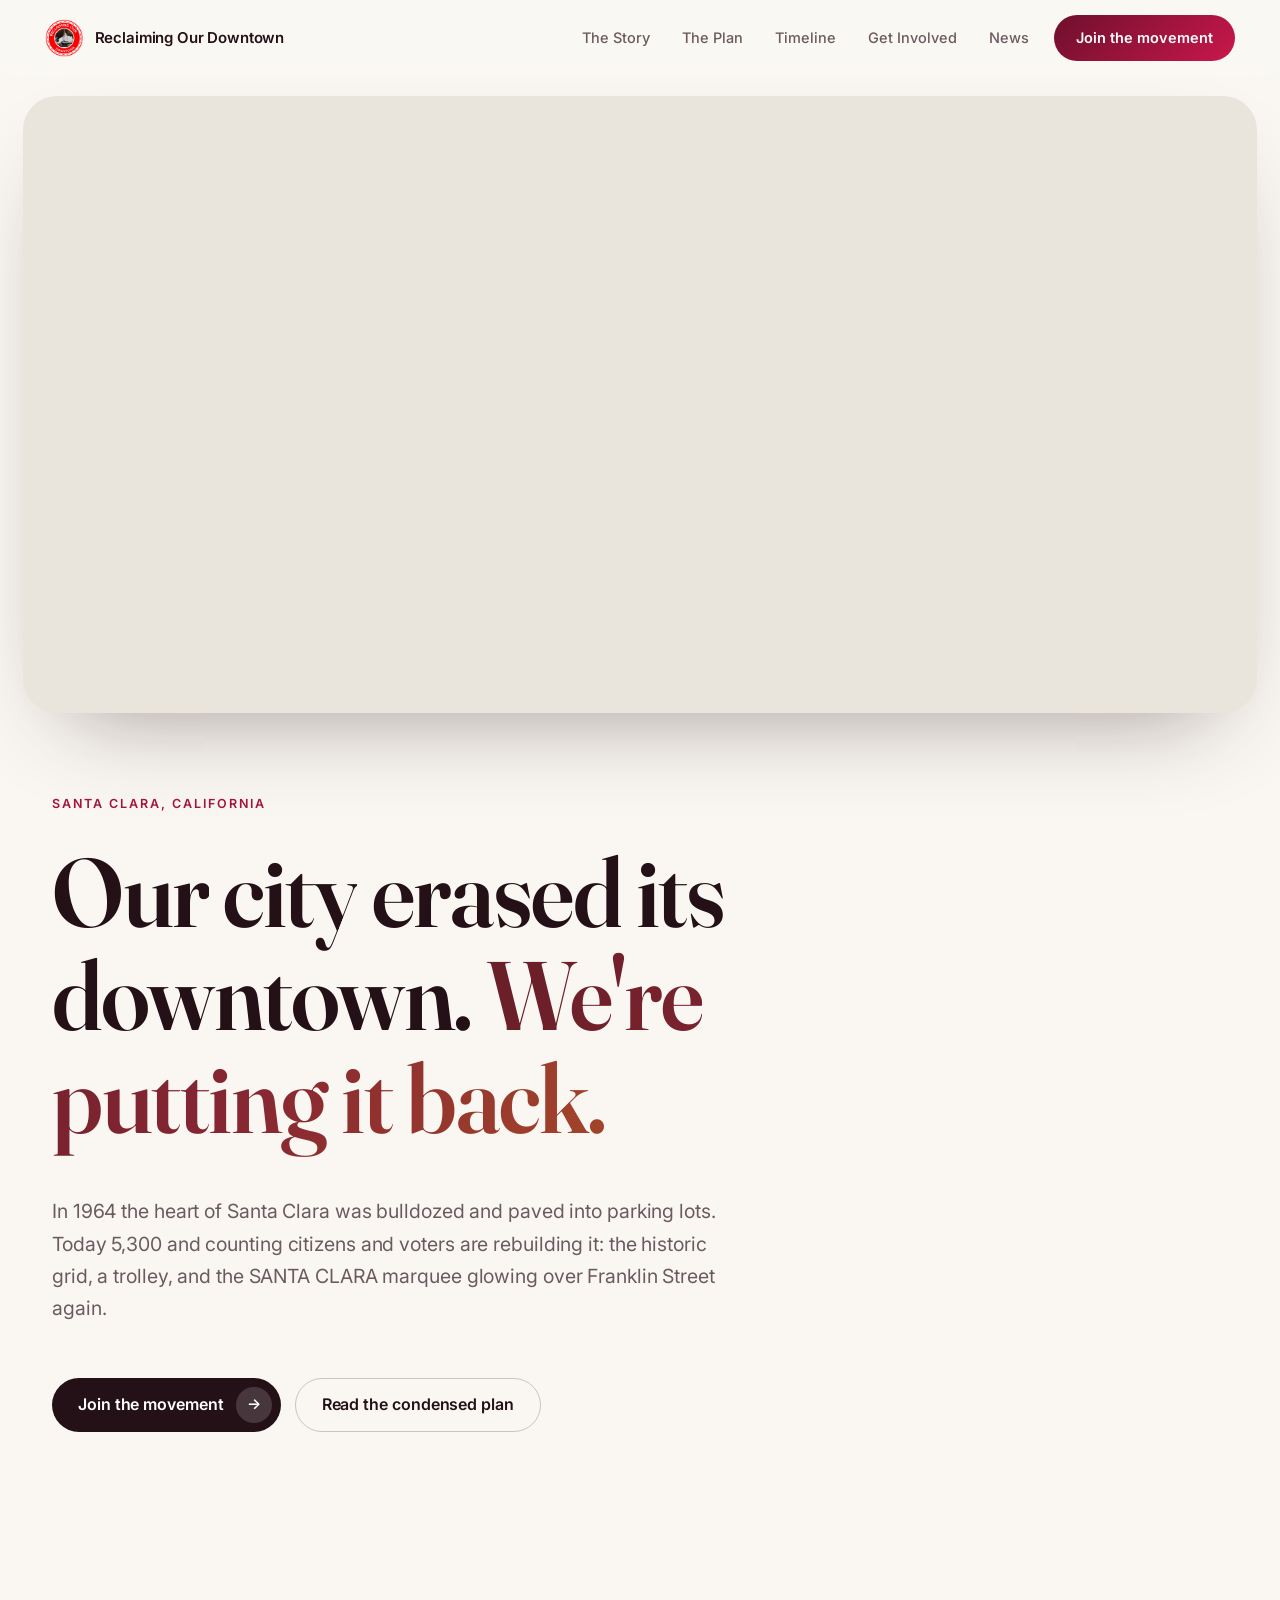
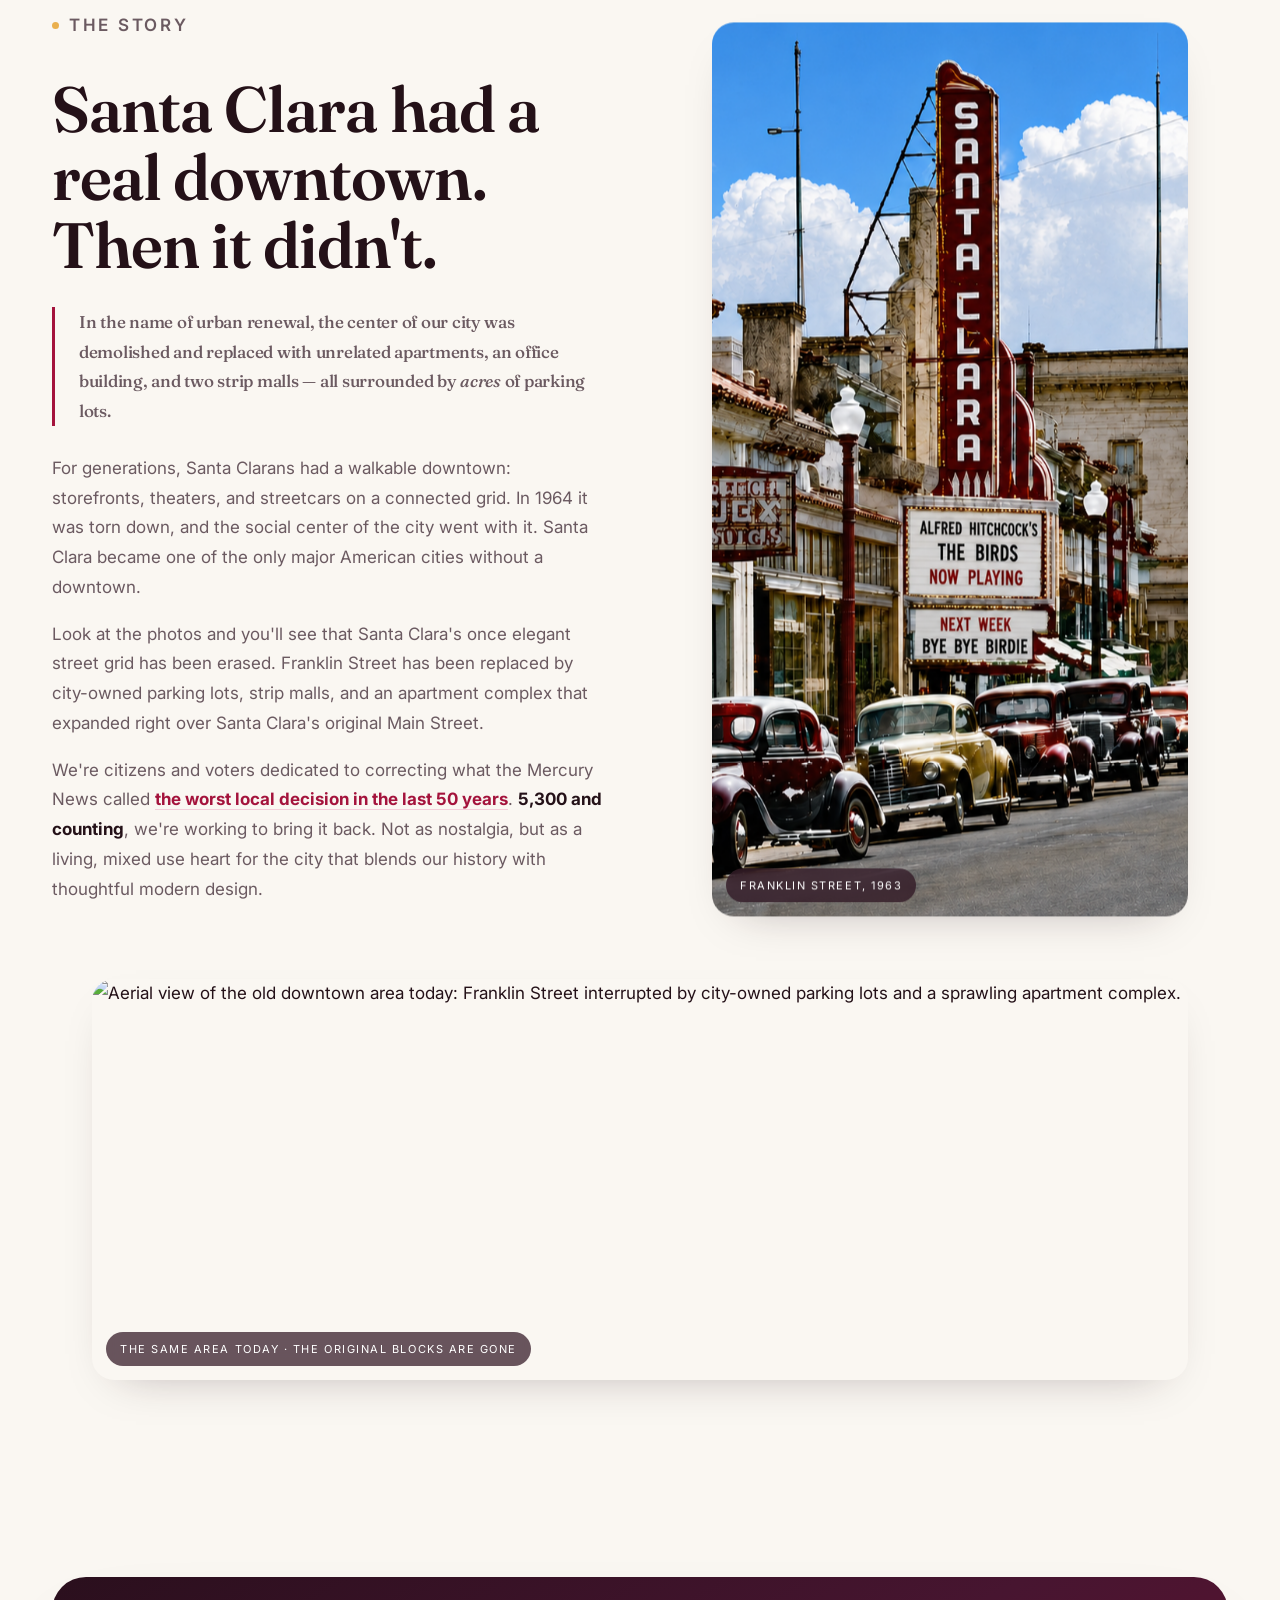
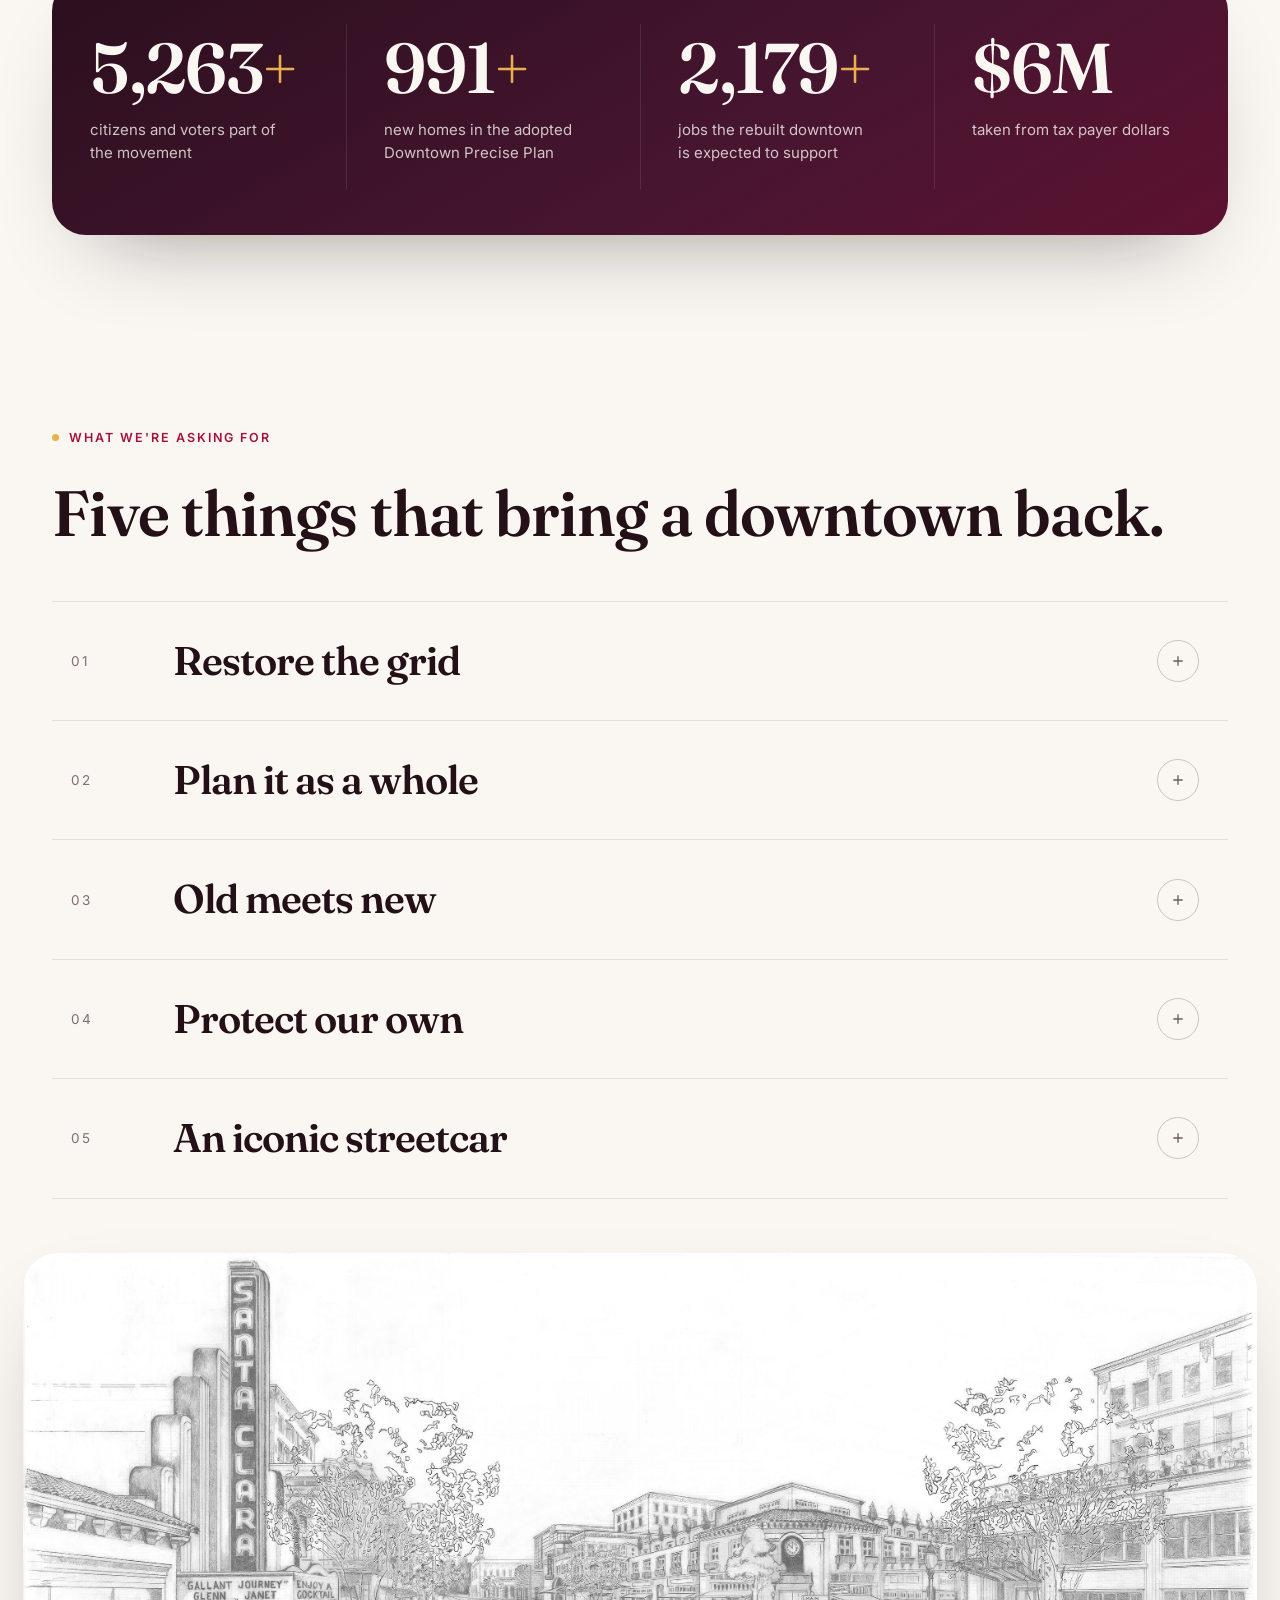
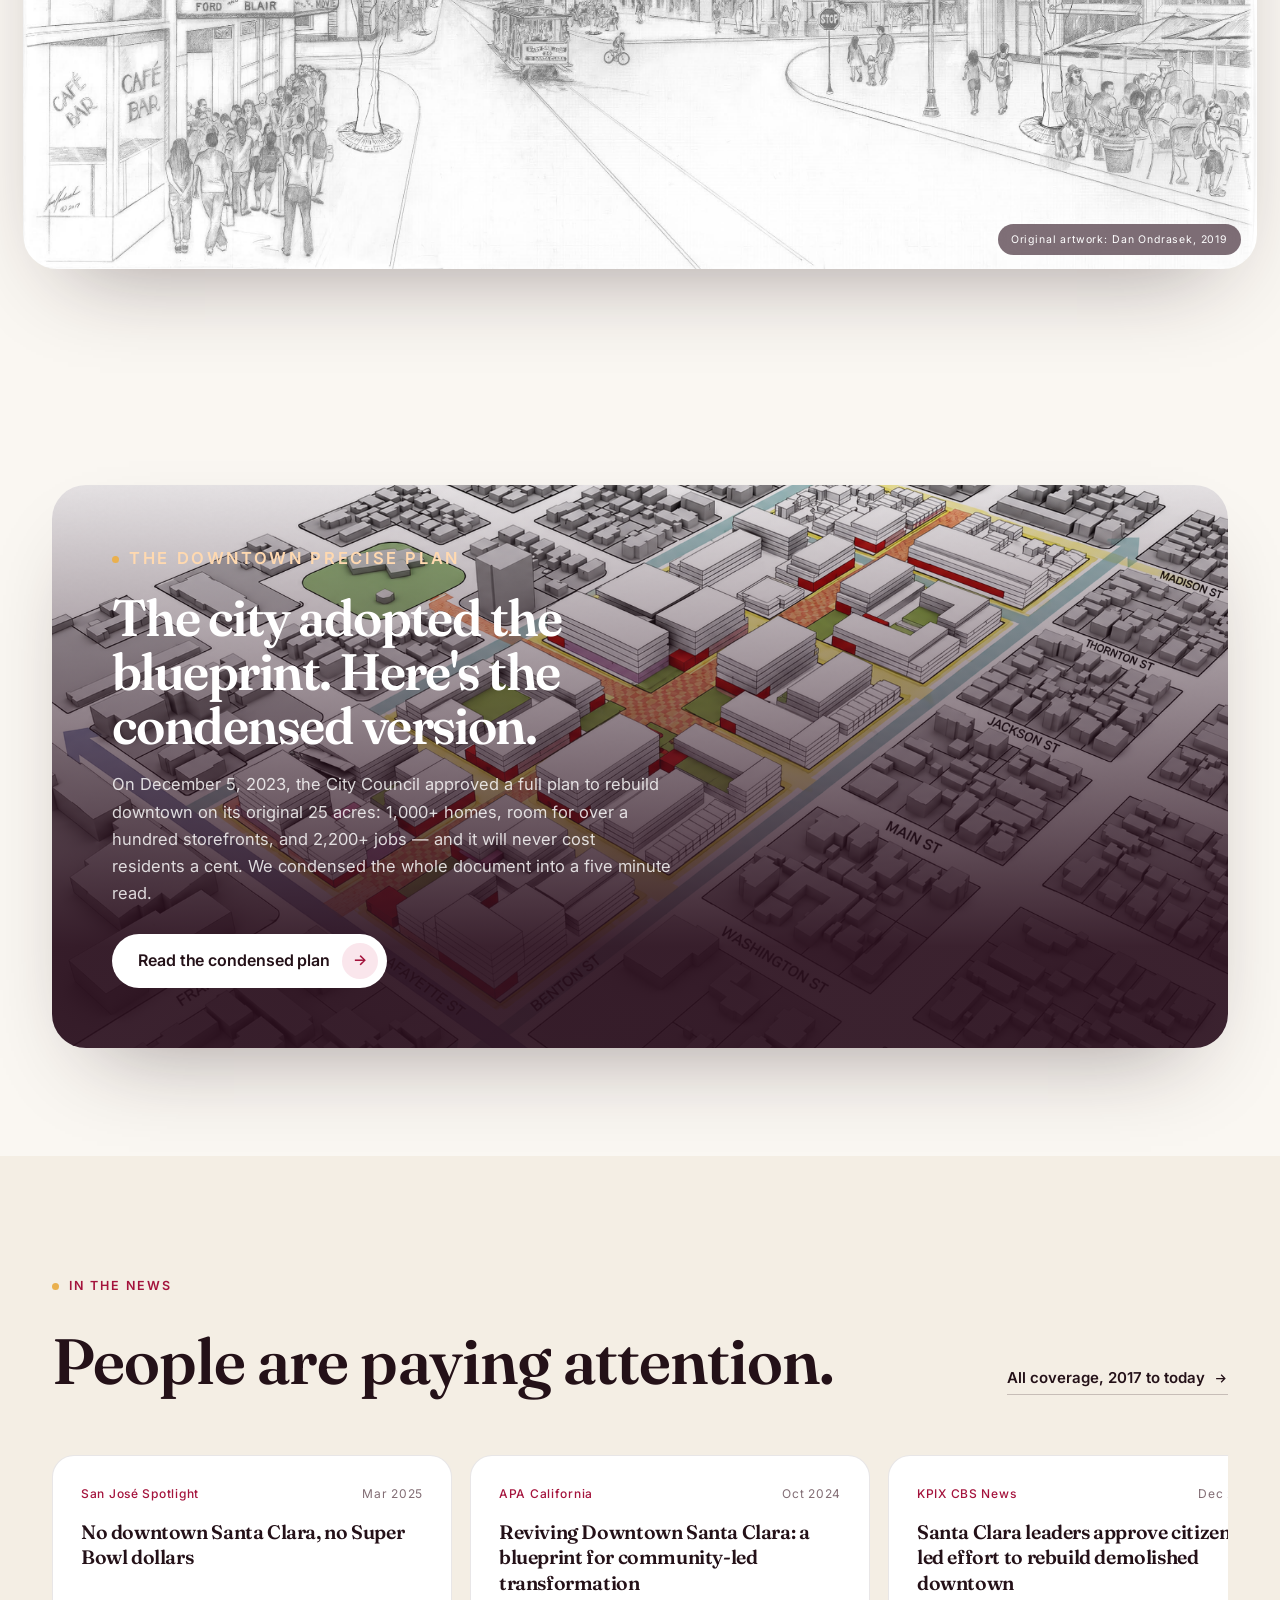
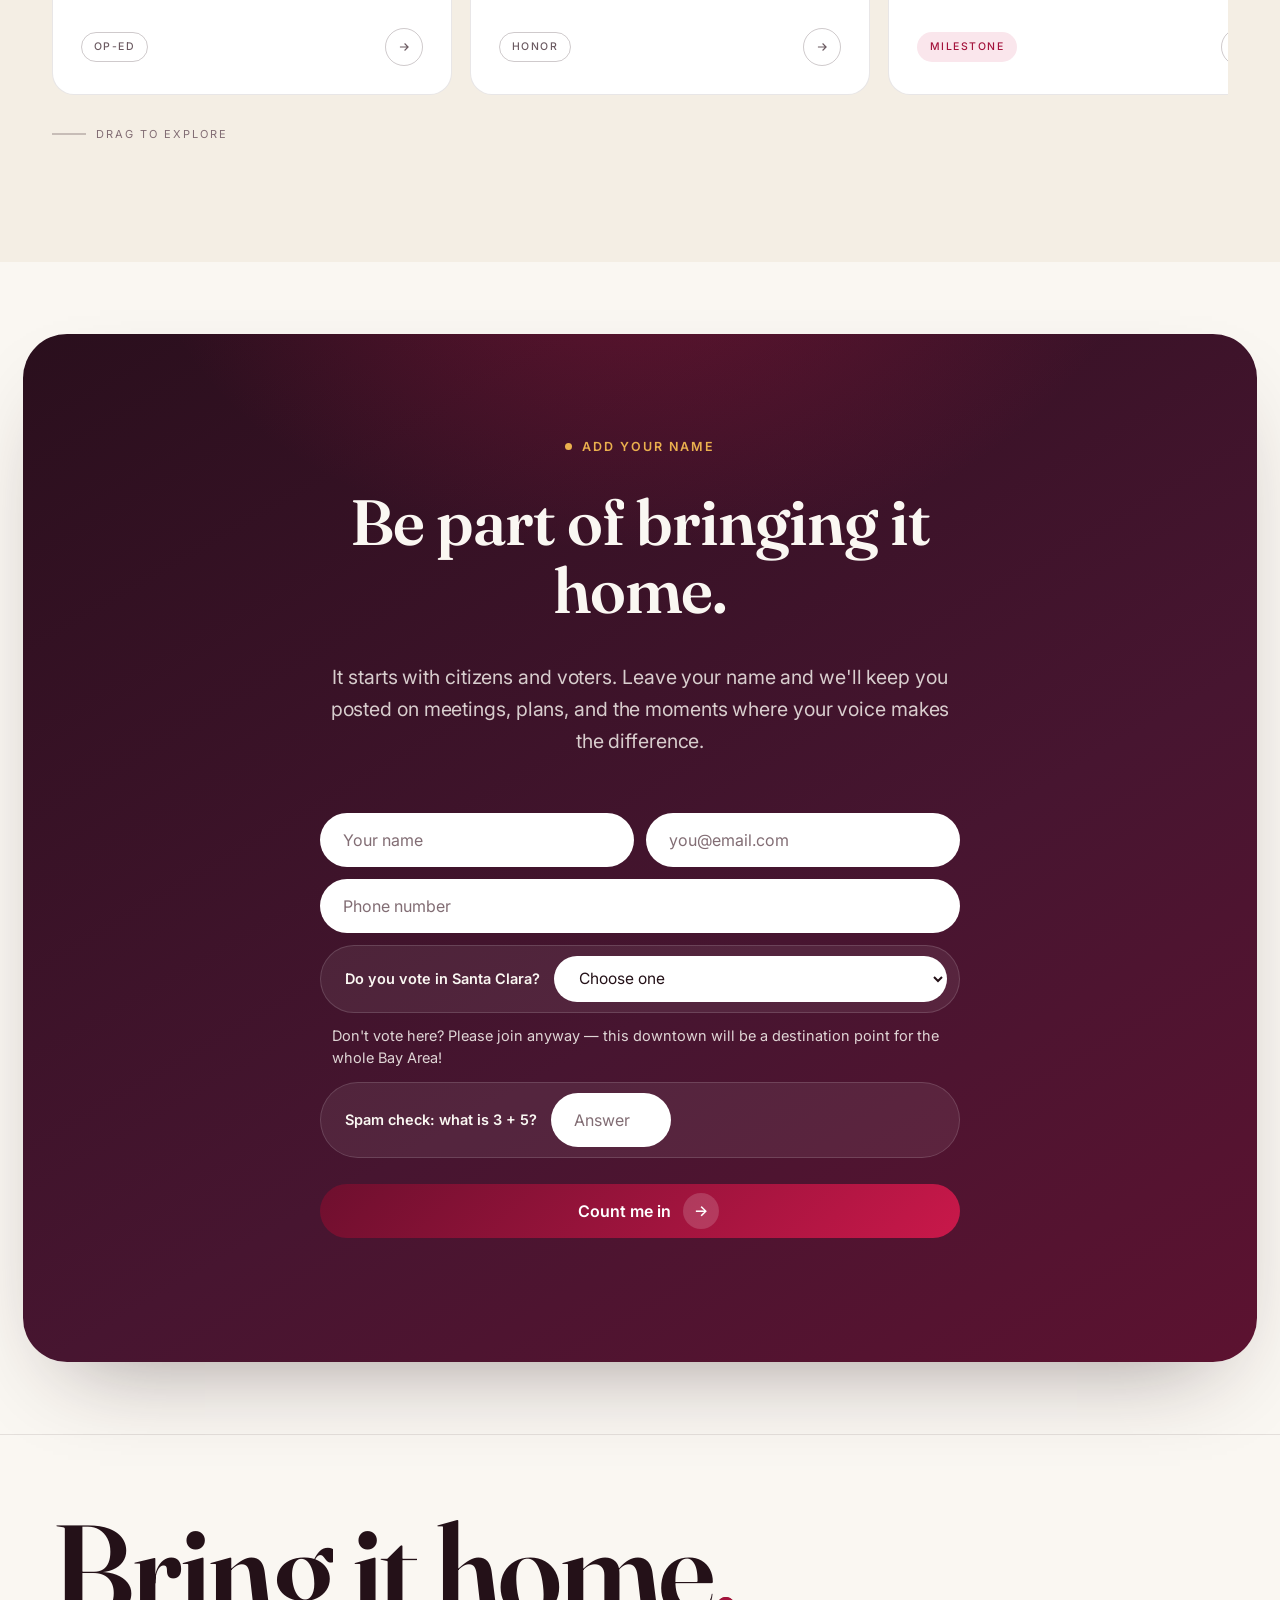
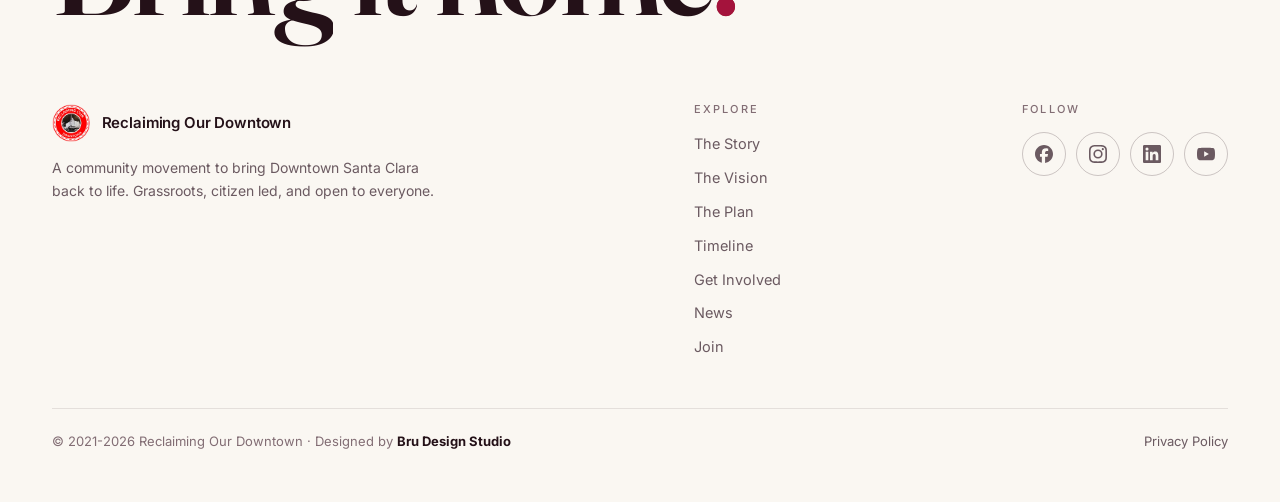
==== index.html @ db8e1ccc "Add files via upload" ====
<!DOCTYPE html>
<html lang="en">
<head>
<meta charset="UTF-8" />
<meta name="viewport" content="width=device-width, initial-scale=1.0" />
<meta name="referrer" content="strict-origin-when-cross-origin" />
<title>Reclaiming Our Downtown · Santa Clara</title>
<meta name="description" content="A community movement to rebuild Downtown Santa Clara: the historic street grid, the trolley, walkable blocks, and the SANTA CLARA marquee lit up again." />
<meta name="theme-color" content="#faf7f2" />
<link rel="icon" type="image/png" href="assets/favicon.png" />
<link rel="apple-touch-icon" href="assets/apple-touch-icon.png" />
<link rel="manifest" href="manifest.webmanifest" />
<link rel="preconnect" href="https://fonts.googleapis.com" />
<link rel="preconnect" href="https://fonts.gstatic.com" crossorigin />
<link href="https://fonts.googleapis.com/css2?family=Fraunces:opsz,wght@9..144,500;9..144,600;9..144,700&family=Inter:wght@400;500;600;700&display=swap" rel="stylesheet" />
<link rel="stylesheet" href="styles.css" />
</head>
<body>
<a class="skip" href="#main">Skip to content</a>

<!-- ============ NAV ============ -->
<nav id="nav" aria-label="Primary">
  <a class="brand" href="index.html">
    <img class="logo" src="assets/logo-clean.png" onerror="this.src='assets/Logo.png'" alt="Reclaiming Our Downtown" />
    <span class="brand-text">Reclaiming Our Downtown</span>
  </a>
  <div class="nav-cluster">
    <div class="nav-links" id="navLinks">
      <a href="#top">The Story</a>
      <a href="plan.html">The Plan</a>
      <a href="timeline.html">Timeline</a>
      <a href="get-involved.html">Get Involved</a>
      <a href="news.html">News</a>
      <a href="#join" class="nav-cta">Join the movement</a>
    </div>
    <button class="hamburger" id="navToggle" aria-label="Open menu" aria-expanded="false" aria-controls="navLinks">
      <span></span><span></span><span></span>
    </button>
  </div>
</nav>

<main id="main">

<!-- ============ HERO ============ -->
<header class="hero" id="top">
  <div class="video-frame">
    <video class="hero-video" src="assets/santa-clara-video.mp4" autoplay muted loop playsinline aria-label="Video of the vision for a rebuilt Downtown Santa Clara"></video>
  </div>
  <div class="wrap hero-copy">
    <span class="kicker rise"><span>Santa Clara, California</span></span>
    <h1 data-split>Our city erased its downtown. <span class="accent">We're putting it back.</span></h1>
    <p class="sub">In 1964 the heart of Santa Clara was bulldozed and paved into parking lots. Today 5,300 and counting citizens and voters are rebuilding it: the historic grid, a trolley, and the SANTA CLARA marquee glowing over Franklin Street again.</p>
    <div class="hero-actions">
      <a href="#join" class="btn">Join the movement <span class="arr">&rarr;</span></a>
      <a href="plan.html" class="btn ghost">Read the condensed plan</a>
    </div>
  </div>
</header>

<!-- ============ STORY ============ -->
<section class="section" id="story" aria-labelledby="story-h">
  <div class="wrap">
    <div class="story-grid">
      <div class="story-copy reveal">
        <p class="kicker">The story</p>
        <h2 class="h-lg" id="story-h" data-split style="margin-top:18px;">Santa Clara had a real downtown. Then it didn't.</h2>
        <p class="pull">In the name of urban renewal, the center of our city was demolished and replaced with unrelated apartments, an office building, and two strip malls — all surrounded by <em>acres</em> of parking lots.</p>
        <p>For generations, Santa Clarans had a walkable downtown: storefronts, theaters, and streetcars on a connected grid. In 1964 it was torn down, and the social center of the city went with it. Santa Clara became one of the only major American cities without a downtown.</p>
        <p>Look at the photos and you'll see that Santa Clara's once elegant street grid has been erased. Franklin Street has been replaced by city-owned parking lots, strip malls, and an apartment complex that expanded right over Santa Clara's original Main Street.</p>
        <p>We're citizens and voters dedicated to correcting what the Mercury News called <a href="https://www.mercurynews.com/2017/04/24/the-worst-local-decisions-of-the-last-50-years/" target="_blank" rel="noopener noreferrer"><strong>the worst local decision in the last 50 years</strong></a>. <strong>5,300 and counting</strong>, we're working to bring it back. Not as nostalgia, but as a living, mixed use heart for the city that blends our history with thoughtful modern design.</p>
      </div>
      <figure class="figure story-figure-main" data-plx="-0.05">
        <img src="assets/downtown-1960.png" alt="Downtown Santa Clara in 1963, with storefronts and the SANTA CLARA blade sign on a busy main street." loading="lazy" />
        <figcaption>Franklin Street, 1963</figcaption>
      </figure>
    </div>
    <figure class="figure story-figure-wide">
      <img src="assets/santa-clara-today.png" alt="Aerial view of the old downtown area today: Franklin Street interrupted by city-owned parking lots and a sprawling apartment complex." loading="lazy" />
      <figcaption>The same area today · the original blocks are gone</figcaption>
    </figure>
  </div>
</section>

<!-- ============ STATS ============ -->
<section class="section tight" aria-label="By the numbers">
  <div class="wrap">
    <div class="stats reveal">
      <div class="stat">
        <div class="big"><span data-count="5300">0</span><span class="accent">+</span></div>
        <p class="lbl">citizens and voters part of the movement</p>
      </div>
      <div class="stat">
        <div class="big"><span data-count="1000">0</span><span class="accent">+</span></div>
        <p class="lbl">new homes in the adopted Downtown Precise Plan</p>
      </div>
      <div class="stat">
        <div class="big"><span data-count="2200">0</span><span class="accent">+</span></div>
        <p class="lbl">jobs the rebuilt downtown is expected to support</p>
      </div>
      <div class="stat">
        <div class="big"><span data-count-down="600" data-prefix="$" data-suffix="M">$600M</span></div>
        <p class="lbl">taken from tax payer dollars</p>
      </div>
    </div>
  </div>
</section>

<!-- ============ VISION ============ -->
<section class="section" id="vision" aria-labelledby="vision-h">
  <div class="wrap">
    <div class="sec-head split">
      <div class="reveal">
        <p class="kicker">What we're asking for</p>
        <h2 class="h-lg" id="vision-h" data-split style="margin-top:18px;">Five things that bring a downtown back.</h2>
      </div>
    </div>
    <div class="vlist reveal">
      <div class="vrow">
        <button class="vrow-btn" type="button">
          <span class="num">01</span>
          <h3>Restore the grid</h3>
          <span class="vplus" aria-hidden="true"><svg viewBox="0 0 24 24" fill="none" stroke="currentColor" stroke-width="2"><path d="M12 5v14M5 12h14"/></svg></span>
        </button>
        <div class="vrow-body"><div class="vrow-inner"><p>Reconnect the original street layout that was erased. Ten city blocks, four street types, and the bones of a real, walkable downtown put back where they always belonged.</p></div></div>
      </div>
      <div class="vrow">
        <button class="vrow-btn" type="button">
          <span class="num">02</span>
          <h3>Plan it as a whole</h3>
          <span class="vplus" aria-hidden="true"><svg viewBox="0 0 24 24" fill="none" stroke="currentColor" stroke-width="2"><path d="M12 5v14M5 12h14"/></svg></span>
        </button>
        <div class="vrow-body"><div class="vrow-inner"><p>One cohesive vision for the whole district, not a scatter of disconnected one off projects. That's exactly what the Downtown Precise Plan now delivers.</p></div></div>
      </div>
      <div class="vrow">
        <button class="vrow-btn" type="button">
          <span class="num">03</span>
          <h3>Old meets new</h3>
          <span class="vplus" aria-hidden="true"><svg viewBox="0 0 24 24" fill="none" stroke="currentColor" stroke-width="2"><path d="M12 5v14M5 12h14"/></svg></span>
        </button>
        <div class="vrow-body"><div class="vrow-inner"><p>Blend our historic architecture with modern, mixed use design that fits the place. Homes above shops, offices next to cafes, and buildings that respect the street.</p></div></div>
      </div>
      <div class="vrow">
        <button class="vrow-btn" type="button">
          <span class="num">04</span>
          <h3>Protect our own</h3>
          <span class="vplus" aria-hidden="true"><svg viewBox="0 0 24 24" fill="none" stroke="currentColor" stroke-width="2"><path d="M12 5v14M5 12h14"/></svg></span>
        </button>
        <div class="vrow-body"><div class="vrow-inner"><p>Safeguard the existing businesses and residents who already call the downtown area home, so revival lifts the community instead of displacing it.</p></div></div>
      </div>
      <div class="vrow">
        <button class="vrow-btn" type="button">
          <span class="num">05</span>
          <h3>An iconic streetcar</h3>
          <span class="vplus" aria-hidden="true"><svg viewBox="0 0 24 24" fill="none" stroke="currentColor" stroke-width="2"><path d="M12 5v14M5 12h14"/></svg></span>
        </button>
        <div class="vrow-body"><div class="vrow-inner"><p>Introduce a streetcar service that becomes the icon of our downtown: classic character, modern technology, running right down the main street.</p></div></div>
      </div>
    </div>
  </div>
  <div class="art-frame" style="margin-top:clamp(38px,6vh,68px);">
    <div class="art-stage" aria-label="Dan Ondrasek's rendering of a rebuilt Downtown Santa Clara">
      <div class="art-views" id="viewToggle" role="tablist" aria-label="Artwork view">
        <button class="art-view-btn" data-view="sketch" role="tab" aria-selected="true" aria-label="Show pencil sketch" title="Sketch" type="button">
          <svg viewBox="0 0 24 24" fill="none" stroke="currentColor" stroke-width="1.8" stroke-linecap="round" stroke-linejoin="round" aria-hidden="true"><path d="M12 20h9"/><path d="M16.5 3.5a2.12 2.12 0 0 1 3 3L7 19l-4 1 1-4Z"/></svg>
        </button>
        <button class="art-view-btn" data-view="day" role="tab" aria-selected="false" aria-label="Show daytime rendering" title="Day" type="button">
          <svg viewBox="0 0 24 24" fill="none" stroke="currentColor" stroke-width="1.8" stroke-linecap="round" stroke-linejoin="round" aria-hidden="true"><circle cx="12" cy="12" r="4.2"/><path d="M12 2v2.5M12 19.5V22M4.22 4.22l1.77 1.77M18.01 18.01l1.77 1.77M2 12h2.5M19.5 12H22M4.22 19.78l1.77-1.77M18.01 5.99l1.77-1.77"/></svg>
        </button>
        <button class="art-view-btn" data-view="night" role="tab" aria-selected="false" aria-label="Show nighttime rendering" title="Night" type="button">
          <svg viewBox="0 0 24 24" fill="none" stroke="currentColor" stroke-width="1.8" stroke-linecap="round" stroke-linejoin="round" aria-hidden="true"><path d="M21 12.79A9 9 0 1 1 11.21 3 7 7 0 0 0 21 12.79z"/></svg>
        </button>
      </div>
      <img class="art show" data-view="sketch" src="assets/downtown.jpg" alt="Pencil sketch of a rebuilt Downtown Santa Clara with the theater marquee and a trolley." />
      <img class="art" data-view="day" src="assets/downtown-color-2x1.png" alt="Daytime rendering of a rebuilt Downtown Santa Clara: a lively street with the SANTA CLARA theater marquee, a trolley, cafes and people." />
      <img class="art" data-view="night" src="assets/downtown-night-2x1.png" alt="Nighttime rendering of a rebuilt Downtown Santa Clara with the marquee and storefronts glowing." />
      <p class="art-credit">Original artwork: Dan Ondrasek, 2019</p>
    </div>
  </div>
</section>

<!-- ============ PLAN PANEL ============ -->
<section class="section" aria-labelledby="plan-h">
  <div class="wrap">
    <a class="plan-panel reveal" href="plan.html" aria-labelledby="plan-h">
      <div class="pp-media" aria-hidden="true"><img src="assets/precise-plan-image.png" alt="" loading="lazy" /></div>
      <div class="pp-veil" aria-hidden="true"></div>
      <div class="pp-body">
        <p class="kicker">The Downtown Precise Plan</p>
        <h3 id="plan-h">The city adopted the blueprint. Here's the condensed version.</h3>
        <p>On December 5, 2023, the City Council approved a full plan to rebuild downtown on its original 25 acres: 1,000+ homes, room for over a hundred storefronts, and 2,200+ jobs — and it will never cost residents a cent. We condensed the whole document into a five minute read.</p>
        <span class="btn" style="margin-top:8px;">Read the condensed plan <span class="arr">&rarr;</span></span>
      </div>
    </a>
  </div>
</section>

<!-- ============ NEWS TEASER ============ -->
<section class="band section" id="news" aria-labelledby="news-h">
  <div class="wrap">
    <div class="sec-head split">
      <div class="reveal">
        <p class="kicker">In the news</p>
        <h2 class="h-lg" id="news-h" data-split style="margin-top:18px;">People are paying attention.</h2>
      </div>
      <a class="tlink reveal" data-delay="1" href="news.html">All coverage, 2017 to today <svg viewBox="0 0 24 24" fill="none" stroke="currentColor" stroke-width="2"><path d="M5 12h14M13 6l6 6-6 6"/></svg></a>
    </div>
  </div>
  <div class="wrap rail-shell reveal">
    <div class="rail" aria-label="Recent press coverage">
      <a class="ncard" href="https://sanjosespotlight.com/op-ed-no-downtown-santa-clara-no-super-bowl-dollars/" target="_blank" rel="noopener noreferrer">
        <div class="ntop"><span class="src"><img class="src-logo" src="https://www.google.com/s2/favicons?domain=sanjosespotlight.com&amp;sz=64" alt="" onerror="this.style.display='none'" />San José Spotlight</span><span class="date">Mar 2025</span></div>
        <h3>No downtown Santa Clara, no Super Bowl dollars</h3>
        <div class="nfoot"><span class="tagL">Op-ed</span><span class="go" aria-hidden="true"><svg viewBox="0 0 24 24" fill="none" stroke="currentColor" stroke-width="2"><path d="M5 12h14M13 6l6 6-6 6"/></svg></span></div>
      </a>
      <a class="ncard" href="https://web.cvent.com/event/3444d461-925e-4b15-addb-3ffa4d147d91/websitePage:bdb5db6e-2d95-4c44-8203-da8debfbd3e5" target="_blank" rel="noopener noreferrer">
        <div class="ntop"><span class="src"><img class="src-logo" src="https://www.google.com/s2/favicons?domain=apacalifornia.org&amp;sz=64" alt="" onerror="this.style.display='none'" />APA California</span><span class="date">Oct 2024</span></div>
        <h3>Reviving Downtown Santa Clara: a blueprint for community-led transformation</h3>
        <div class="nfoot"><span class="tagL">Honor</span><span class="go" aria-hidden="true"><svg viewBox="0 0 24 24" fill="none" stroke="currentColor" stroke-width="2"><path d="M5 12h14M13 6l6 6-6 6"/></svg></span></div>
      </a>
      <a class="ncard" href="https://www.cbsnews.com/sanfrancisco/news/santa-clara-downtown-leaders-approve-citizen-led-rebuilding-effort/" target="_blank" rel="noopener noreferrer">
        <div class="ntop"><span class="src"><img class="src-logo" src="https://www.google.com/s2/favicons?domain=cbsnews.com&amp;sz=64" alt="" onerror="this.style.display='none'" />KPIX CBS News</span><span class="date">Dec 2023</span></div>
        <h3>Santa Clara leaders approve citizen-led effort to rebuild demolished downtown</h3>
        <div class="nfoot"><span class="tagL win">Milestone</span><span class="go" aria-hidden="true"><svg viewBox="0 0 24 24" fill="none" stroke="currentColor" stroke-width="2"><path d="M5 12h14M13 6l6 6-6 6"/></svg></span></div>
      </a>
      <a class="ncard" href="https://sanjosespotlight.com/op-ed-a-victory-toward-reclaiming-santa-claras-downtown/" target="_blank" rel="noopener noreferrer">
        <div class="ntop"><span class="src"><img class="src-logo" src="https://www.google.com/s2/favicons?domain=sanjosespotlight.com&amp;sz=64" alt="" onerror="this.style.display='none'" />San José Spotlight</span><span class="date">Jan 2024</span></div>
        <h3>A victory toward reclaiming Santa Clara's downtown</h3>
        <div class="nfoot"><span class="tagL win">Milestone</span><span class="go" aria-hidden="true"><svg viewBox="0 0 24 24" fill="none" stroke="currentColor" stroke-width="2"><path d="M5 12h14M13 6l6 6-6 6"/></svg></span></div>
      </a>
      <a class="ncard all-card" href="news.html">
        <h3>A decade of headlines. One goal.</h3>
        <p>Browse the full press archive, 2017 to today.</p>
        <span class="go" aria-hidden="true"><svg viewBox="0 0 24 24" fill="none" stroke="currentColor" stroke-width="2"><path d="M5 12h14M13 6l6 6-6 6"/></svg></span>
      </a>
    </div>
    <p class="rail-hint">Drag to explore</p>
  </div>
</section>

<!-- ============ JOIN ============ -->
<section class="section tight join-shell" id="join" aria-labelledby="join-h">
  <div class="join-panel">
    <video class="join-bg" src="assets/main-overlay.mp4" autoplay loop muted playsinline preload="auto" aria-hidden="true"></video>
    <div class="glow" aria-hidden="true"></div>
    <div class="join-inner">
      <p class="kicker reveal">Add your name</p>
      <h2 class="h-lg" id="join-h" data-split>Be part of bringing it home.</h2>
      <p class="sub reveal" data-delay="1">It starts with citizens and voters. Leave your name and we'll keep you posted on meetings, plans, and the moments where your voice makes the difference.</p>
      <!-- FORM HOOKUP: point this at Formspree / Netlify Forms / your list to collect real signups. -->
      <form class="form reveal" data-delay="2" id="joinForm" novalidate>
        <div class="row">
          <label class="sr-only" for="f-name">Your name</label>
          <input id="f-name" type="text" name="name" placeholder="Your name" autocomplete="name" required />
          <label class="sr-only" for="f-email">Your email address</label>
          <input id="f-email" type="email" name="email" placeholder="you@email.com" autocomplete="email" required />
        </div>
        <div class="row">
          <label class="sr-only" for="f-phone">Your phone number</label>
          <input id="f-phone" type="tel" name="phone" placeholder="Phone number" autocomplete="tel" />
        </div>
        <div class="captcha">
          <label for="f-vote">Do you vote in Santa Clara?</label>
          <select id="f-vote" name="vote" required>
            <option value="" disabled selected>Choose one</option>
            <option value="yes">Yes, I vote in Santa Clara</option>
            <option value="no">No, I'm joining from nearby</option>
          </select>
        </div>
        <p class="vote-note">Don't vote here? Please join anyway — this downtown will be a destination point for the whole Bay Area!</p>
        <div class="captcha">
          <label for="f-captcha">Spam check: what is <span id="captchaQ"></span>?</label>
          <input id="f-captcha" type="text" inputmode="numeric" autocomplete="off" placeholder="Answer" aria-describedby="captchaErr" required />
        </div>
        <p class="form-err" id="captchaErr" role="alert"></p>
        <button class="btn" type="submit">Count me in <span class="arr">&rarr;</span></button>
        <p class="form-ok" id="formOk" role="status" aria-live="polite"></p>
      </form>
    </div>
  </div>
</section>
</main>

<!-- ============ FOOTER ============ -->
<footer>
  <p class="foot-big" aria-hidden="true" data-split>Bring it home<span class="accent">.</span></p>
  <div class="wrap">
    <div>
      <a class="brand" href="index.html">
        <img class="logo" src="assets/logo-clean.png" onerror="this.src='assets/Logo.png'" alt="Reclaiming Our Downtown" />
        <span class="brand-text">Reclaiming Our Downtown</span>
      </a>
      <p class="credit">A community movement to bring Downtown Santa Clara back to life. Grassroots, citizen led, and open to everyone.</p>
    </div>
    <div class="foot-col">
      <h4>Explore</h4>
      <nav class="foot-links" aria-label="Footer">
        <a href="index.html#story">The Story</a>
        <a href="index.html#vision">The Vision</a>
        <a href="plan.html">The Plan</a>
        <a href="timeline.html">Timeline</a>
        <a href="get-involved.html">Get Involved</a>
        <a href="news.html">News</a>
        <a href="index.html#join">Join</a>
      </nav>
    </div>
    <div class="foot-col">
      <h4>Follow</h4>
      <div class="socials">
        <a href="https://www.facebook.com/groups/ReclaimingOurDowntown/" target="_blank" rel="noopener noreferrer" aria-label="Reclaiming Our Downtown on Facebook">
          <svg viewBox="0 0 24 24" fill="currentColor" aria-hidden="true"><path d="M9.101 23.691v-7.98H6.627v-3.667h2.474v-1.58c0-4.085 1.848-5.978 5.858-5.978.401 0 .955.042 1.468.103a8.68 8.68 0 0 1 1.141.195v3.325a8.623 8.623 0 0 0-.653-.036 26.805 26.805 0 0 0-.733-.009c-.707 0-1.259.096-1.675.309a1.686 1.686 0 0 0-.679.622c-.258.42-.374.995-.374 1.752v1.297h3.919l-.386 2.103-.287 1.564h-3.246v8.245C19.396 23.238 24 18.179 24 12.044c0-6.627-5.373-12-12-12s-12 5.373-12 12c0 5.628 3.874 10.35 9.101 11.647Z"/></svg>
        </a>
        <a href="https://www.instagram.com/reclaimingourdowntown/" target="_blank" rel="noopener noreferrer" aria-label="Reclaiming Our Downtown on Instagram">
          <svg viewBox="0 0 24 24" fill="currentColor" aria-hidden="true"><path d="M12 0C8.74 0 8.333.015 7.053.072 5.775.132 4.905.333 4.14.63c-.789.306-1.459.717-2.126 1.384S.935 3.35.63 4.14C.333 4.905.131 5.775.072 7.053.012 8.333 0 8.74 0 12s.015 3.667.072 4.947c.06 1.277.261 2.148.558 2.913.306.788.717 1.459 1.384 2.126.667.666 1.336 1.079 2.126 1.384.766.296 1.636.499 2.913.558C8.333 23.988 8.74 24 12 24s3.667-.015 4.947-.072c1.277-.06 2.148-.262 2.913-.558.788-.306 1.459-.718 2.126-1.384.666-.667 1.079-1.335 1.384-2.126.296-.765.499-1.636.558-2.913.06-1.28.072-1.687.072-4.947s-.015-3.667-.072-4.947c-.06-1.277-.262-2.149-.558-2.913-.306-.789-.718-1.459-1.384-2.126C21.319 1.347 20.651.935 19.86.63c-.765-.297-1.636-.499-2.913-.558C15.667.012 15.26 0 12 0Zm0 2.16c3.203 0 3.585.016 4.85.071 1.17.055 1.805.249 2.227.415.562.217.96.477 1.382.896.419.42.679.819.896 1.381.164.422.36 1.057.413 2.227.057 1.266.07 1.646.07 4.85s-.015 3.585-.074 4.85c-.061 1.17-.256 1.805-.421 2.227a3.81 3.81 0 0 1-.899 1.382 3.744 3.744 0 0 1-1.38.896c-.42.164-1.065.36-2.235.413-1.274.057-1.649.07-4.859.07-3.211 0-3.586-.015-4.859-.074-1.171-.061-1.816-.256-2.236-.421a3.716 3.716 0 0 1-1.379-.899 3.644 3.644 0 0 1-.9-1.38c-.165-.42-.359-1.065-.42-2.235-.045-1.26-.061-1.649-.061-4.844 0-3.196.016-3.586.061-4.861.061-1.17.255-1.814.42-2.234.196-.569.475-.96.9-1.385.419-.42.81-.7 1.379-.96.42-.165 1.051-.359 2.221-.42 1.275-.045 1.65-.06 4.859-.06l.045.03Zm0 3.678a6.162 6.162 0 1 0 0 12.324 6.162 6.162 0 0 0 0-12.324ZM12 16a4 4 0 1 1 0-8 4 4 0 0 1 0 8Zm7.846-10.405a1.441 1.441 0 0 1-2.88 0 1.44 1.44 0 0 1 2.88 0Z"/></svg>
        </a>
        <a href="https://www.linkedin.com/company/reclaiming-our-downtown/" target="_blank" rel="noopener noreferrer" aria-label="Reclaiming Our Downtown on LinkedIn">
          <svg viewBox="0 0 24 24" fill="currentColor" aria-hidden="true"><path d="M20.447 20.452h-3.554v-5.569c0-1.328-.027-3.037-1.852-3.037-1.853 0-2.136 1.445-2.136 2.939v5.667H9.351V9h3.414v1.561h.046c.477-.9 1.637-1.85 3.37-1.85 3.601 0 4.267 2.37 4.267 5.455v6.286zM5.337 7.433a2.062 2.062 0 0 1-2.063-2.065 2.064 2.064 0 1 1 2.063 2.065zm1.782 13.019H3.555V9h3.564v11.452zM22.225 0H1.771C.792 0 0 .774 0 1.729v20.542C0 23.227.792 24 1.771 24h20.451C23.2 24 24 23.227 24 22.271V1.729C24 .774 23.2 0 22.222 0h.003z"/></svg>
        </a>
        <a href="https://www.youtube.com/@ReclaimingOurDowntown-ok2df" target="_blank" rel="noopener noreferrer" aria-label="Reclaiming Our Downtown on YouTube">
          <svg viewBox="0 0 24 24" fill="currentColor" aria-hidden="true"><path d="M23.498 6.186a3.016 3.016 0 0 0-2.122-2.136C19.505 3.545 12 3.545 12 3.545s-7.505 0-9.377.505A3.017 3.017 0 0 0 .502 6.186C0 8.07 0 12 0 12s0 3.93.502 5.814a3.016 3.016 0 0 0 2.122 2.136c1.871.505 9.376.505 9.376.505s7.505 0 9.377-.505a3.015 3.015 0 0 0 2.122-2.136C24 15.93 24 12 24 12s0-3.93-.502-5.814zM9.545 15.568V8.432L15.818 12l-6.273 3.568z"/></svg>
        </a>
      </div>
    </div>
    <p class="copyright">
      <span>© 2021-<span data-year>2026</span> Reclaiming Our Downtown · Designed by <a href="https://www.brudesignstudio.com" target="_blank" rel="noopener noreferrer"><strong style="color:var(--ink);">Bru Design Studio</strong></a></span>
      <a href="privacy.html">Privacy Policy</a>
    </p>
  </div>
</footer>

<script src="site.js"></script>
</body>
</html>
---- styles.css ----
/* ============================================================
   RECLAIMING OUR DOWNTOWN · design system v4 "Marquee at dusk"
   Warm paper, rich wine-to-crimson-to-amber palette, elegant
   serif display, soft giant radii, expo-out motion
   ============================================================ */

:root{
  /* base */
  --paper:#faf7f2;
  --band:#f4eee4;
  --surface:#ffffff;
  --surface-2:#f7f1e8;
  --ink:#241118;
  --ink-soft:#3a222b;
  --muted:#6b5a61;
  --faint:#826d74;
  --line:rgba(36,17,24,.1);
  --line-2:rgba(36,17,24,.22);

  /* the crimson family (rich, jewel-toned marquee red) */
  --red:#a4133c;
  --red-deep:#6e0f2e;
  --red-bright:#d81b4f;
  --red-tint:#fae6ec;
  --red-tint-2:#f3cdd9;

  /* dark wine panel */
  --coal:#2a0f1d;
  --coal-2:#3c1529;

  --gold:#b07615;
  --gold-bright:#eab04e;
  --focus:#1f6feb;

  /* gradients — used sparingly, on the moments that matter */
  --grad:linear-gradient(135deg,#6e0f2e,#c9184a);
  --grad-warm:linear-gradient(120deg,#6e0f2e 0%,#c9184a 55%,#e35d2b 100%);
  --grad-deep:linear-gradient(150deg,#2a0f1d 0%,#471530 60%,#5c1230 100%);
  --grad-text:linear-gradient(110deg,#6b1f29 6%,#862633 52%,#a3452a 100%);

  /* elevation */
  --shadow-s:0 2px 10px -4px rgba(36,17,24,.12);
  --shadow-m:0 18px 45px -28px rgba(36,17,24,.35);
  --shadow-l:0 40px 90px -45px rgba(36,17,24,.45);

  /* geometry */
  --r-s:12px;
  --r-m:22px;
  --r-l:34px;
  --r-xl:44px;
  --maxw:1280px;

  /* motion */
  --ease:cubic-bezier(.22,.61,.36,1);
  --ease-out:cubic-bezier(.16,1,.3,1);

  --font-display:"Fraunces",Georgia,serif;
  --font-body:"Inter",system-ui,sans-serif;
  --font-label:"Inter",system-ui,sans-serif;
}

*{box-sizing:border-box;}
html{scroll-behavior:smooth;}
body{
  margin:0;background:var(--paper);color:var(--ink);
  font-family:var(--font-body);font-size:17px;line-height:1.65;
  -webkit-font-smoothing:antialiased;overflow-x:hidden;
}
img{max-width:100%;display:block;}
a{color:inherit;text-decoration:none;}
button{font-family:inherit;}
::selection{background:var(--red);color:#fff;}

h1,h2,h3,h4{
  margin:0;font-family:var(--font-display);font-weight:600;
  line-height:1.06;letter-spacing:-.015em;
}

/* accessibility */
.sr-only{position:absolute;width:1px;height:1px;padding:0;margin:-1px;overflow:hidden;clip:rect(0,0,0,0);white-space:nowrap;border:0;}
.skip{position:fixed;top:-64px;left:16px;z-index:300;background:var(--red);color:#fff;padding:12px 18px;border-radius:999px;font-weight:700;transition:top .25s;}
.skip:focus{top:14px;}
:focus-visible{outline:2px solid var(--focus);outline-offset:3px;border-radius:4px;}

/* layout shells */
.wrap{max-width:var(--maxw);margin:0 auto;padding-inline:clamp(20px,5vw,52px);}
.section{padding-block:clamp(76px,12vh,160px);}
.section.tight{padding-block:clamp(48px,8vh,100px);}
.band{background:var(--band);}

/* type scale */
.h-xl{font-size:clamp(44px,7vw,102px);}
.h-lg{font-size:clamp(34px,5vw,68px);}
.h-md{font-size:clamp(24px,3vw,40px);}
.accent{color:var(--red);}
/* gradient ink on big display accents only — never body text */
h1 .accent,.h-lg .accent,.onesent p .accent,.foot-big .accent{
  background:var(--grad-text);-webkit-background-clip:text;background-clip:text;color:transparent;
}
.sub{font-size:clamp(16px,1.6vw,19.5px);line-height:1.65;color:var(--muted);max-width:58ch;letter-spacing:-.005em;}
.sub strong{color:var(--ink);font-weight:600;}

/* small-caps kicker label */
.kicker{
  display:inline-flex;align-items:center;gap:10px;
  font-family:var(--font-label);font-size:12.5px;font-weight:600;
  letter-spacing:.16em;text-transform:uppercase;color:var(--red);
}
.kicker::before{content:"";width:7px;height:7px;border-radius:50%;background:var(--gold-bright);flex:0 0 auto;}

/* section header pattern */
.sec-head{display:flex;flex-direction:column;gap:20px;margin-bottom:clamp(38px,6vh,68px);}
.sec-head.center{align-items:center;text-align:center;}
.sec-head.split{flex-direction:row;justify-content:space-between;align-items:flex-end;gap:28px;flex-wrap:wrap;}

/* ============ BUTTONS ============ */
.btn{
  display:inline-flex;align-items:center;gap:12px;cursor:pointer;
  border:none;font-weight:600;font-size:16px;font-family:var(--font-body);
  letter-spacing:-.005em;padding:9px 9px 9px 26px;border-radius:999px;
  color:#fff;background:var(--ink);min-height:54px;
  transition:transform .3s var(--ease-out),background .3s,box-shadow .3s;
}
.btn:hover{transform:translateY(-2px);background:var(--grad);box-shadow:0 18px 35px -20px var(--red);}
.btn .arr{
  display:grid;place-items:center;width:36px;height:36px;border-radius:50%;
  background:rgba(255,255,255,.16);font-size:15px;
  transition:background .3s,transform .5s var(--ease-out);
}
.btn:hover .arr{background:rgba(255,255,255,.28);transform:rotate(-45deg);}
.btn.red{background:var(--grad);}
.btn.red:hover{background:var(--red-deep);box-shadow:0 18px 35px -20px var(--red);}
.btn.ghost{background:transparent;color:var(--ink);border:1.5px solid var(--line-2);padding:9px 26px;box-shadow:none;}
.btn.ghost:hover{border-color:var(--red);color:var(--red);background:var(--red-tint);transform:translateY(-2px);box-shadow:none;}
/* ghost buttons on the dark CTA panels stay white for legibility */
.join-inner .btn.ghost{color:#fff;border-color:rgba(255,255,255,.5);}
.join-inner .btn.ghost:hover{color:#fff;border-color:#fff;background:rgba(255,255,255,.14);}

/* text link with arrow */
.tlink{
  display:inline-flex;align-items:center;gap:8px;font-weight:600;font-size:15px;
  font-family:var(--font-body);color:var(--ink);
  border-bottom:1.5px solid var(--line-2);padding-bottom:3px;transition:color .2s,border-color .2s;
}
.tlink:hover{color:var(--red);border-color:var(--red);}
.tlink svg{width:15px;height:15px;transition:transform .3s var(--ease-out);}
.tlink:hover svg{transform:translateX(4px);}

/* ============ NAV (floats into a pill on scroll) ============ */
#nav{
  position:fixed;top:0;left:0;right:0;z-index:100;
  display:flex;align-items:center;justify-content:space-between;
  padding:14px clamp(16px,4vw,44px);
  background:rgba(250,248,244,.7);
  backdrop-filter:blur(16px) saturate(1.5);
  -webkit-backdrop-filter:blur(16px) saturate(1.5);
  border:1px solid transparent;border-radius:0;
  transition:transform .5s var(--ease-out),top .45s var(--ease-out),
    left .45s var(--ease-out),right .45s var(--ease-out),
    border-radius .45s var(--ease-out),background .35s,border-color .35s,box-shadow .35s,padding .45s var(--ease-out);
}
#nav.scrolled{
  top:10px;left:clamp(8px,1.6vw,20px);right:clamp(8px,1.6vw,20px);
  padding:10px 14px 10px 18px;
  background:rgba(255,255,255,.85);
  border-color:var(--line);border-radius:999px;
  box-shadow:var(--shadow-m);
}
#nav.hidden{transform:translateY(calc(-100% - 14px));}
.brand{display:flex;align-items:center;gap:12px;min-width:0;}
.brand .logo{height:38px;width:auto;flex:0 0 auto;transition:height .4s var(--ease-out);}
#nav.scrolled .brand .logo{height:34px;}
.brand .brand-text{
  font-family:var(--font-body);font-weight:600;font-size:15px;
  letter-spacing:-.01em;white-space:nowrap;
}
.nav-cluster{display:flex;align-items:center;gap:12px;}
.nav-links{display:flex;align-items:center;gap:2px;}
.nav-links a{
  font-family:var(--font-body);font-weight:500;font-size:14.5px;
  padding:9px 15px;border-radius:999px;color:var(--muted);
  transition:color .2s,background .2s;
}
.nav-links a:hover{color:var(--ink);background:rgba(25,21,18,.06);}
.nav-links a[aria-current="page"]{color:var(--ink);background:rgba(25,21,18,.05);}
.nav-links a.nav-cta{
  background:var(--grad);color:#fff;padding:11px 22px;margin-left:8px;font-weight:600;
}
.nav-links a.nav-cta:hover{background:var(--red-deep);}

.hamburger{
  display:none;width:44px;height:44px;border:1px solid var(--line-2);border-radius:50%;
  background:transparent;cursor:pointer;flex-direction:column;
  align-items:center;justify-content:center;gap:5px;
}
.hamburger span{display:block;width:17px;height:2px;background:var(--ink);border-radius:2px;transition:transform .3s,opacity .3s;}
.hamburger[aria-expanded="true"] span:nth-child(1){transform:translateY(7px) rotate(45deg);}
.hamburger[aria-expanded="true"] span:nth-child(2){opacity:0;}
.hamburger[aria-expanded="true"] span:nth-child(3){transform:translateY(-7px) rotate(-45deg);}

@media(max-width:920px){
  .hamburger{display:flex;}
  .nav-links{
    position:absolute;top:calc(100% + 10px);right:clamp(12px,4vw,44px);left:clamp(12px,4vw,44px);
    flex-direction:column;align-items:stretch;gap:4px;padding:16px;border-radius:var(--r-m);display:none;
    background:rgba(255,255,255,.98);backdrop-filter:blur(18px);-webkit-backdrop-filter:blur(18px);
    border:1px solid var(--line);box-shadow:var(--shadow-l);
  }
  .nav-links.open{display:flex;}
  .nav-links a{padding:14px 18px;font-size:16px;color:var(--ink);border-radius:14px;}
  .nav-links a.nav-cta{margin-left:0;text-align:center;justify-content:center;display:flex;}
}
@media(max-width:560px){.brand .brand-text{display:none;}}

/* ============ REVEAL ANIMATIONS ============ */
.reveal{opacity:0;transform:translateY(36px);transition:opacity 1s var(--ease-out),transform 1s var(--ease-out);}
.reveal.in{opacity:1;transform:none;}
.reveal[data-delay="1"]{transition-delay:.1s;}
.reveal[data-delay="2"]{transition-delay:.2s;}
.reveal[data-delay="3"]{transition-delay:.3s;}
.reveal[data-delay="4"]{transition-delay:.4s;}

/* line rise (kickers, subs) */
.rise{display:block;overflow:hidden;}
.rise > span{display:block;transform:translateY(115%);animation:rise 1.1s var(--ease-out) forwards;}
.rise:nth-child(2) > span{animation-delay:.12s;}
.rise:nth-child(3) > span{animation-delay:.24s;}
@keyframes rise{to{transform:none;}}

/* word-by-word masked reveal: JS wraps words in .w > span */
[data-split] .w{display:inline-block;overflow:hidden;vertical-align:top;padding-bottom:.14em;margin-bottom:-.14em;}
[data-split] .w > span{
  display:inline-block;transform:translateY(115%);
  transition:transform .9s var(--ease-out);
  transition-delay:calc(var(--i,0) * 55ms);
}
[data-split].in .w > span{transform:none;}

/* ============ HERO ============ */
.hero{padding-top:96px;}

/* looping hero video — full width on every screen, showing the
   ENTIRE frame with no crop. Height follows the video's natural
   1.538 aspect ratio, so the SANTA CLARA sign at the top and the
   people and trolley at the bottom are always fully in view. */
.video-frame{padding-inline:clamp(10px,1.8vw,24px);}
.hero-video{
  display:block;width:100%;height:auto;
  border-radius:var(--r-l);
  background:#e9e5dc;box-shadow:var(--shadow-l);
}

/* sketch / day / night controls: small icons in the top-left of the artwork.
   the active view's own icon hides itself, so only the alternatives show. */
.art-views{
  position:absolute;top:14px;left:14px;z-index:3;
  display:flex;gap:8px;
}
.art-view-btn{
  display:grid;place-items:center;width:40px;height:40px;
  border:none;border-radius:50%;cursor:pointer;color:#fff;
  background:rgba(42,15,29,.55);backdrop-filter:blur(8px);
  box-shadow:0 4px 14px -6px rgba(0,0,0,.55);
  transition:background .3s var(--ease-out),transform .3s var(--ease-out);
}
.art-view-btn svg{width:20px;height:20px;}
.art-view-btn:hover{background:var(--red);transform:translateY(-2px);}
.art-view-btn[aria-selected="true"]{display:none;}

/* the artwork panel: giant rounded, inset from the edges.
   The full height of the drawing is always visible (no crop);
   JS sizes the stage so the 2:1 artwork overflows sideways,
   and the pan animation sweeps across that overflow. */
.art-frame{padding-inline:clamp(10px,1.8vw,24px);}
.art-stage{
  position:relative;width:100%;aspect-ratio:2/1;overflow:hidden;
  border-radius:var(--r-l);background:#e9e5dc;
  box-shadow:var(--shadow-l);
}
/* day/night art is 3:2 — give it a slightly wider box so only a little
   of the bottom is trimmed while it fills the full width */
.art-stage[data-view="day"],
.art-stage[data-view="night"]{aspect-ratio:8/5;}
.art{
  position:absolute;top:0;left:0;width:100%;height:100%;
  object-fit:cover;object-position:center top;
  opacity:0;transition:opacity 1.1s ease;
}
/* keep the pencil sketch fully visible; only day/night trim off the bottom */
.art[data-view="sketch"]{object-fit:contain;}
.art.show{opacity:1;}
.art-credit{
  position:absolute;z-index:2;right:16px;bottom:14px;margin:0;
  font-family:var(--font-label);font-size:10.5px;letter-spacing:.08em;
  color:#fff;background:rgba(42,15,29,.6);backdrop-filter:blur(8px);
  padding:7px 13px;border-radius:999px;pointer-events:none;
}

.hero-copy{
  display:flex;flex-direction:column;gap:26px;align-items:flex-start;
  padding-block:clamp(52px,9vh,110px) clamp(44px,6vh,80px);
}
.hero-copy h1{font-size:clamp(46px,7.6vw,116px);max-width:14ch;text-wrap:balance;}
.hero-actions{display:flex;gap:14px;flex-wrap:wrap;margin-top:8px;}

/* ============ STORY ============ */
.story-grid{display:grid;grid-template-columns:1fr 1fr;gap:clamp(28px,5vw,84px);align-items:center;}
@media(max-width:880px){.story-grid{grid-template-columns:1fr;}}
.story-copy p{color:var(--muted);font-size:17px;line-height:1.75;}
.story-copy p strong{color:var(--ink);}
.story-copy a{color:var(--red);border-bottom:1.5px solid var(--red-tint-2);transition:border-color .2s;}
.story-copy a:hover{border-color:var(--red);}
.story-copy a strong{color:var(--red);}
.pull{
  font-family:var(--font-display);font-size:clamp(20px,2.4vw,28px);font-weight:500;
  line-height:1.35;color:var(--ink);border-left:3px solid var(--red);
  padding-left:24px;margin:28px 0;letter-spacing:-.015em;
}
.figure{position:relative;border-radius:var(--r-m);overflow:hidden;box-shadow:var(--shadow-m);will-change:transform;}
.figure img{width:100%;height:100%;object-fit:cover;}
.figure figcaption{
  position:absolute;left:14px;bottom:14px;z-index:2;
  font-family:var(--font-label);font-size:11px;letter-spacing:.14em;text-transform:uppercase;
  color:#fff;background:rgba(42,15,29,.7);backdrop-filter:blur(8px);
  padding:8px 14px;border-radius:999px;
}
.figure-stack{display:grid;gap:18px;}
.figure-stack .figure:nth-child(2){margin-left:clamp(20px,4vw,64px);}

/* large 1960 photo beside the text */
.story-figure-main{align-self:stretch;}
.story-figure-main img{min-height:clamp(360px,56vh,600px);}

/* full-width "today" panorama below the text */
.story-figure-wide{margin-top:clamp(30px,4.5vw,60px);}
.story-figure-wide img{aspect-ratio:2644/968;}
@media(max-width:880px){
  .story-figure-main img{min-height:clamp(300px,46vh,460px);}
  .story-figure-wide{margin-top:clamp(20px,4vw,32px);}
}

/* ============ STATS (dark warm panel) ============ */
.stats-shell{padding-inline:clamp(10px,1.8vw,24px);}
.stats{
  display:grid;grid-template-columns:repeat(4,1fr);
  background:var(--grad-deep);border-radius:var(--r-l);overflow:hidden;
  box-shadow:var(--shadow-l);
}
@media(max-width:960px){.stats{grid-template-columns:repeat(2,1fr);}}
@media(max-width:520px){.stats{grid-template-columns:1fr;}}
.stat{
  padding:clamp(34px,4.5vw,56px) clamp(24px,3vw,44px);
  position:relative;transition:background .4s;
}
.stat:hover{background:rgba(255,255,255,.05);}
.stat + .stat::before{
  content:"";position:absolute;left:0;top:18%;bottom:18%;width:1px;
  background:rgba(250,248,244,.1);
}
@media(max-width:960px){.stat + .stat::before{display:none;}}
.stat .big{
  font-family:var(--font-display);font-weight:600;letter-spacing:-.02em;
  font-size:clamp(46px,5.5vw,84px);line-height:1;color:#faf7f2;
}
.stat .big .accent{color:var(--gold-bright);}
.stat .lbl{color:rgba(250,247,242,.78);font-size:15px;line-height:1.55;margin-top:14px;max-width:22ch;}

/* ============ VISION LIST (hover to open) ============ */
.vlist{border-top:1px solid var(--line);}
.vrow{border-bottom:1px solid var(--line);transition:background .4s;}
.vrow:hover{background:var(--surface);}
.vrow-btn{
  width:100%;display:grid;grid-template-columns:84px 1fr 52px;align-items:center;gap:18px;
  background:none;border:none;cursor:pointer;text-align:left;color:var(--ink);
  padding:clamp(24px,3.6vw,38px) clamp(8px,1.5vw,20px);transition:padding-left .4s var(--ease-out);
}
.vrow:hover .vrow-btn{padding-left:clamp(20px,3vw,40px);}
.vrow .num{font-family:var(--font-label);font-size:13.5px;color:var(--faint);letter-spacing:.1em;transition:color .3s;}
.vrow:hover .num,.vrow.open .num{color:var(--red);}
.vrow h3{font-size:clamp(23px,3.4vw,40px);font-weight:600;letter-spacing:-.025em;transition:color .3s;}
.vrow:hover h3{color:var(--red);}
.vrow .vplus{
  width:42px;height:42px;border-radius:50%;border:1.5px solid var(--line-2);
  display:grid;place-items:center;color:var(--muted);flex:0 0 auto;
  transition:transform .5s var(--ease-out),border-color .3s,color .3s,background .3s;
}
.vrow .vplus svg{width:16px;height:16px;}
.vrow:hover .vplus,.vrow.open .vplus{transform:rotate(45deg);background:var(--red);border-color:var(--red);color:#fff;}
.vrow-body{display:grid;grid-template-rows:0fr;transition:grid-template-rows .6s var(--ease-out);}
.vrow:hover .vrow-body,.vrow.open .vrow-body{grid-template-rows:1fr;}
.vrow-inner{
  overflow:hidden;min-height:0;
  display:grid;grid-template-columns:84px 1fr;gap:0 18px;padding:0 clamp(8px,1.5vw,20px);
}
.vrow-inner p{margin:0 0 clamp(26px,3.6vw,40px);color:var(--muted);font-size:16.5px;line-height:1.7;max-width:60ch;grid-column:2;}
@media(max-width:640px){
  .vrow-btn{grid-template-columns:44px 1fr 42px;}
  .vrow-inner{grid-template-columns:1fr;}
  .vrow-inner p{grid-column:1;}
}

/* ============ PLAN CTA PANEL ============ */
.plan-panel{
  position:relative;border-radius:var(--r-l);overflow:hidden;
  min-height:480px;display:flex;align-items:flex-end;box-shadow:var(--shadow-l);
}
.plan-panel .pp-media{position:absolute;inset:0;}
.plan-panel .pp-media img{width:100%;height:100%;object-fit:cover;}
.plan-panel .pp-veil{position:absolute;inset:0;background:linear-gradient(180deg,rgba(42,15,29,.12),rgba(42,15,29,.92) 82%);}
.plan-panel .pp-body{
  position:relative;z-index:2;padding:clamp(30px,5vw,60px);
  display:flex;flex-direction:column;gap:18px;align-items:flex-start;max-width:680px;color:#fff;
}
.plan-panel h3{font-size:clamp(28px,4vw,52px);letter-spacing:-.03em;}
.plan-panel p{color:rgba(255,255,255,.82);margin:0;font-size:16.5px;line-height:1.65;}
.plan-panel .kicker{color:#ffd9b0;}
.plan-panel .kicker::before{background:var(--gold-bright);}
.plan-panel .btn{background:#fff;color:var(--ink);}
.plan-panel .btn .arr{background:var(--red-tint);color:var(--red);}
.plan-panel .btn:hover{background:var(--red);color:#fff;}
.plan-panel .btn:hover .arr{background:rgba(255,255,255,.25);color:#fff;}

/* ============ NEWS ============ */
/* draggable rail (homepage) */
.rail-shell{overflow:hidden;}
.rail{
  display:flex;gap:18px;overflow-x:auto;padding:6px 6px 26px;
  scroll-snap-type:x mandatory;cursor:grab;
  scrollbar-width:none;
}
.rail::-webkit-scrollbar{display:none;}
.rail.dragging{cursor:grabbing;scroll-snap-type:none;}
.rail > *{flex:0 0 min(400px,84vw);scroll-snap-align:start;}
.rail-hint{
  display:flex;align-items:center;gap:10px;margin-top:4px;
  font-family:var(--font-label);font-size:11px;letter-spacing:.18em;
  text-transform:uppercase;color:var(--faint);
}
.rail-hint::before{content:"";width:34px;height:1.5px;background:var(--line-2);}

.news-grid{display:grid;grid-template-columns:repeat(auto-fill,minmax(320px,1fr));gap:18px;}
.ncard{
  display:flex;flex-direction:column;gap:16px;background:var(--surface);
  border:1px solid var(--line);border-radius:var(--r-m);padding:28px;
  transition:transform .4s var(--ease-out),box-shadow .4s,border-color .3s;
}
.ncard:hover{transform:translateY(-6px);border-color:transparent;box-shadow:var(--shadow-l);}
.ncard .ntop{display:flex;justify-content:space-between;gap:12px;align-items:center;font-family:var(--font-label);font-size:12px;letter-spacing:.06em;}
.ncard .src{color:var(--red);font-weight:500;display:inline-flex;align-items:center;gap:9px;min-width:0;}
.src-logo{
  width:22px;height:22px;border-radius:6px;flex:0 0 auto;
  background:#fff;border:1px solid var(--line);object-fit:contain;
}
.logo-row{display:inline-flex;align-items:center;gap:6px;margin-right:10px;vertical-align:middle;}
.ncard .date{color:var(--faint);white-space:nowrap;}
.ncard h3{font-size:19.5px;font-weight:600;line-height:1.3;letter-spacing:-.02em;flex:1;}
.ncard .nfoot{display:flex;justify-content:space-between;align-items:center;gap:10px;}
.ncard .tagL{
  font-family:var(--font-label);font-size:10.5px;font-weight:500;letter-spacing:.14em;
  text-transform:uppercase;padding:5px 12px;border-radius:999px;
  border:1px solid var(--line-2);color:var(--muted);
}
.ncard .tagL.win{border-color:transparent;color:var(--red);background:var(--red-tint);}
.ncard .go{
  width:38px;height:38px;border-radius:50%;border:1.5px solid var(--line-2);
  display:grid;place-items:center;color:var(--muted);margin-left:auto;
  transition:all .4s var(--ease-out);
}
.ncard .go svg{width:14px;height:14px;}
.ncard:hover .go{background:var(--red);border-color:var(--red);color:#fff;transform:rotate(-45deg);}
.ncard.all-card{
  background:var(--red);color:#fff;justify-content:center;align-items:flex-start;gap:18px;
}
.ncard.all-card h3{font-size:clamp(24px,2.6vw,32px);letter-spacing:-.03em;}
.ncard.all-card .go{border-color:rgba(255,255,255,.4);color:#fff;margin-left:0;}
.ncard.all-card:hover .go{background:#fff;border-color:#fff;color:var(--red);}
.ncard.all-card p{margin:0;color:rgba(255,255,255,.8);font-size:15px;}

/* featured news banner */
.nfeature{
  display:grid;grid-template-columns:1.5fr 1fr;border-radius:var(--r-l);overflow:hidden;
  background:var(--surface);margin-bottom:30px;
  box-shadow:var(--shadow-l);transition:transform .4s var(--ease-out);
}
.nfeature:hover{transform:translateY(-4px);}
@media(max-width:800px){.nfeature{grid-template-columns:1fr;}}
.nfeature .ftext{padding:clamp(30px,4.5vw,56px);display:flex;flex-direction:column;gap:16px;justify-content:center;}
.nfeature .k{font-family:var(--font-label);font-size:12px;letter-spacing:.2em;text-transform:uppercase;color:var(--red);font-weight:500;}
.nfeature h3{font-size:clamp(23px,3.2vw,38px);line-height:1.12;letter-spacing:-.025em;}
.nfeature .meta{color:var(--faint);font-family:var(--font-label);font-size:12.5px;}
.nfeature p{color:var(--muted);line-height:1.65;margin:0;font-size:15.5px;}
.nfeature .fside{
  background:var(--grad-warm);
  display:grid;place-items:center;padding:40px;min-height:230px;text-align:center;
}
.nfeature .fside .win{font-family:var(--font-display);font-weight:700;font-size:clamp(72px,10vw,124px);line-height:.9;color:#fff;letter-spacing:-.05em;}
.nfeature .fside .winlbl{font-family:var(--font-label);font-weight:500;letter-spacing:.24em;text-transform:uppercase;font-size:12px;color:rgba(255,255,255,.9);margin-top:12px;}

/* news filters */
.filters{display:flex;gap:8px;flex-wrap:wrap;}
.filters button{
  font-family:var(--font-label);font-weight:500;font-size:12.5px;cursor:pointer;color:var(--muted);
  border:1px solid var(--line-2);background:var(--surface);padding:10px 18px;border-radius:999px;
  transition:all .25s;min-height:40px;letter-spacing:.06em;
}
.filters button:hover{color:var(--red);border-color:var(--red);background:var(--red-tint);}
.filters button[aria-pressed="true"]{background:var(--red);border-color:var(--red);color:#fff;}

/* ============ JOBS BAND ============ */
.jobs-band{
  display:grid;grid-template-columns:auto 1fr;gap:clamp(24px,5vw,72px);align-items:center;
  background:var(--grad-warm);color:#fff;
  border-radius:var(--r-l);padding:clamp(36px,5.5vw,68px);
  box-shadow:0 40px 80px -40px rgba(164,19,60,.6);
  position:relative;overflow:hidden;
}
.jobs-band.deep{background:var(--grad-deep);box-shadow:var(--shadow-l);}
.jobs-band.deep .jnum{color:var(--gold-bright);}
.jobs-band::after{
  content:"";position:absolute;right:-120px;top:-120px;width:380px;height:380px;border-radius:50%;
  background:radial-gradient(closest-side,rgba(255,255,255,.14),transparent);pointer-events:none;
}
@media(max-width:820px){.jobs-band{grid-template-columns:1fr;}}
.jobs-band .jnum{
  font-family:var(--font-display);font-weight:700;letter-spacing:-.05em;
  font-size:clamp(76px,11vw,160px);line-height:.9;white-space:nowrap;
}
.jobs-band .jnum small{
  font-size:.24em;font-weight:500;display:block;margin-top:14px;
  font-family:var(--font-label);text-transform:uppercase;letter-spacing:.26em;color:rgba(255,255,255,.85);
}
.jobs-band .jcopy{display:flex;flex-direction:column;gap:14px;}
.jobs-band .jcopy .kicker{color:#ffd9b0;}
.jobs-band .jcopy .kicker::before{background:var(--gold-bright);}
.jobs-band .jcopy p{margin:0;font-size:clamp(16px,1.8vw,19px);line-height:1.65;color:rgba(255,255,255,.94);max-width:50ch;}

/* ============ JOIN (dark warm panel) ============ */
.join-shell{padding-inline:clamp(10px,1.8vw,24px);}
.join-panel{
  position:relative;overflow:hidden;border-radius:var(--r-xl);
  background:var(--grad-deep);color:#faf7f2;
  padding:clamp(64px,10vh,120px) clamp(24px,5vw,60px);
  box-shadow:var(--shadow-l);
}
/* looping video background behind the CTA panels (~60% transparent) */
.join-bg{
  position:absolute;inset:0;width:100%;height:100%;
  object-fit:cover;opacity:.4;pointer-events:none;z-index:0;
}
.join-panel .glow{
  position:absolute;left:50%;top:-45%;transform:translateX(-50%);z-index:1;
  width:1000px;height:680px;border-radius:50%;pointer-events:none;
  background:radial-gradient(closest-side,rgba(216,27,79,.3),transparent);
}
.join-inner{position:relative;z-index:2;max-width:640px;margin:0 auto;text-align:center;display:flex;flex-direction:column;gap:18px;align-items:center;}
.join-inner .sub{color:rgba(250,247,242,.82);}
.join-inner .kicker{color:var(--gold-bright);}
.join-inner .kicker::before{background:var(--gold-bright);}
.form{width:100%;display:flex;flex-direction:column;gap:12px;margin-top:18px;}
.form .row{display:flex;gap:12px;}
@media(max-width:540px){.form .row{flex-direction:column;}}
.form input{
  flex:1;font-family:var(--font-body);font-size:16px;padding:16px 22px;border-radius:999px;
  color:var(--ink);background:#fff;border:1.5px solid transparent;
  transition:border-color .2s,box-shadow .2s;min-height:54px;min-width:0;
}
.form input::placeholder{color:var(--faint);}
.form input:focus-visible{outline:none;border-color:var(--red-bright);box-shadow:0 0 0 4px rgba(216,27,79,.3);}
.captcha{
  display:flex;align-items:center;gap:14px;flex-wrap:wrap;background:rgba(255,255,255,.07);
  border:1px solid rgba(255,255,255,.14);border-radius:999px;padding:10px 12px 10px 24px;text-align:left;
}
.captcha label{font-weight:600;font-size:14.5px;color:#faf7f2;}
.captcha input{flex:0 0 120px;min-height:46px;}
.captcha select{
  flex:1 1 220px;min-height:46px;min-width:0;cursor:pointer;
  font-family:var(--font-body);font-size:15.5px;color:var(--ink);
  background:#fff;border:1.5px solid transparent;border-radius:999px;padding:10px 20px;
  transition:border-color .2s,box-shadow .2s;
}
.captcha select:focus-visible{outline:none;border-color:var(--red-bright);box-shadow:0 0 0 4px rgba(216,27,79,.3);}
.vote-note{margin:0;text-align:left;font-size:14.5px;line-height:1.55;color:rgba(250,247,242,.85);padding-inline:12px;}
.form .btn{width:100%;justify-content:center;background:var(--grad);}
.form .btn:hover{background:var(--red-bright);}
.form-ok{font-weight:600;color:#faf7f2;min-height:22px;margin:0;}
.form-err{
  font-weight:600;color:#ffd0dc;background:transparent;border:1px solid transparent;
  border-radius:14px;padding:0;max-height:0;overflow:hidden;margin:0;
  transition:max-height .3s,padding .3s,background .3s,border-color .3s;
}
.form-err.show{
  max-height:70px;padding:11px 16px;
  background:rgba(216,27,79,.22);border-color:rgba(216,27,79,.45);
}

/* ============ FOOTER ============ */
footer{background:var(--paper);border-top:1px solid var(--line);overflow:hidden;}
.foot-big{
  margin:0;padding:clamp(40px,7vh,90px) clamp(20px,5vw,52px) 0;
  font-family:var(--font-display);font-weight:600;letter-spacing:-.02em;
  font-size:clamp(36px,10vw,170px);line-height:1.12;color:var(--ink);
  user-select:none;white-space:nowrap;
}
.foot-big .accent{color:var(--red);}
footer .wrap{
  display:flex;flex-wrap:wrap;gap:36px;justify-content:space-between;align-items:flex-start;
  padding-block:clamp(44px,7vh,80px) 36px;
}
footer .credit{max-width:400px;color:var(--muted);font-size:14px;line-height:1.65;margin-top:14px;}
.foot-links{display:flex;flex-direction:column;gap:10px;}
.foot-links a{color:var(--muted);font-size:14.5px;transition:color .2s;}
.foot-links a:hover{color:var(--red);}
.foot-col h4{
  font-family:var(--font-label);font-size:11px;font-weight:500;letter-spacing:.2em;
  text-transform:uppercase;color:var(--faint);margin-bottom:16px;
}
.socials{display:flex;gap:10px;flex-wrap:wrap;}
.socials a{
  width:44px;height:44px;border-radius:50%;display:grid;place-items:center;
  border:1px solid var(--line-2);color:var(--muted);transition:all .3s var(--ease-out);
}
.socials a svg{width:18px;height:18px;}
.socials a:hover{color:#fff;border-color:var(--red);background:var(--red);transform:translateY(-3px);}
.copyright{
  width:100%;border-top:1px solid var(--line);padding-top:22px;color:var(--faint);
  font-size:13px;display:flex;justify-content:space-between;gap:14px;flex-wrap:wrap;
}
.copyright a{color:var(--muted);}
.copyright a:hover{color:var(--red);}
.copyright strong{color:var(--ink);}

/* ============ SUBPAGE HERO ============ */
.page-hero{padding:clamp(150px,24vh,240px) 0 clamp(52px,8vh,96px);border-bottom:1px solid var(--line);}
.page-hero h1{font-size:clamp(42px,6.8vw,92px);max-width:16ch;text-wrap:balance;}
.page-hero .sub{margin-top:22px;}

/* ============ PLAN PAGE ============ */
.plan-video{
  width:100%;aspect-ratio:16/9;overflow:hidden;
  border-radius:var(--r-l);box-shadow:var(--shadow-l);background:#000;
}
.plan-video video{
  width:100%;height:100%;display:block;object-fit:contain;
}
.onesent{
  background:var(--surface);border-radius:var(--r-l);
  padding:clamp(32px,5vw,58px);box-shadow:var(--shadow-m);
  border:1px solid var(--line);
}
.onesent p{
  font-family:var(--font-display);font-size:clamp(22px,3vw,36px);font-weight:500;
  line-height:1.32;letter-spacing:-.02em;margin:0;color:var(--ink);
}
.onesent p .accent{color:var(--red);}
.onesent .src-note{font-family:var(--font-label);font-size:12px;color:var(--faint);margin:24px 0 0;letter-spacing:.1em;}

.numgrid{display:grid;grid-template-columns:repeat(3,1fr);gap:14px;}
@media(max-width:860px){.numgrid{grid-template-columns:repeat(2,1fr);}}
@media(max-width:520px){.numgrid{grid-template-columns:1fr;}}
.numcell{
  background:var(--surface);padding:clamp(26px,3.5vw,42px);
  border-radius:var(--r-m);border:1px solid var(--line);
  transition:transform .4s var(--ease-out),box-shadow .4s,border-color .3s;
}
.numcell:hover{transform:translateY(-5px);box-shadow:var(--shadow-m);border-color:transparent;}
.numcell .val{font-family:var(--font-display);font-weight:600;font-size:clamp(36px,4vw,58px);letter-spacing:-.04em;line-height:1;}
.numcell .val small{font-size:.42em;font-weight:500;color:var(--muted);letter-spacing:0;}
.numcell .what{color:var(--muted);font-size:14.5px;line-height:1.55;margin-top:12px;}
.numcell .plain{color:var(--faint);font-size:13px;line-height:1.5;margin-top:8px;font-style:italic;}

/* step cards */
.steps{display:grid;grid-template-columns:repeat(2,1fr);gap:16px;}
@media(max-width:860px){.steps{grid-template-columns:1fr;}}
.step{
  background:var(--surface);border:1px solid var(--line);border-radius:var(--r-m);
  padding:clamp(26px,3vw,38px);display:flex;flex-direction:column;gap:15px;
  transition:transform .4s var(--ease-out),box-shadow .4s,border-color .3s;
}
.step:hover{transform:translateY(-6px);box-shadow:var(--shadow-l);border-color:transparent;}
.step .snum{
  font-family:var(--font-label);font-size:12px;font-weight:600;letter-spacing:.14em;
  text-transform:uppercase;color:var(--red);
  background:var(--red-tint);align-self:flex-start;padding:6px 14px;border-radius:999px;
}
.step h3{font-size:22px;letter-spacing:-.02em;}
.step p{color:var(--muted);font-size:15px;line-height:1.65;margin:0;}

/* FAQ (hover to open) */
.faq{border-top:1px solid var(--line);}
.faq-item{border-bottom:1px solid var(--line);transition:background .4s;}
.faq-item:hover{background:var(--surface);}
.faq-q{
  width:100%;display:flex;justify-content:space-between;align-items:center;gap:18px;
  background:none;border:none;cursor:pointer;text-align:left;color:var(--ink);
  padding:26px clamp(8px,1.5vw,20px);font-family:var(--font-display);font-weight:600;font-size:clamp(17px,2vw,22px);
  letter-spacing:-.015em;transition:color .25s,padding-left .4s var(--ease-out);
}
.faq-item:hover .faq-q{color:var(--red);padding-left:clamp(18px,2.5vw,32px);}
.faq-q .vplus{
  width:38px;height:38px;border-radius:50%;border:1.5px solid var(--line-2);
  display:grid;place-items:center;color:var(--muted);flex:0 0 auto;
  transition:transform .5s var(--ease-out),border-color .3s,color .3s,background .3s;
}
.faq-q .vplus svg{width:15px;height:15px;}
.faq-item:hover .vplus,.faq-item.open .vplus{transform:rotate(45deg);background:var(--red);border-color:var(--red);color:#fff;}
.faq-a{display:grid;grid-template-rows:0fr;transition:grid-template-rows .55s var(--ease-out);}
.faq-item:hover .faq-a,.faq-item.open .faq-a{grid-template-rows:1fr;}
.acc-inner{overflow:hidden;min-height:0;}
.faq-a p{margin:0;padding:0 clamp(8px,1.5vw,20px) 28px;color:var(--muted);font-size:16px;line-height:1.7;max-width:68ch;}

/* timeline */
.timeline{position:relative;padding-left:36px;}
.tl-bg{
  position:absolute;top:0;bottom:0;right:0;z-index:0;
  height:100%;width:auto;max-width:40%;
  object-fit:contain;object-position:right center;
  opacity:.25;pointer-events:none;
  -webkit-mask-image:linear-gradient(90deg,transparent,#000 65%);
  mask-image:linear-gradient(90deg,transparent,#000 65%);
}
.tl-item{z-index:1;}
@media(max-width:820px){.tl-bg{display:none;}}
.timeline::before{content:"";position:absolute;left:8px;top:6px;bottom:6px;width:1.5px;background:var(--red-tint-2);}
.tl-item{position:relative;padding-bottom:clamp(28px,4vh,44px);}
.tl-item:last-child{padding-bottom:0;}
.tl-item::before{
  content:"";position:absolute;left:-33px;top:7px;width:12px;height:12px;border-radius:50%;
  background:var(--paper);border:2.5px solid var(--red);
}
.tl-item.done::before{background:var(--red);}
.tl-item .tyr{font-family:var(--font-label);font-size:12.5px;letter-spacing:.16em;color:var(--red);text-transform:uppercase;font-weight:500;}
.tl-item h3{font-size:clamp(18px,2.2vw,24px);margin:8px 0 8px;letter-spacing:-.02em;}
.tl-item p{color:var(--muted);font-size:15.5px;line-height:1.65;margin:0;max-width:60ch;}

/* callout */
.callout{
  border-radius:var(--r-m);background:var(--red-tint);
  padding:24px 30px;color:var(--ink-soft);font-size:15px;line-height:1.65;
}
.callout a{color:var(--red);border-bottom:1.5px solid var(--red-tint-2);font-weight:600;}
.callout a:hover{border-color:var(--red);}

/* prose (privacy) */
.prose{max-width:760px;}
.prose h2{font-size:clamp(22px,3vw,30px);margin:42px 0 12px;letter-spacing:-.02em;}
.prose h3{font-size:18px;margin:26px 0 8px;}
.prose p,.prose li{color:var(--muted);font-size:16px;line-height:1.7;}
.prose a{color:var(--red);border-bottom:1px solid var(--red-tint-2);}
.prose a:hover{border-color:var(--red);}
.prose ul{padding-left:20px;}

@media(prefers-reduced-motion:reduce){
  *{animation-duration:.001ms!important;animation-iteration-count:1!important;transition-duration:.001ms!important;scroll-behavior:auto!important;}
  .reveal{opacity:1;transform:none;}
  .rise > span{transform:none;animation:none;}
  [data-split] .w > span{transform:none;}
  [data-plx]{transform:none!important;}
}
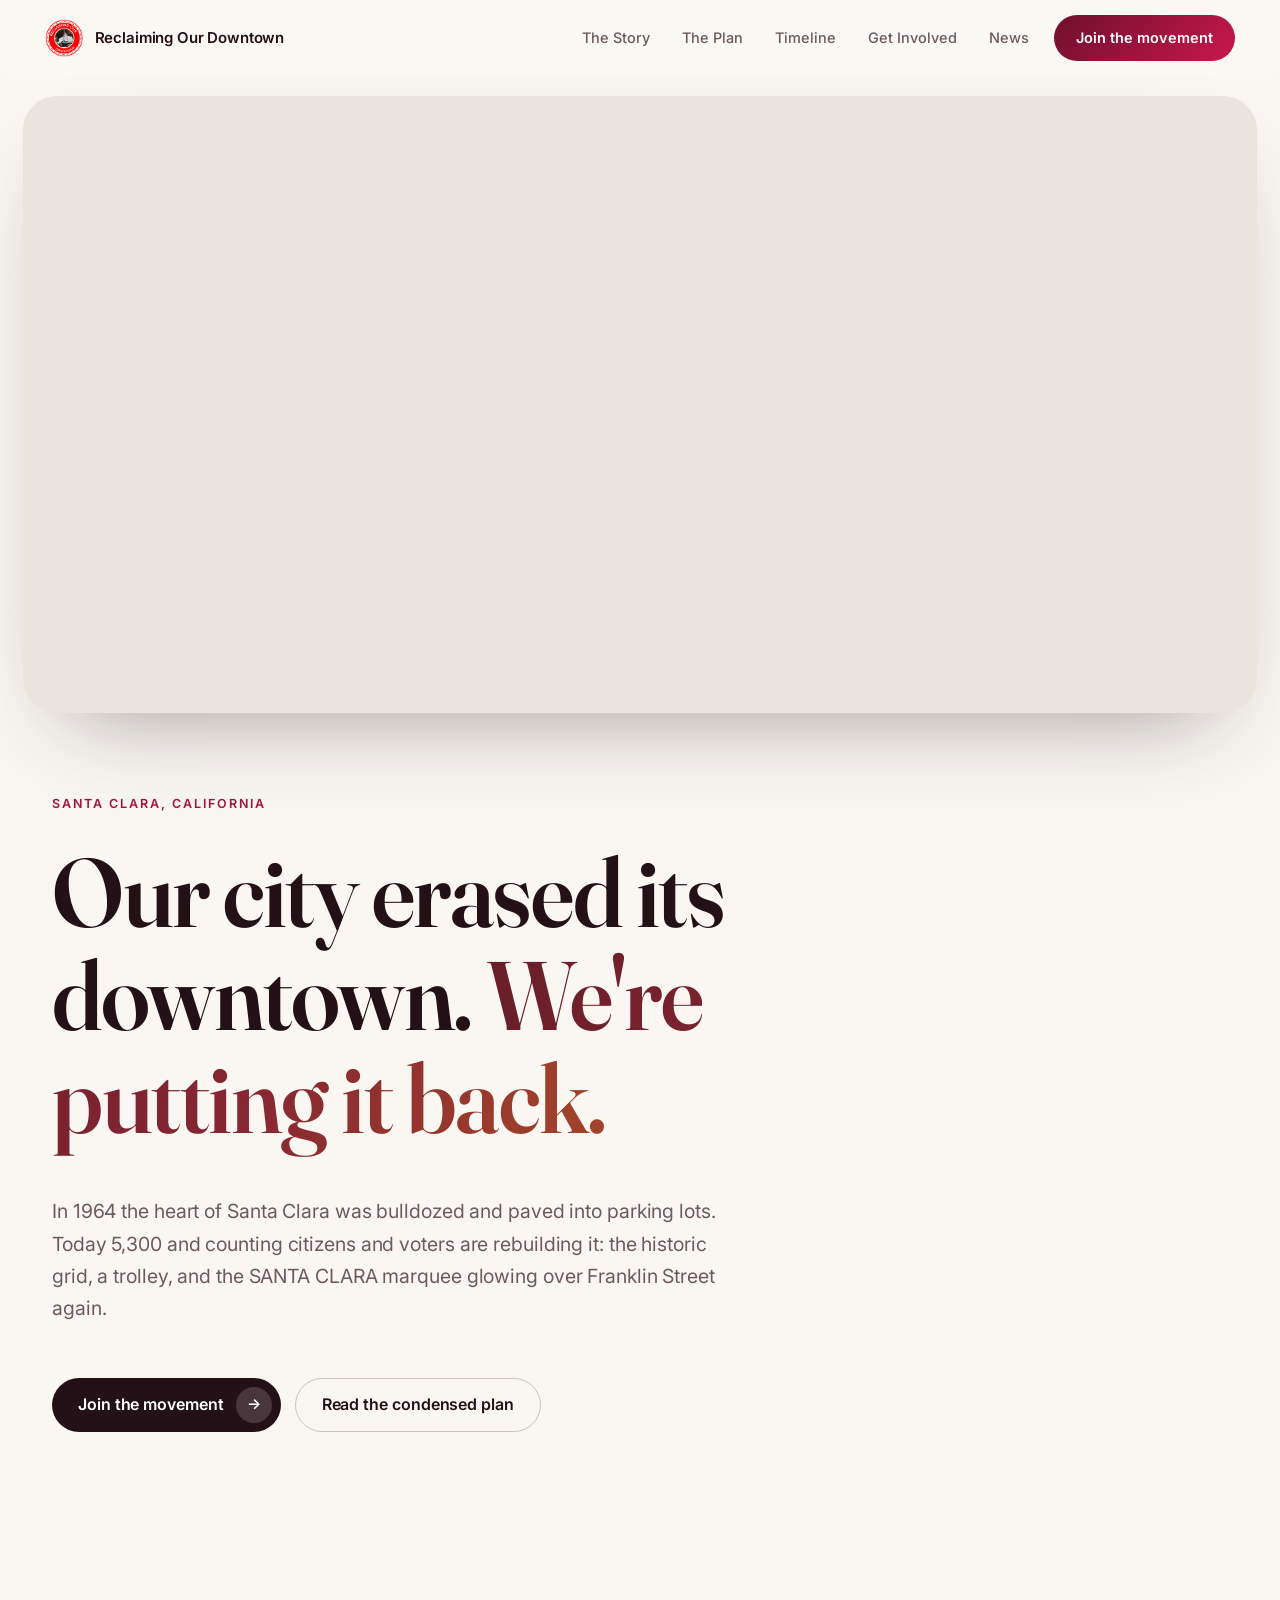
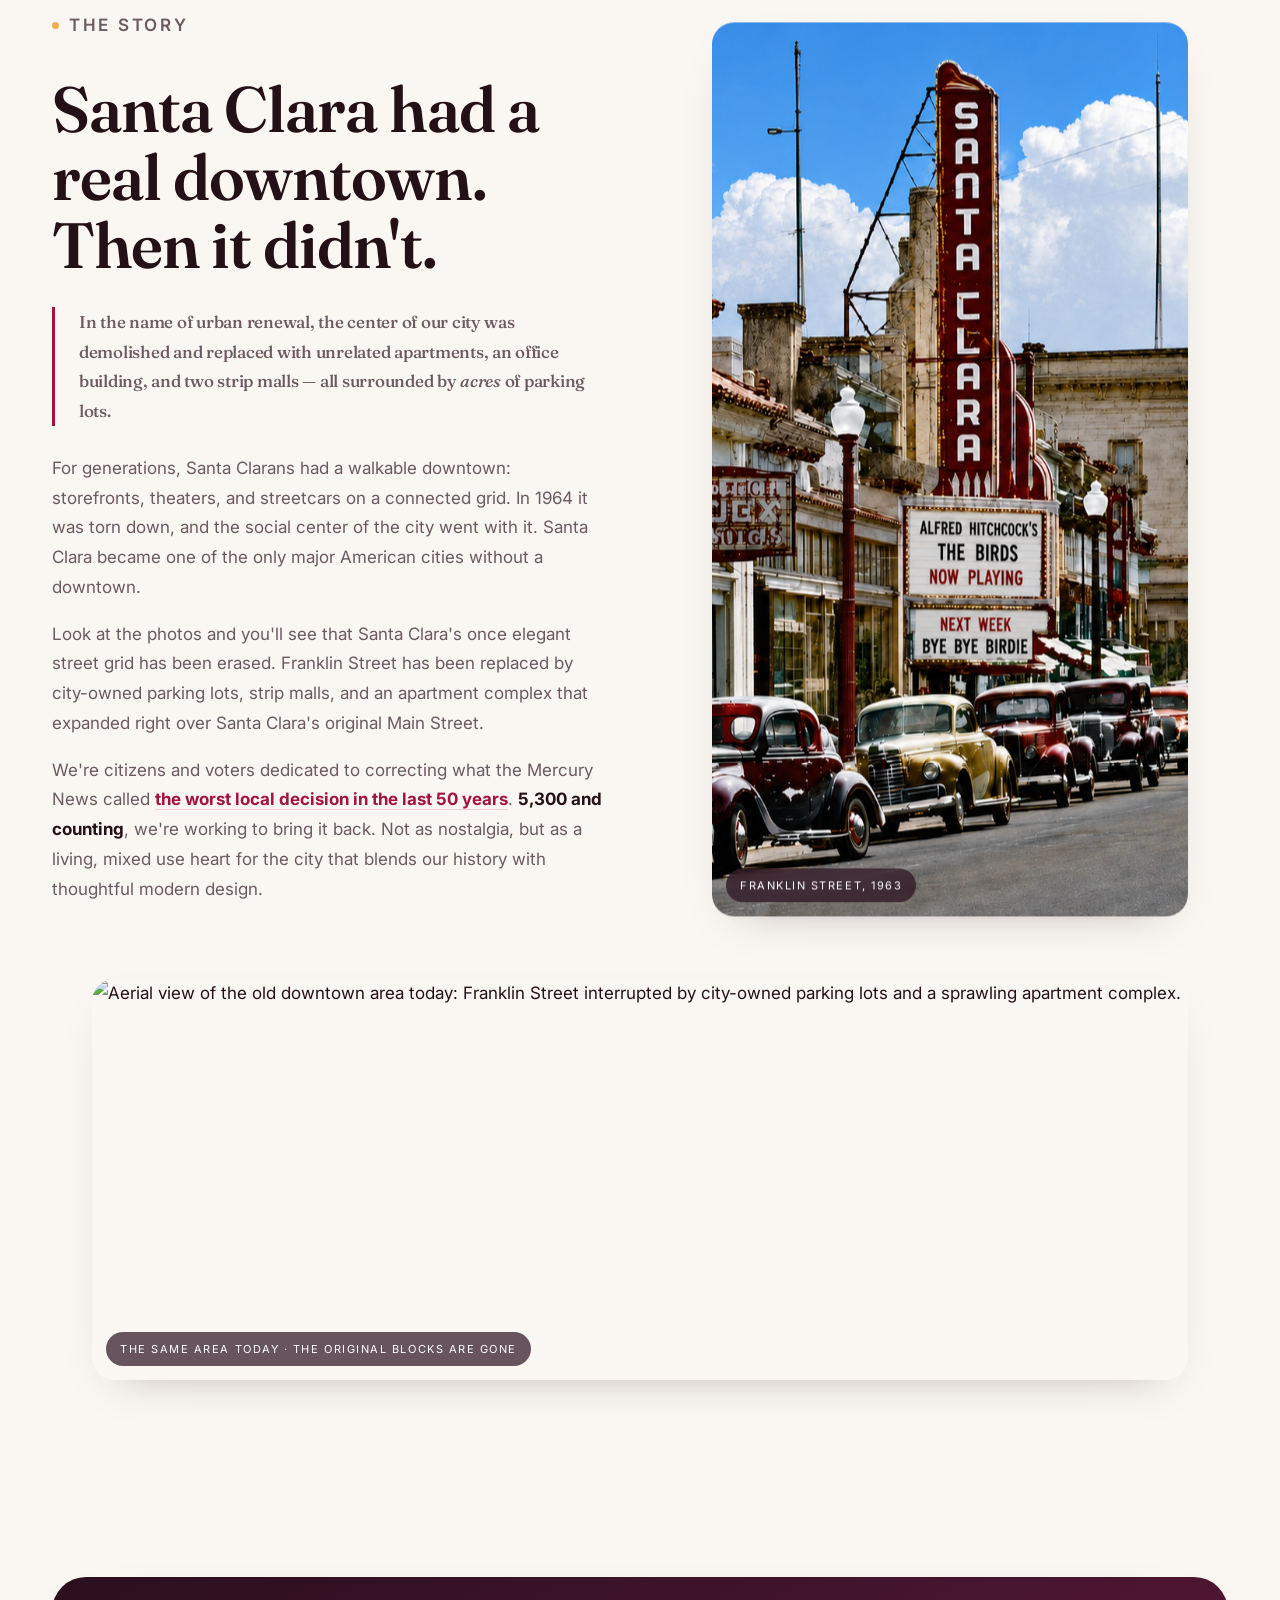
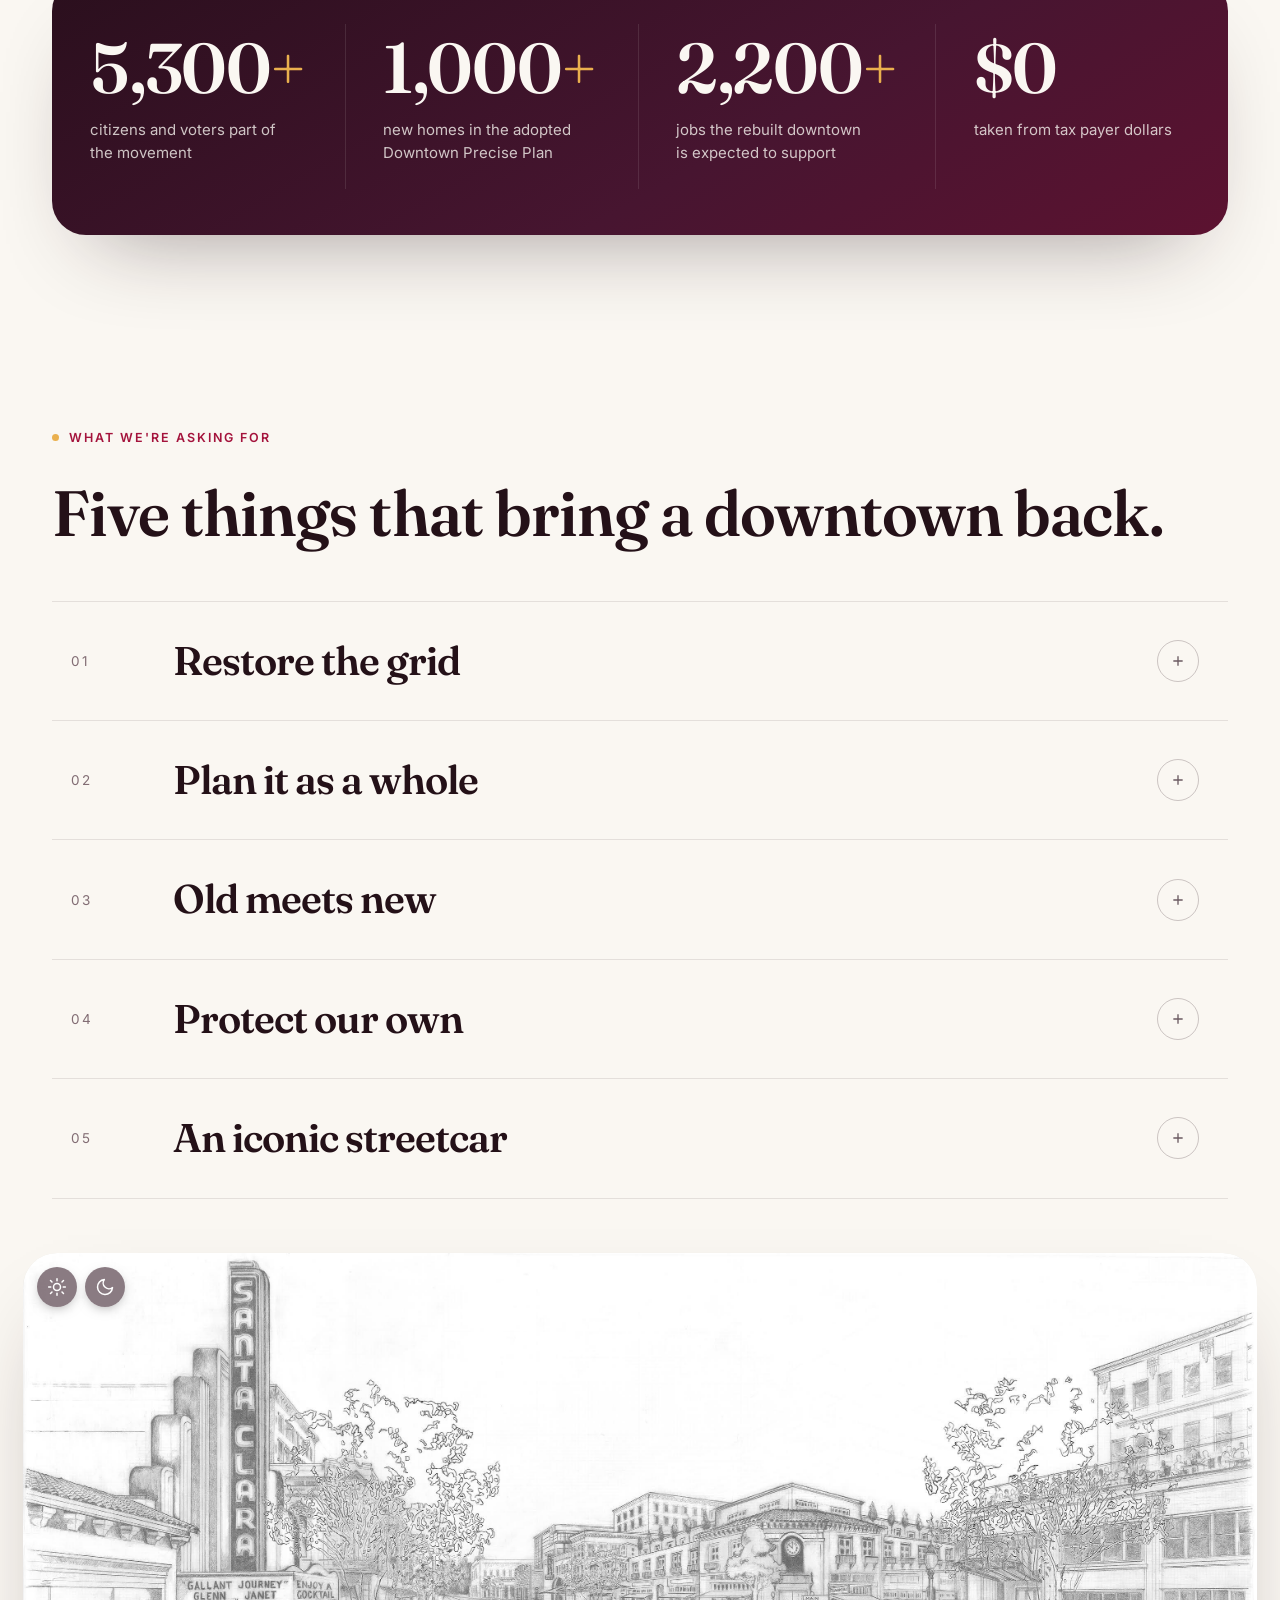
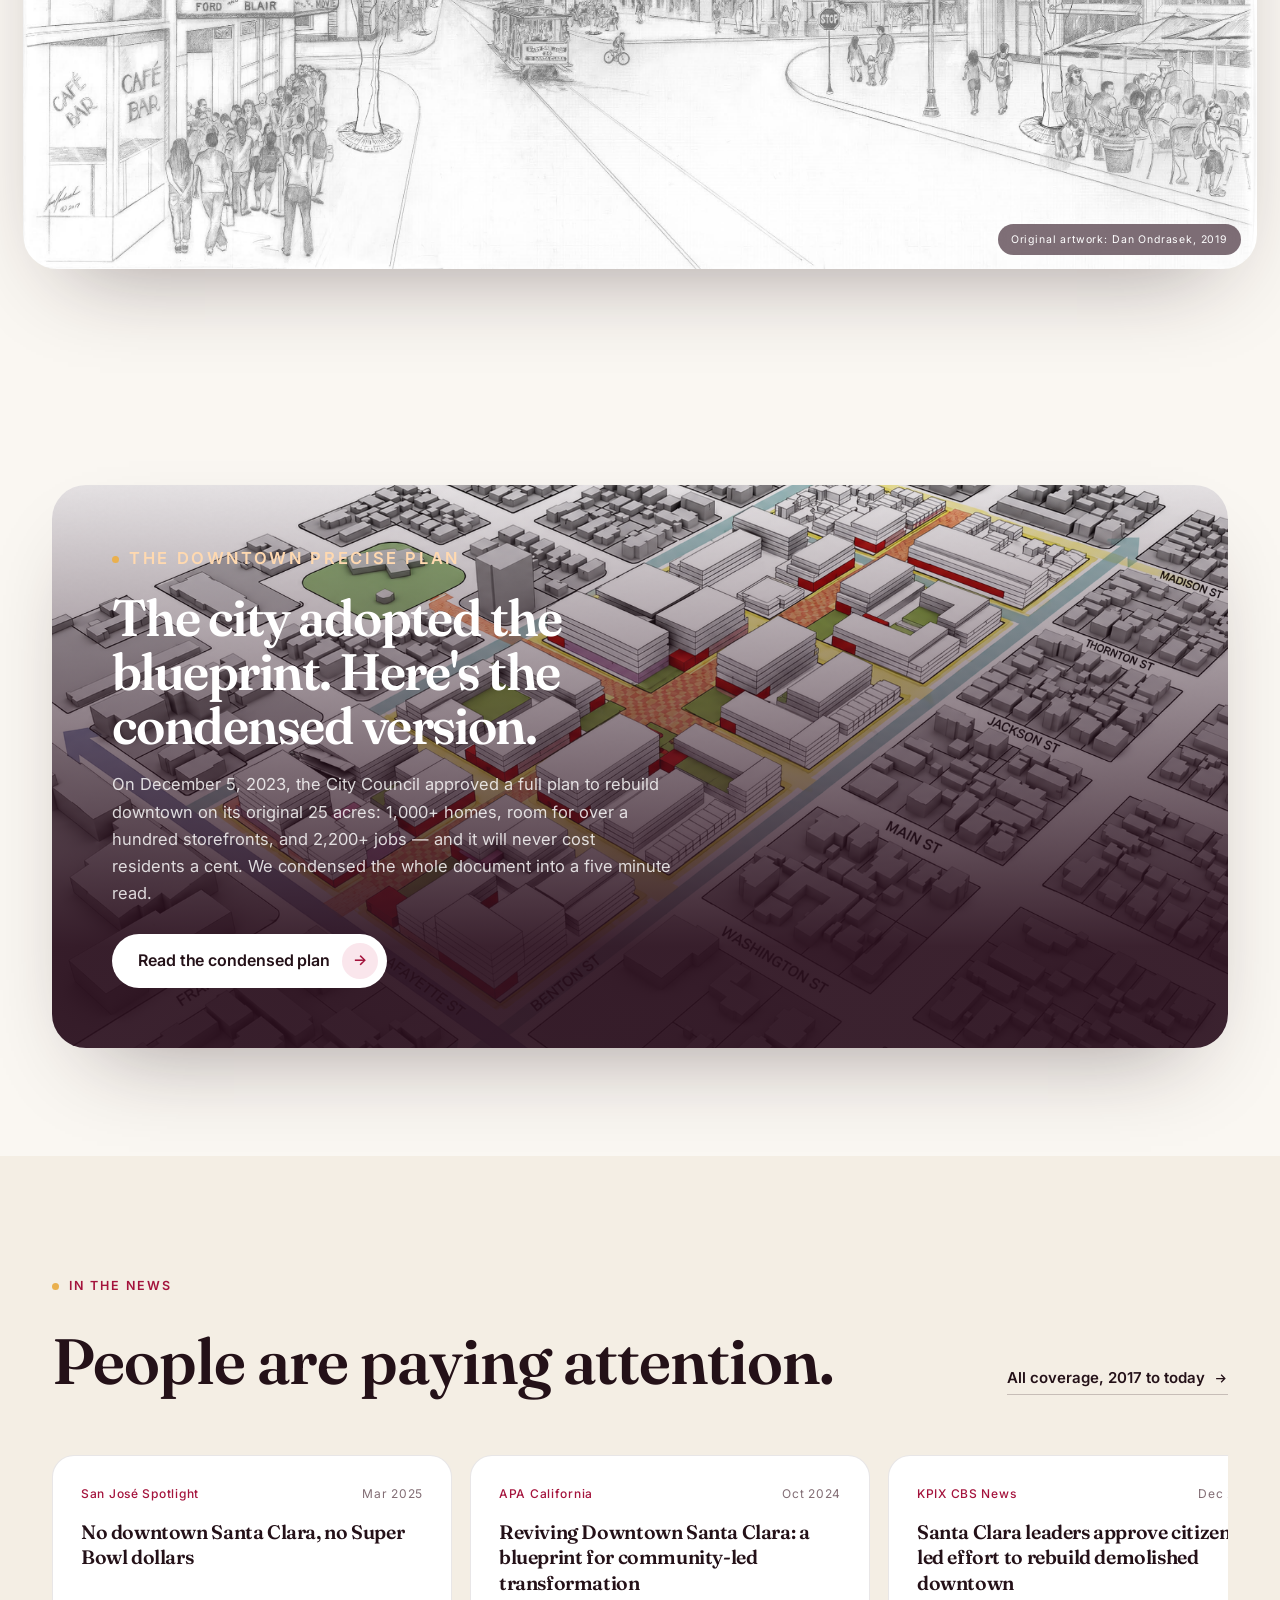
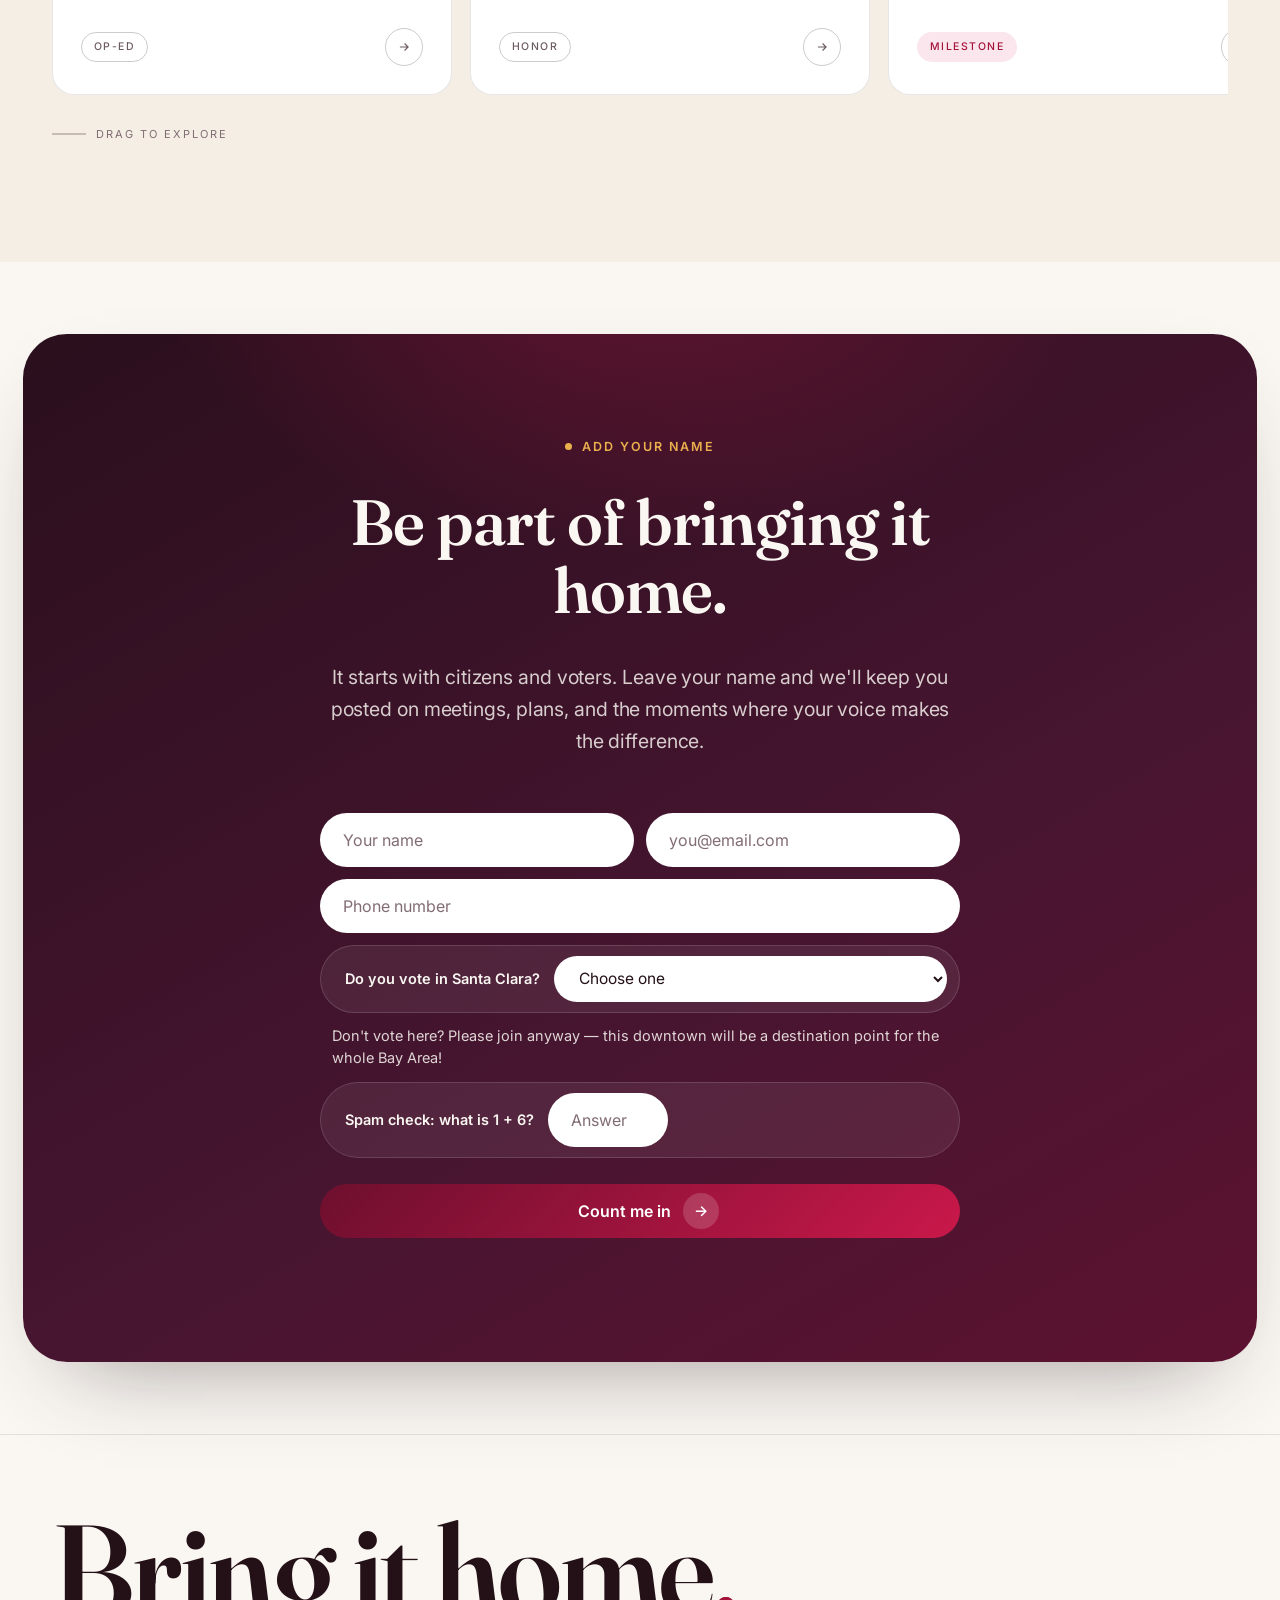
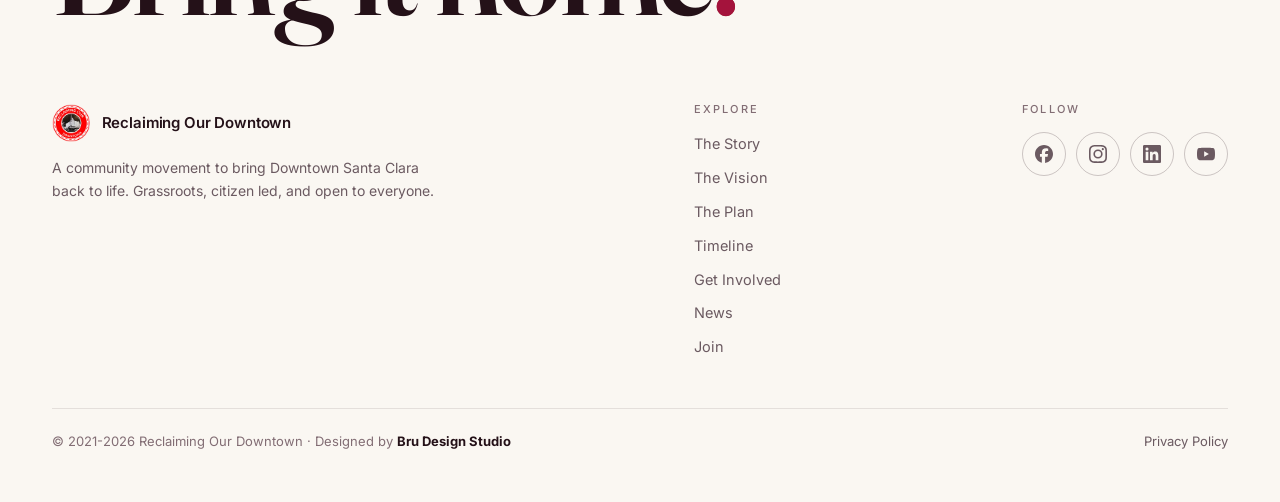
==== commit 3fb11bf4: "Add files via upload" ====
--- a/index.html
+++ b/index.html
@@ -13,7 +13,7 @@
 <link rel="preconnect" href="https://fonts.googleapis.com" />
 <link rel="preconnect" href="https://fonts.gstatic.com" crossorigin />
 <link href="https://fonts.googleapis.com/css2?family=Fraunces:opsz,wght@9..144,500;9..144,600;9..144,700&family=Inter:wght@400;500;600;700&display=swap" rel="stylesheet" />
-<link rel="stylesheet" href="styles.css" />
+<link rel="stylesheet" href="styles.css?v=20260706" />
 </head>
 <body>
 <a class="skip" href="#main">Skip to content</a>
@@ -327,6 +327,6 @@
   </div>
 </footer>
 
-<script src="site.js"></script>
+<script src="site.js?v=20260706"></script>
 </body>
 </html>
--- a/styles.css
+++ b/styles.css
@@ -719,7 +719,14 @@
   mask-image:linear-gradient(90deg,transparent,#000 65%);
 }
 .tl-item{z-index:1;}
-@media(max-width:820px){.tl-bg{display:none;}}
+/* on mobile the marquee fills the whole timeline as a faint background */
+@media(max-width:820px){
+  .tl-bg{
+    left:0;right:0;width:100%;max-width:none;height:100%;
+    object-fit:cover;object-position:center;
+    -webkit-mask-image:none;mask-image:none;
+  }
+}
 .timeline::before{content:"";position:absolute;left:8px;top:6px;bottom:6px;width:1.5px;background:var(--red-tint-2);}
 .tl-item{position:relative;padding-bottom:clamp(28px,4vh,44px);}
 .tl-item:last-child{padding-bottom:0;}
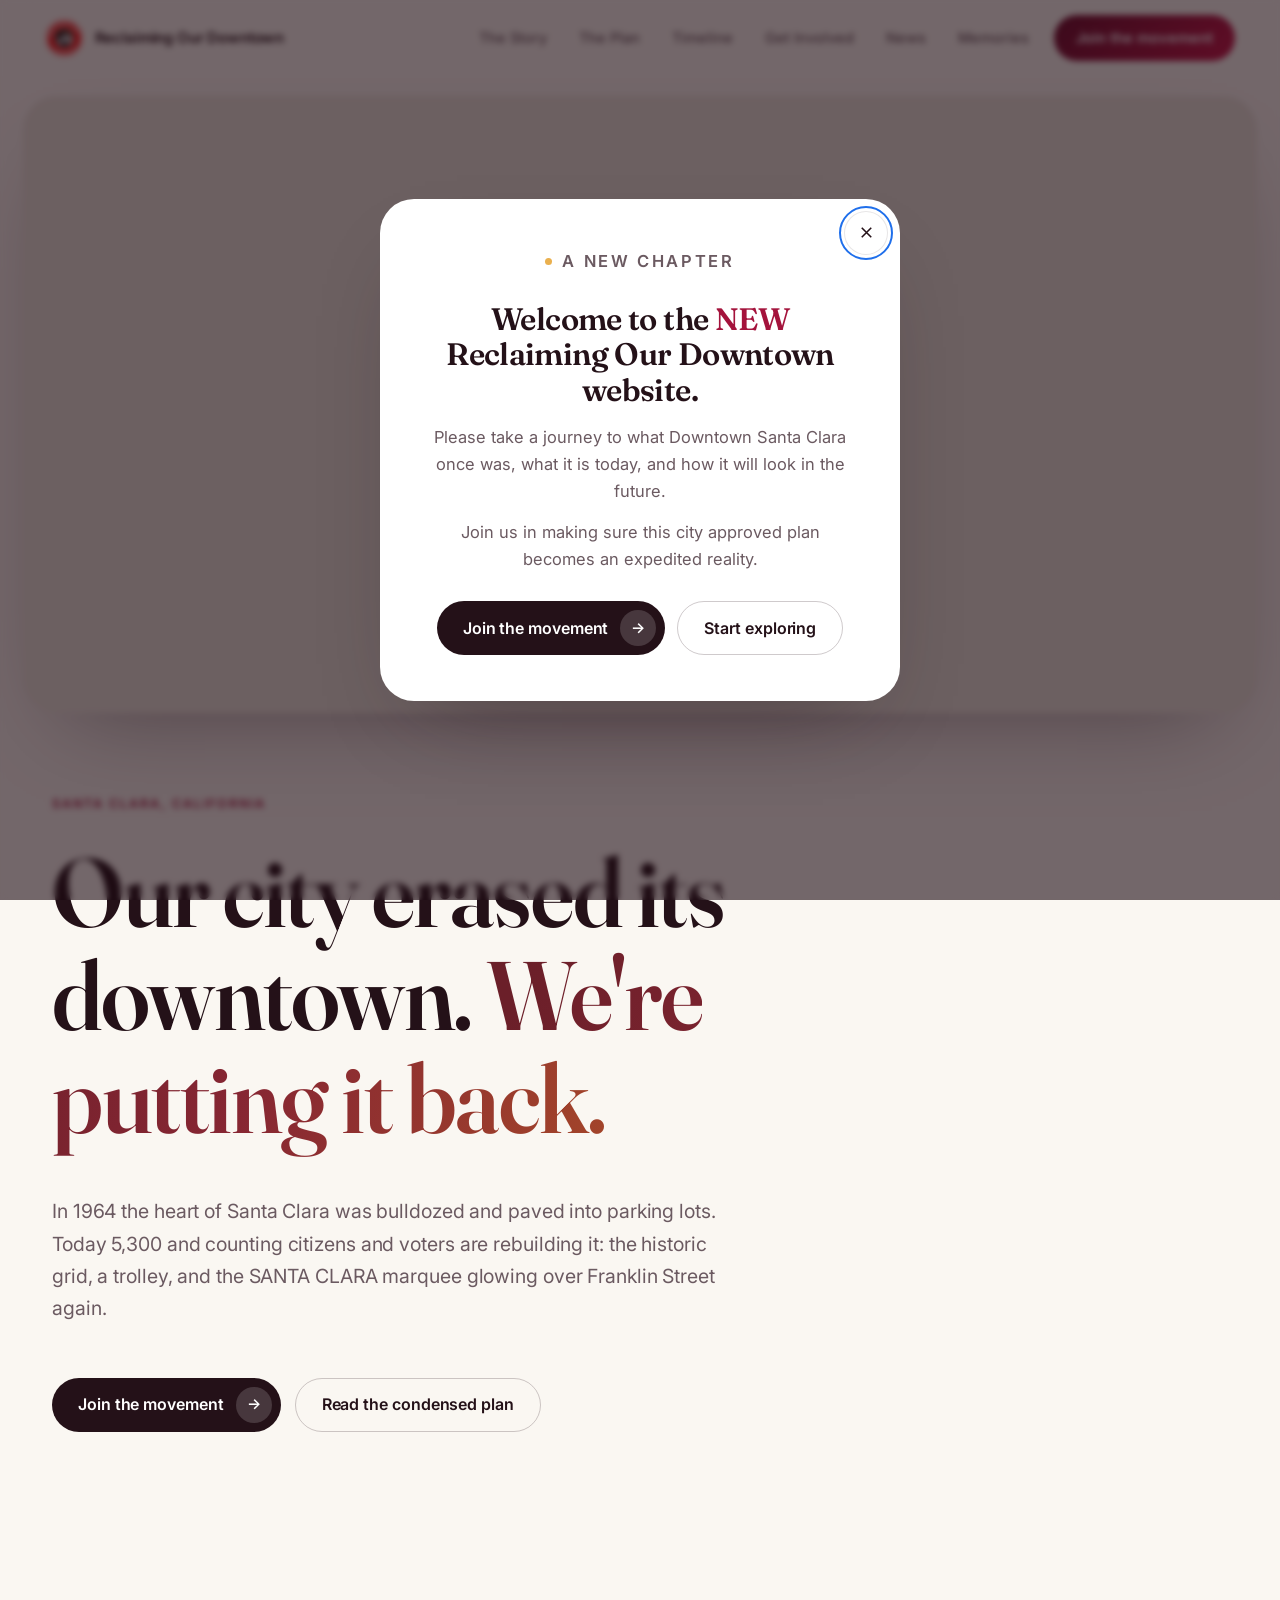
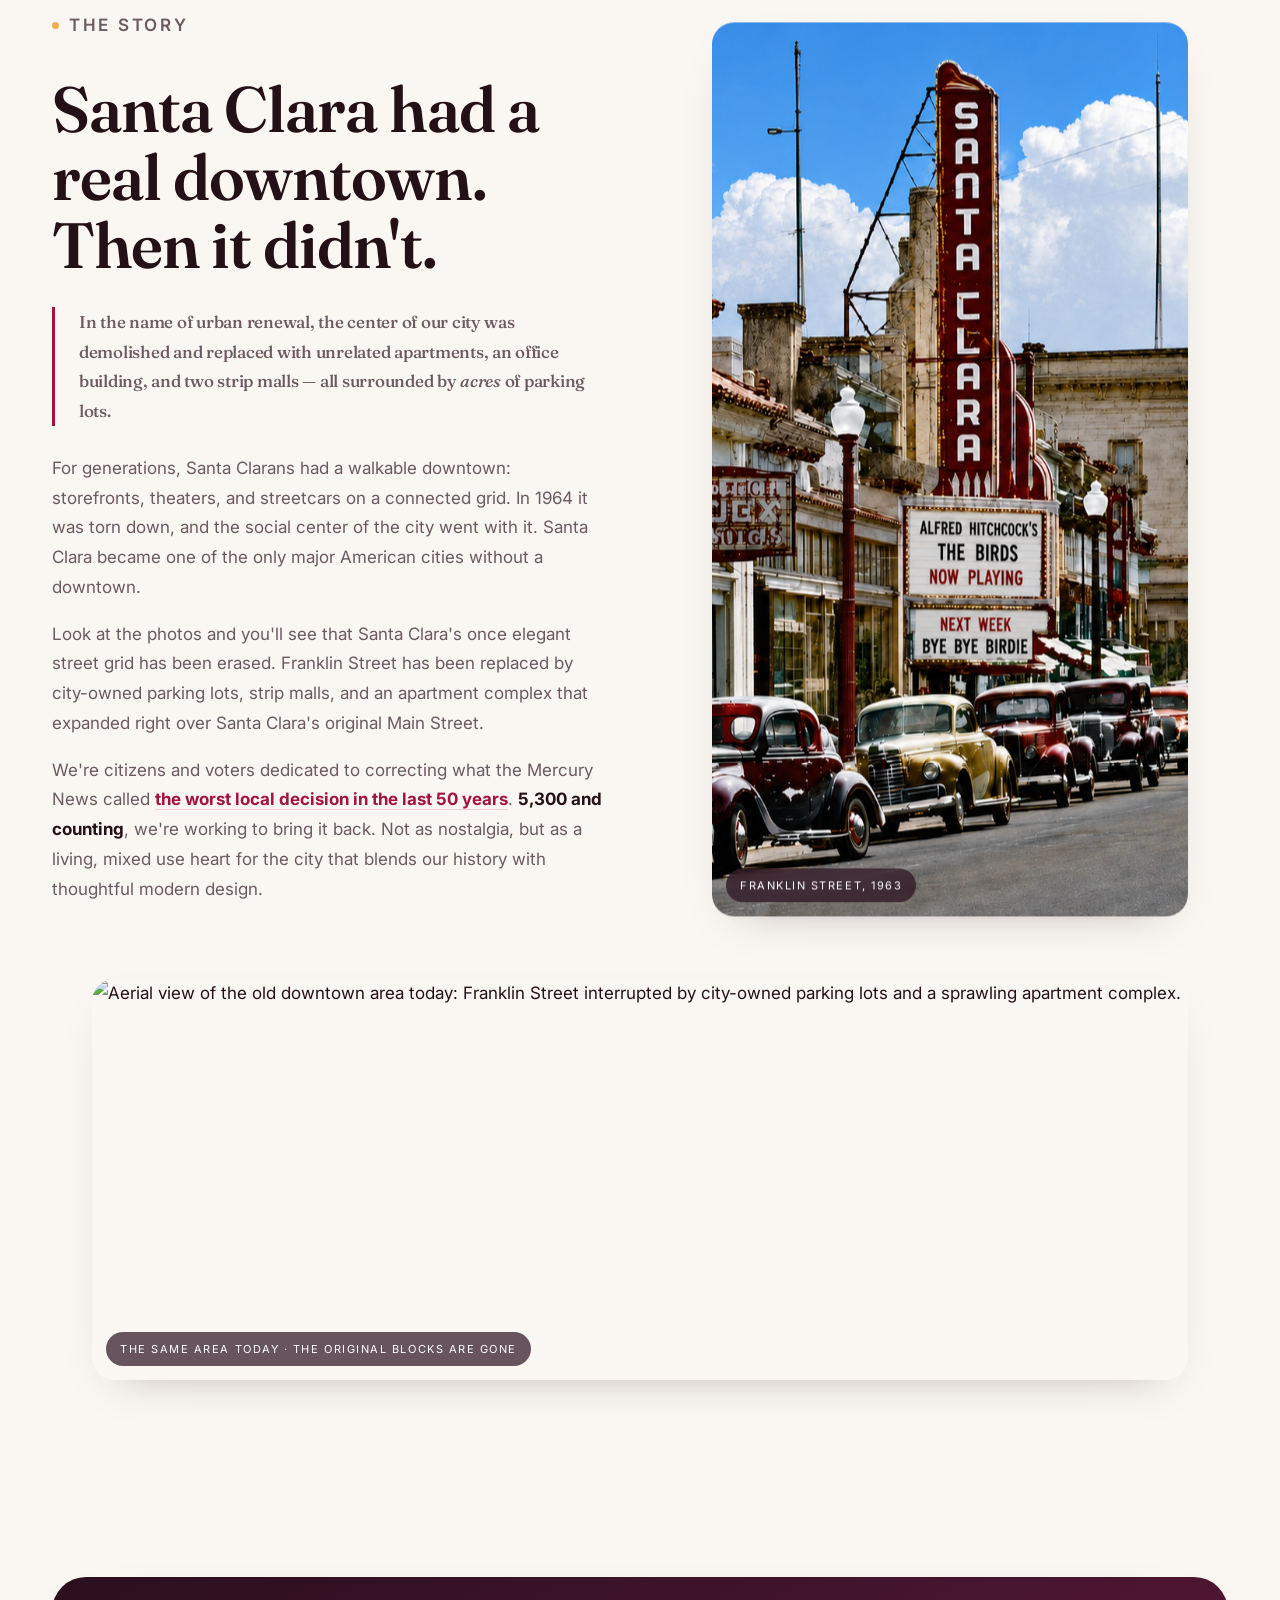
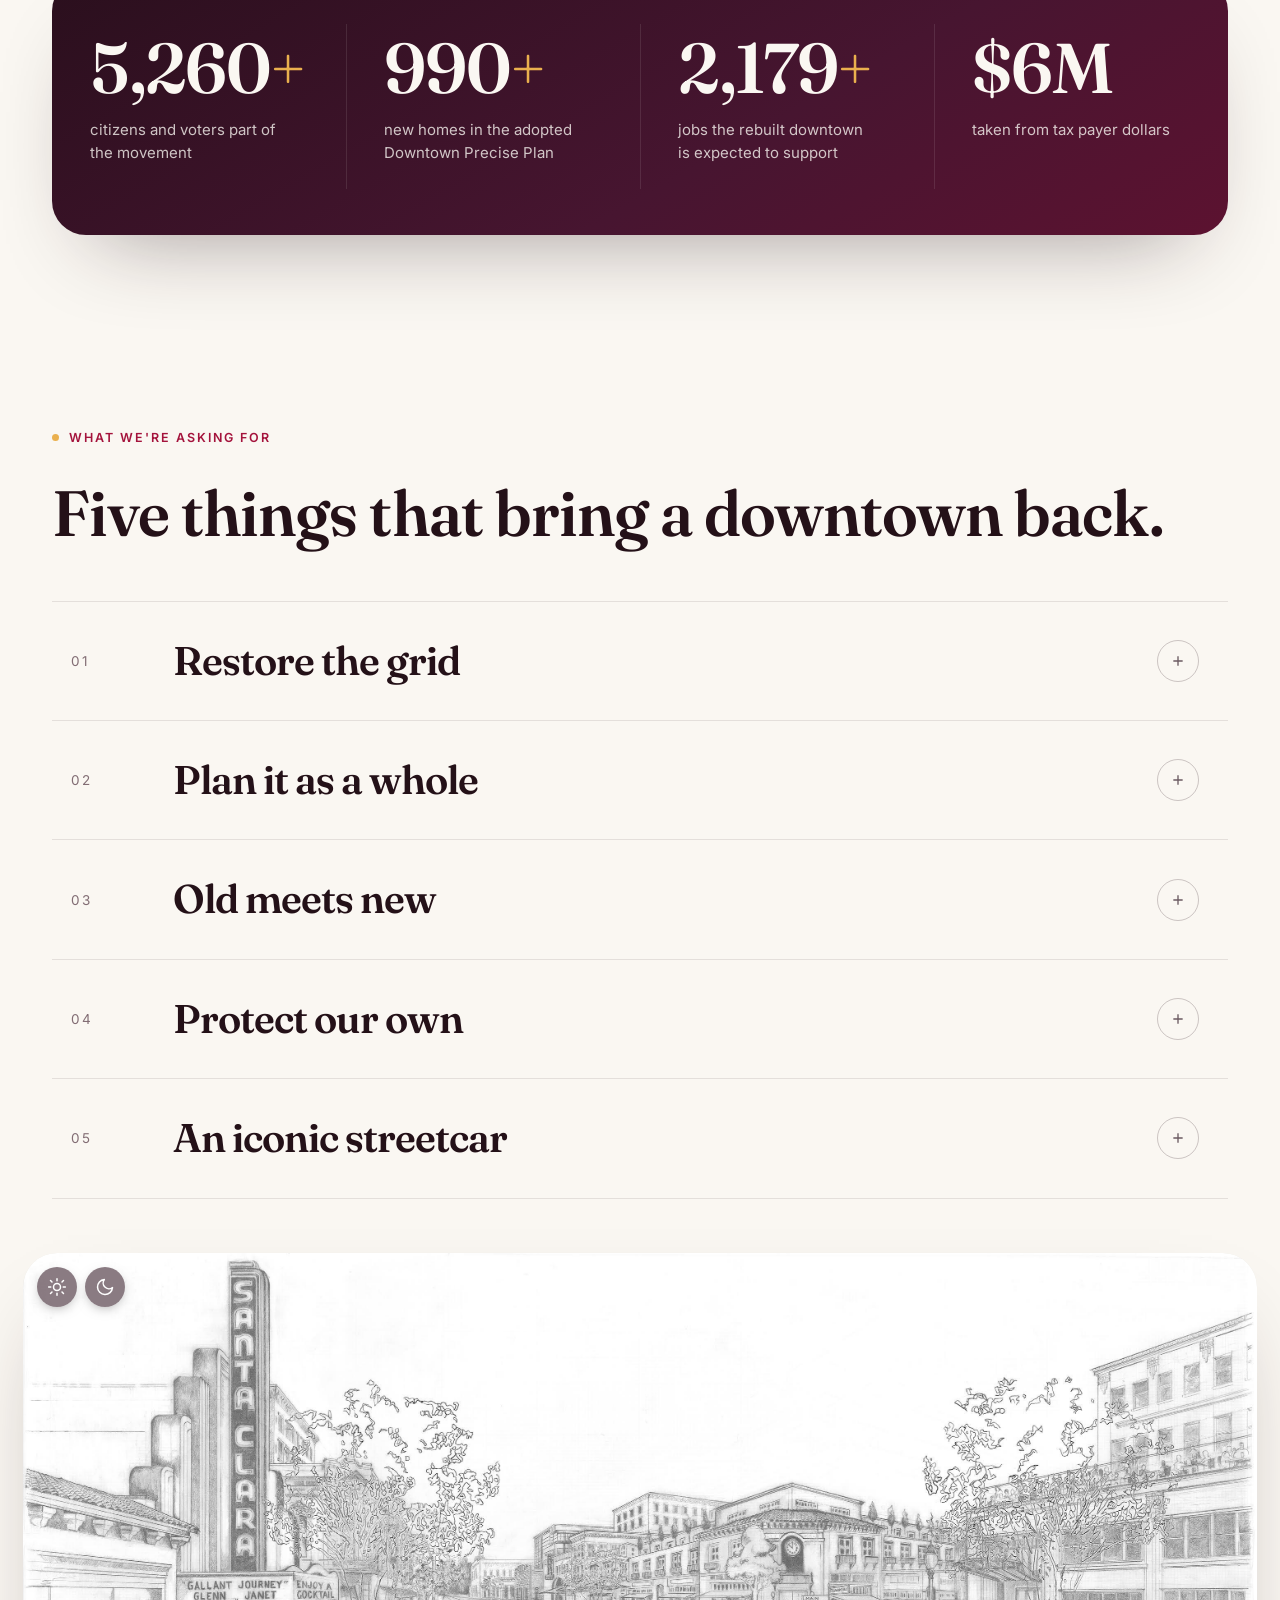
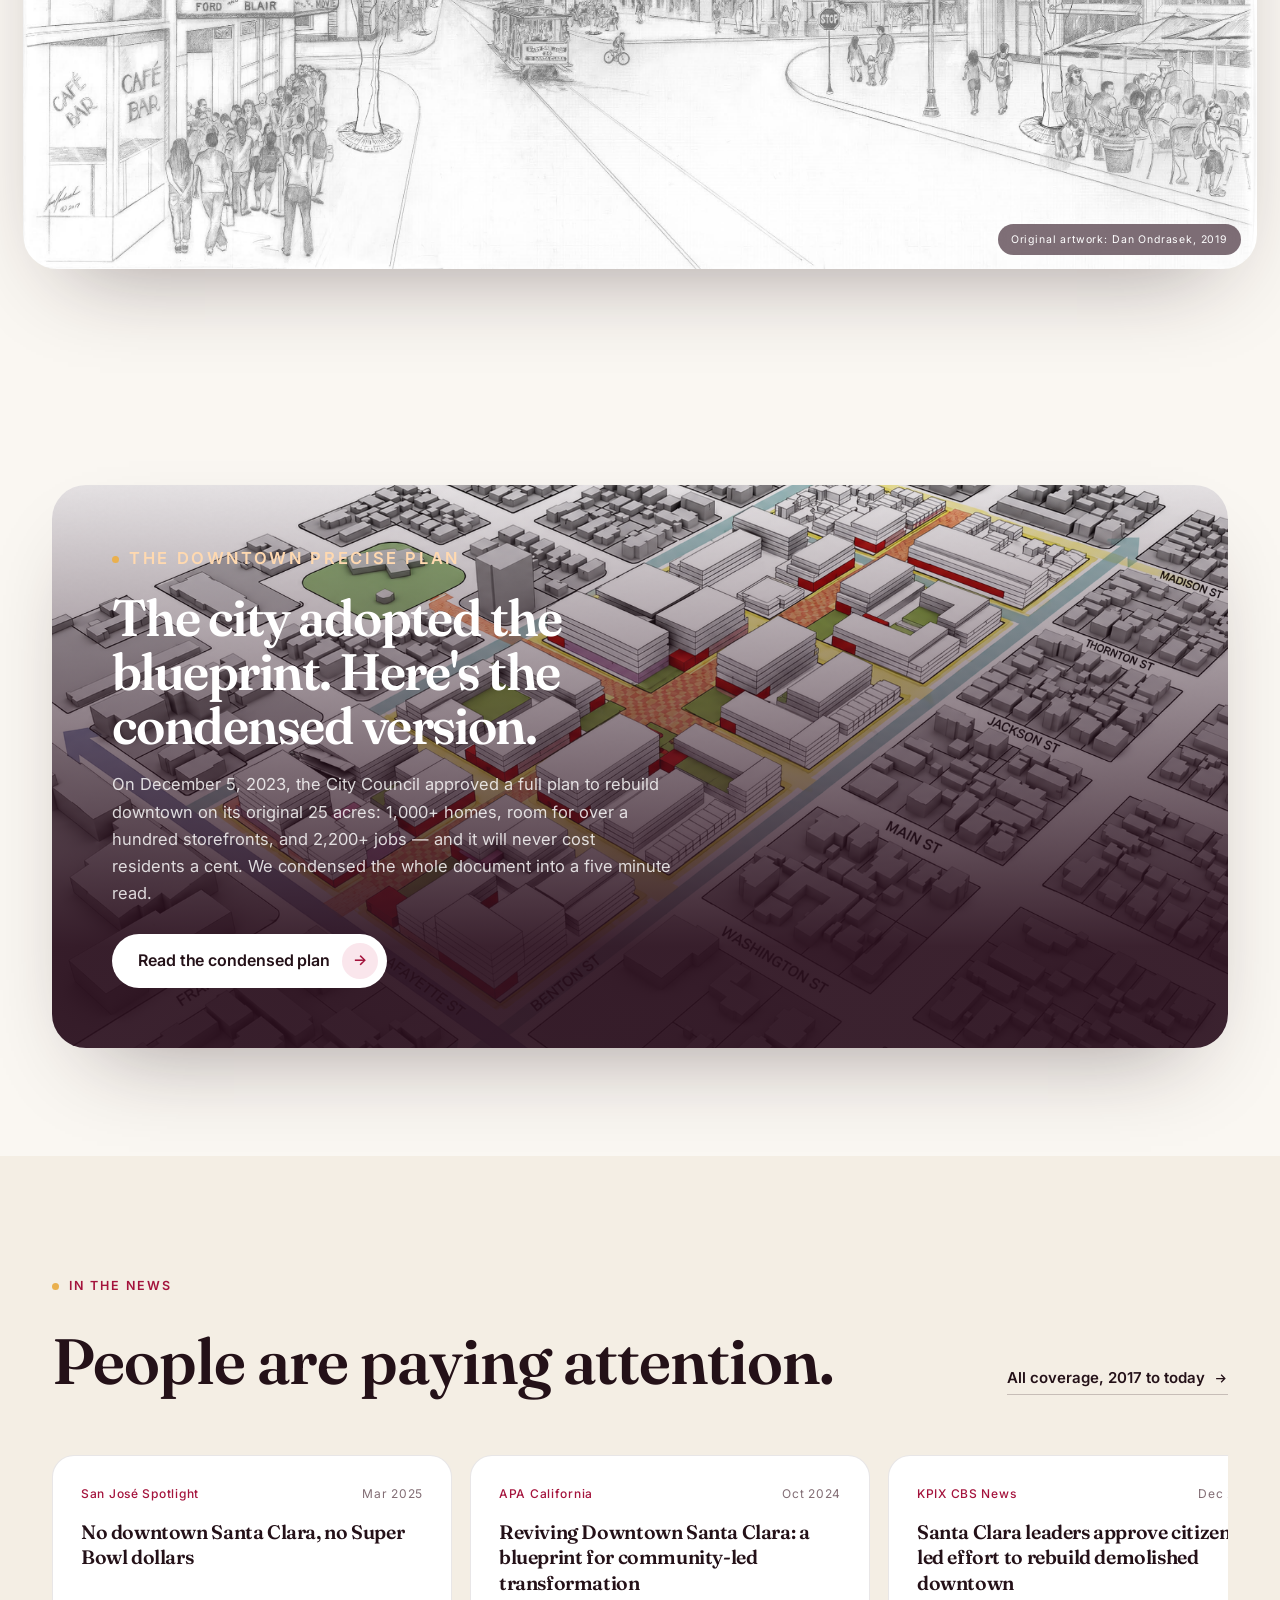
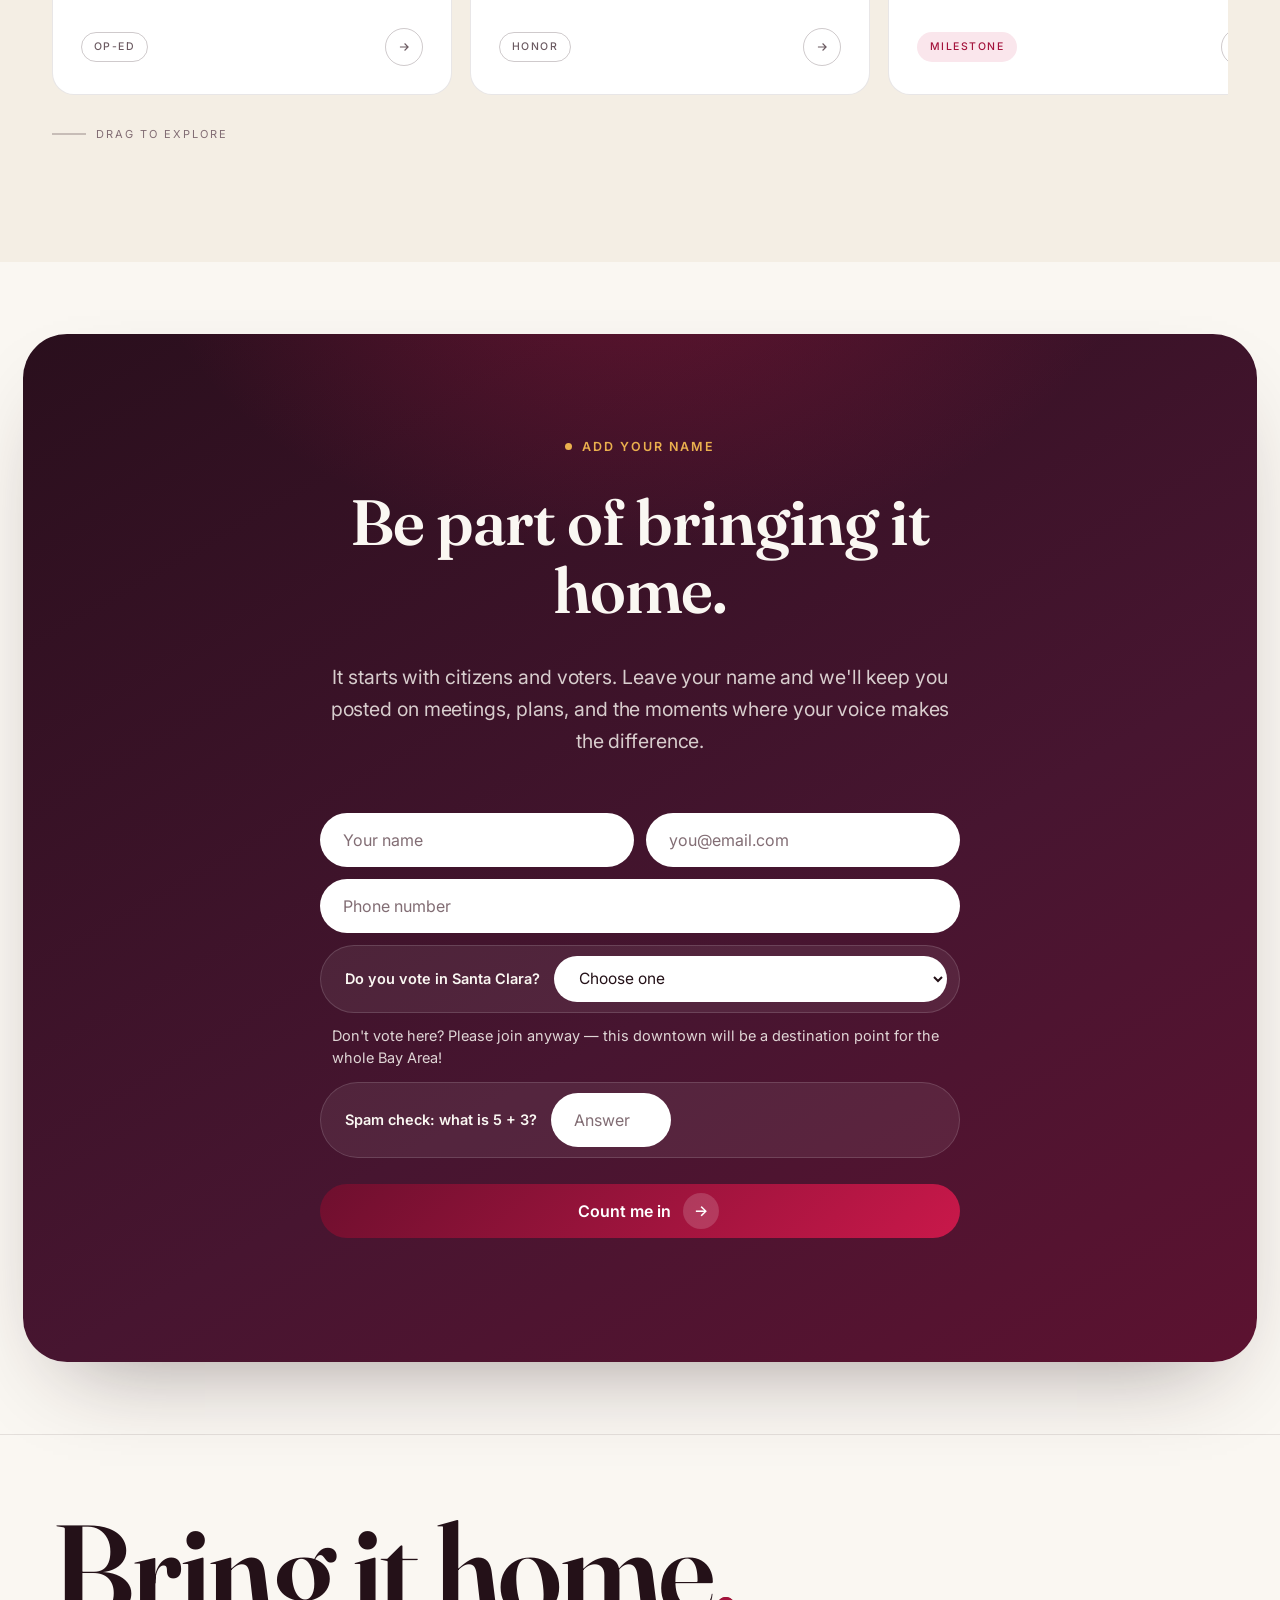
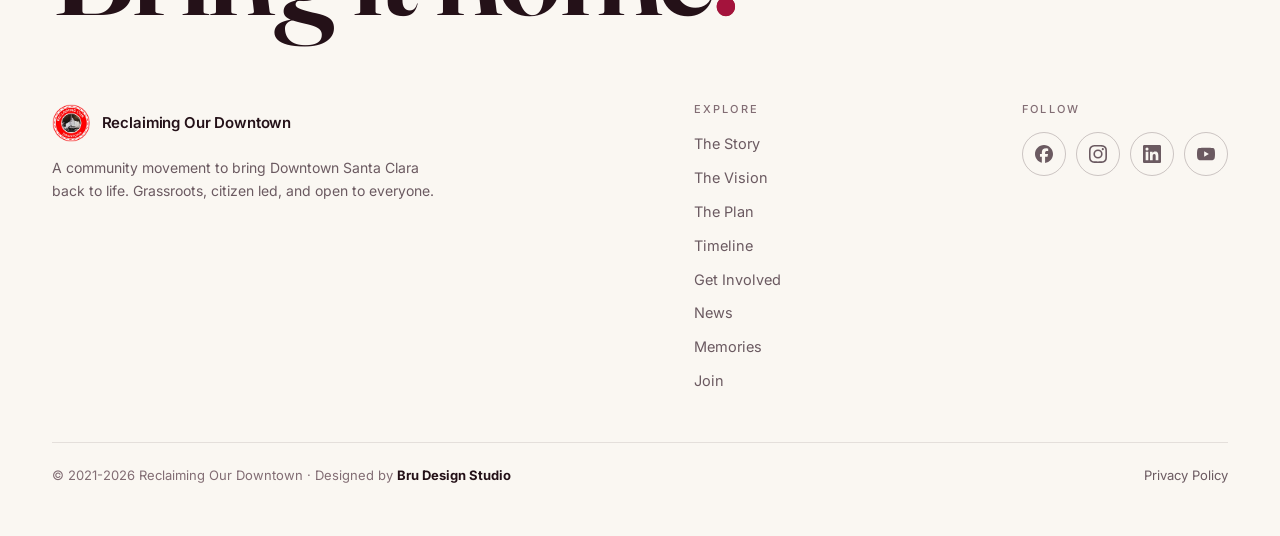
==== commit f4e81ba1: "Add files via upload" ====
--- a/index.html
+++ b/index.html
@@ -13,7 +13,7 @@
 <link rel="preconnect" href="https://fonts.googleapis.com" />
 <link rel="preconnect" href="https://fonts.gstatic.com" crossorigin />
 <link href="https://fonts.googleapis.com/css2?family=Fraunces:opsz,wght@9..144,500;9..144,600;9..144,700&family=Inter:wght@400;500;600;700&display=swap" rel="stylesheet" />
-<link rel="stylesheet" href="styles.css?v=20260706" />
+<link rel="stylesheet" href="styles.css?v=20260707c" />
 </head>
 <body>
 <a class="skip" href="#main">Skip to content</a>
@@ -31,6 +31,7 @@
       <a href="timeline.html">Timeline</a>
       <a href="get-involved.html">Get Involved</a>
       <a href="news.html">News</a>
+      <a href="memories.html">Memories</a>
       <a href="#join" class="nav-cta">Join the movement</a>
     </div>
     <button class="hamburger" id="navToggle" aria-label="Open menu" aria-expanded="false" aria-controls="navLinks">
@@ -300,6 +301,7 @@
         <a href="timeline.html">Timeline</a>
         <a href="get-involved.html">Get Involved</a>
         <a href="news.html">News</a>
+        <a href="memories.html">Memories</a>
         <a href="index.html#join">Join</a>
       </nav>
     </div>
@@ -327,6 +329,26 @@
   </div>
 </footer>
 
-<script src="site.js?v=20260706"></script>
+<!-- ============ WELCOME MODAL ============ -->
+<div class="modal" id="welcomeModal" hidden>
+  <div class="modal-backdrop" data-close></div>
+  <div class="modal-card" role="dialog" aria-modal="true" aria-labelledby="welcomeTitle" aria-describedby="welcomeDesc">
+    <button class="modal-close" type="button" aria-label="Close welcome message" data-close>
+      <svg viewBox="0 0 24 24" fill="none" stroke="currentColor" stroke-width="2" aria-hidden="true"><path d="M18 6 6 18M6 6l12 12"/></svg>
+    </button>
+    <p class="kicker">A new chapter</p>
+    <h2 id="welcomeTitle">Welcome to the <span class="accent">NEW</span> Reclaiming Our Downtown website.</h2>
+    <div id="welcomeDesc">
+      <p>Please take a journey to what Downtown Santa Clara once was, what it is today, and how it will look in the future.</p>
+      <p>Join us in making sure this city approved plan becomes an expedited reality.</p>
+    </div>
+    <div class="modal-actions">
+      <a href="#join" class="btn" data-close>Join the movement <span class="arr">&rarr;</span></a>
+      <button class="btn ghost" type="button" data-close>Start exploring</button>
+    </div>
+  </div>
+</div>
+
+<script src="site.js?v=20260707c"></script>
 </body>
 </html>
--- a/styles.css
+++ b/styles.css
@@ -756,6 +756,108 @@
 .prose a:hover{border-color:var(--red);}
 .prose ul{padding-left:20px;}
 
+/* ============ MEMORIES (mixed-media archive) ============ */
+.mem-intro{max-width:64ch;color:var(--muted);font-size:17px;line-height:1.75;}
+.mem-intro strong{color:var(--ink);}
+.mem-grid{columns:3 300px;column-gap:20px;}
+.mem-card{
+  break-inside:avoid;margin:0 0 20px;background:var(--surface);
+  border:1px solid var(--line);border-radius:var(--r-m);overflow:hidden;
+  box-shadow:var(--shadow-s);transition:transform .5s var(--ease-out),box-shadow .5s var(--ease-out),border-color .3s;
+}
+.mem-card:hover{transform:translateY(-6px);border-color:transparent;box-shadow:var(--shadow-l);}
+.mem-media{position:relative;overflow:hidden;background:var(--surface-2);}
+.mem-media img,.mem-media video{width:100%;height:auto;display:block;}
+.mem-body{padding:20px 22px 22px;}
+.mem-top{display:flex;justify-content:space-between;align-items:center;gap:12px;margin-bottom:12px;}
+.mem-tag{
+  display:inline-flex;align-items:center;gap:7px;font-family:var(--font-label);
+  font-size:11px;font-weight:600;letter-spacing:.12em;text-transform:uppercase;
+  color:var(--red);background:var(--red-tint);padding:5px 11px;border-radius:999px;
+}
+.mem-tag svg{width:12px;height:12px;}
+.mem-date{font-family:var(--font-label);font-size:12px;color:var(--faint);white-space:nowrap;}
+.mem-body h3{font-size:20px;font-weight:600;line-height:1.28;letter-spacing:-.02em;margin:0 0 8px;}
+.mem-cap{color:var(--muted);font-size:15px;line-height:1.6;margin:0;}
+.mem-cap .by{display:block;margin-top:10px;font-size:13px;color:var(--faint);font-style:normal;}
+.mem-link{color:var(--red);border-bottom:1.5px solid var(--red-tint-2);font-weight:600;transition:border-color .2s;}
+.mem-link:hover{border-color:var(--red);}
+/* quote-format card */
+.mem-card.quote{background:var(--grad-deep);border-color:transparent;color:#fff;}
+.mem-card.quote .mem-body{padding:30px 26px;}
+.mem-card.quote .mem-tag{background:rgba(255,255,255,.14);color:#fff;}
+.mem-card.quote .mem-date{color:rgba(255,255,255,.6);}
+.mem-card.quote blockquote{
+  margin:6px 0 0;font-family:var(--font-display);font-weight:500;
+  font-size:clamp(21px,2.4vw,26px);line-height:1.28;letter-spacing:-.02em;color:#fff;
+}
+.mem-card.quote .by{display:block;margin-top:16px;font-family:var(--font-label);font-size:13px;letter-spacing:.04em;color:var(--gold-bright);}
+/* audio-format card */
+.mem-card.audio audio{width:100%;margin-top:14px;}
+.mem-waves{display:flex;align-items:flex-end;gap:3px;height:52px;padding:16px 22px 0;}
+.mem-waves i{flex:1;background:var(--red-tint-2);border-radius:2px;display:block;}
+/* empty state — shown until the first real memories are published */
+.mem-empty{
+  text-align:center;max-width:720px;margin:0 auto;overflow:hidden;
+  border:1px solid var(--line);border-radius:var(--r-l);background:var(--surface);
+  box-shadow:var(--shadow-m);
+}
+.mem-empty-cover{aspect-ratio:16/9;overflow:hidden;background:var(--surface-2);}
+.mem-empty-cover img{width:100%;height:100%;object-fit:cover;display:block;}
+.mem-empty-body{padding:0 clamp(24px,4vw,44px) clamp(38px,6vw,54px);}
+.mem-empty-ic{
+  display:inline-flex;align-items:center;justify-content:center;
+  width:64px;height:64px;border-radius:50%;background:var(--red);
+  color:#fff;margin:-32px 0 20px;box-shadow:0 0 0 6px var(--surface);
+}
+.mem-empty-ic svg{width:28px;height:28px;}
+.mem-empty h3{font-family:var(--font-display);font-weight:600;font-size:clamp(23px,3vw,32px);letter-spacing:-.02em;margin:0 0 12px;}
+.mem-empty p{color:var(--muted);font-size:16px;line-height:1.7;max-width:46ch;margin:0 auto 26px;}
+@media(max-width:600px){.mem-grid{columns:1;}}
+
+/* ============ WELCOME MODAL ============ */
+.modal[hidden]{display:none;}
+.modal{
+  position:fixed;inset:0;z-index:400;
+  display:flex;align-items:center;justify-content:center;padding:20px;
+}
+.modal-backdrop{
+  position:absolute;inset:0;background:rgba(26,8,15,.6);
+  -webkit-backdrop-filter:blur(3px);backdrop-filter:blur(3px);
+  animation:modalFade .3s var(--ease-out);
+}
+.modal-card{
+  position:relative;z-index:1;width:100%;max-width:520px;text-align:center;
+  background:var(--surface);border-radius:var(--r-l);box-shadow:var(--shadow-l);
+  padding:clamp(30px,5vw,46px);max-height:calc(100dvh - 40px);overflow-y:auto;
+  animation:modalPop .4s var(--ease-out);
+}
+.modal-card .kicker{justify-content:center;}
+.modal-card h2{
+  font-family:var(--font-display);font-weight:600;
+  font-size:clamp(23px,3.2vw,31px);line-height:1.14;letter-spacing:-.02em;
+  margin:14px 0 16px;
+}
+.modal-card h2 .accent{color:var(--red);}
+.modal-card p{color:var(--muted);font-size:16.5px;line-height:1.65;margin:0 auto 13px;max-width:42ch;}
+.modal-card #welcomeDesc p:last-child{margin-bottom:0;}
+.modal-actions{display:flex;gap:12px;justify-content:center;flex-wrap:wrap;margin-top:28px;}
+.modal-close{
+  position:absolute;top:12px;right:12px;width:44px;height:44px;border-radius:50%;
+  border:1px solid var(--line);background:var(--surface);color:var(--ink);
+  display:inline-flex;align-items:center;justify-content:center;cursor:pointer;
+  transition:background .2s,color .2s,border-color .2s;
+}
+.modal-close:hover{background:var(--ink);color:#fff;border-color:var(--ink);}
+.modal-close svg{width:19px;height:19px;}
+@keyframes modalFade{from{opacity:0;}to{opacity:1;}}
+@keyframes modalPop{from{opacity:0;transform:translateY(16px) scale(.97);}to{opacity:1;transform:none;}}
+@media(max-width:480px){
+  .modal-actions{flex-direction:column-reverse;}
+  .modal-actions .btn{width:100%;justify-content:center;}
+}
+html.modal-open,body.modal-open{overflow:hidden;}
+
 @media(prefers-reduced-motion:reduce){
   *{animation-duration:.001ms!important;animation-iteration-count:1!important;transition-duration:.001ms!important;scroll-behavior:auto!important;}
   .reveal{opacity:1;transform:none;}
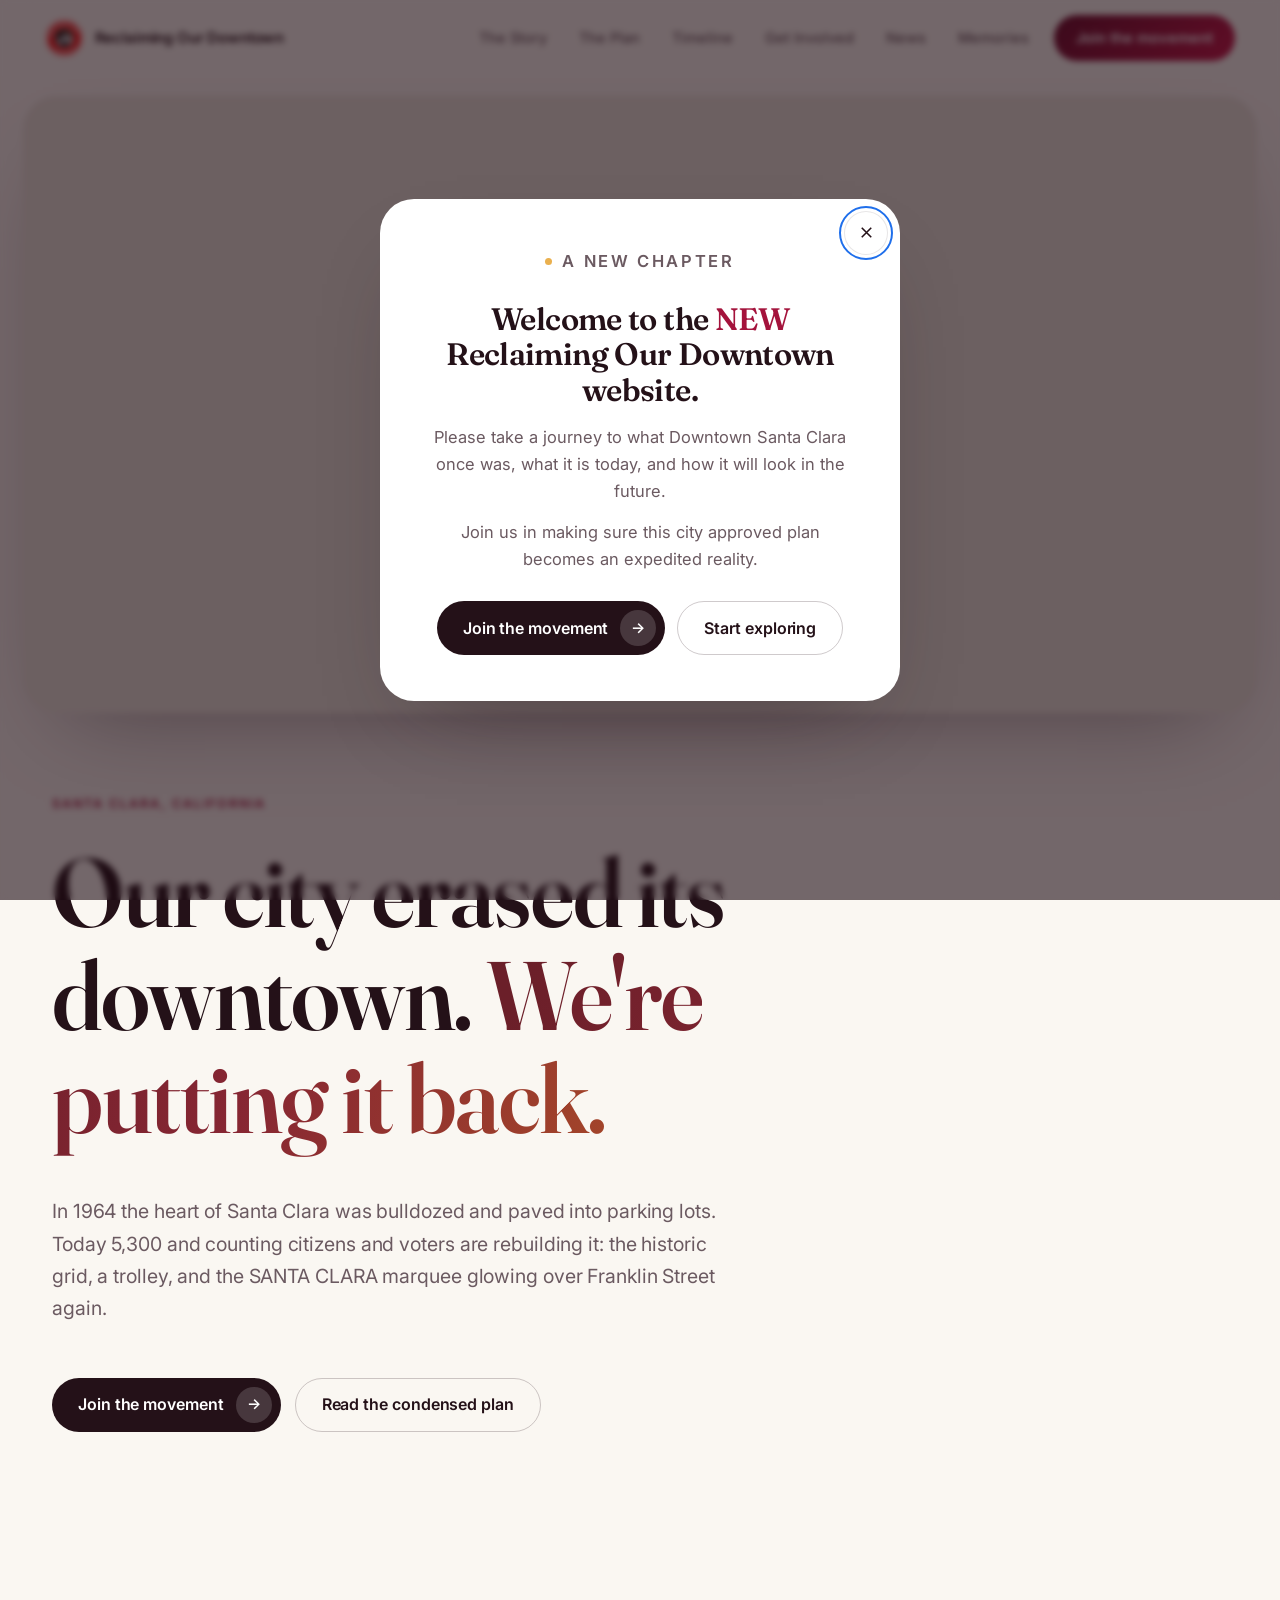
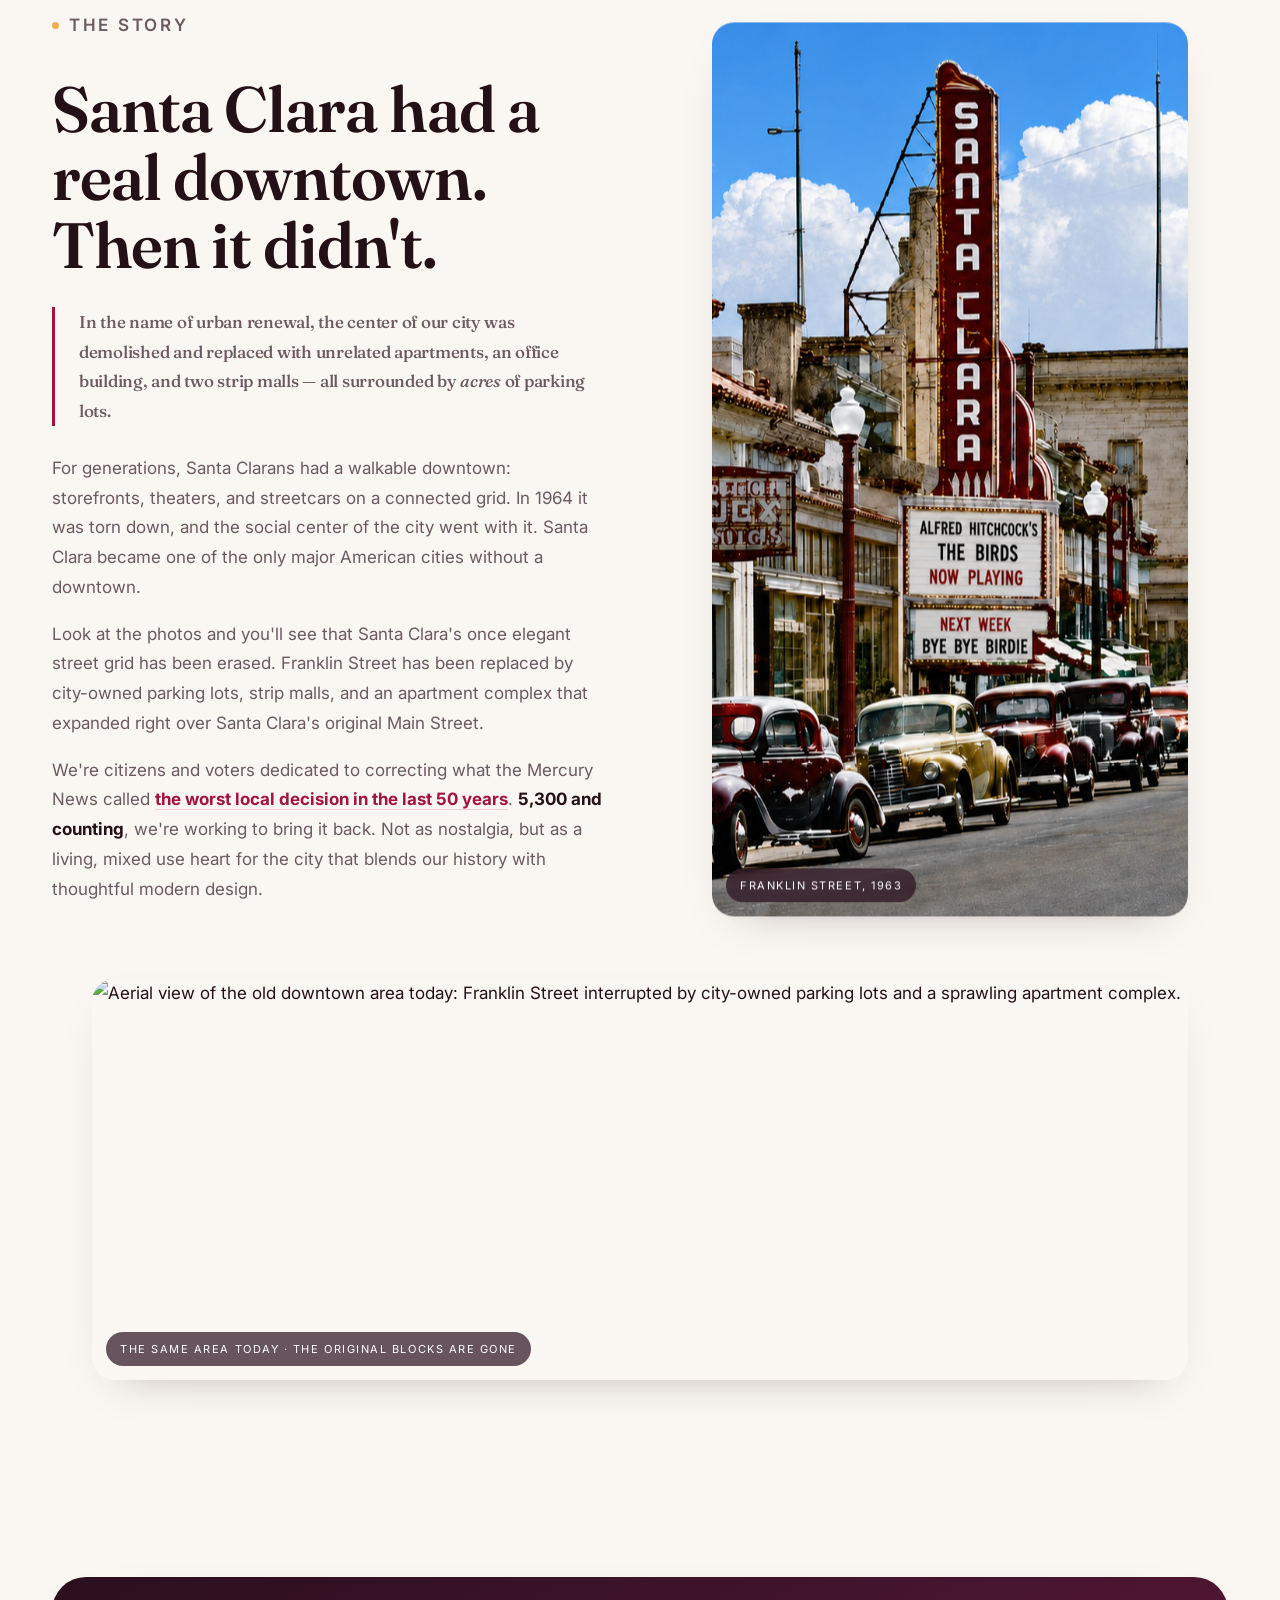
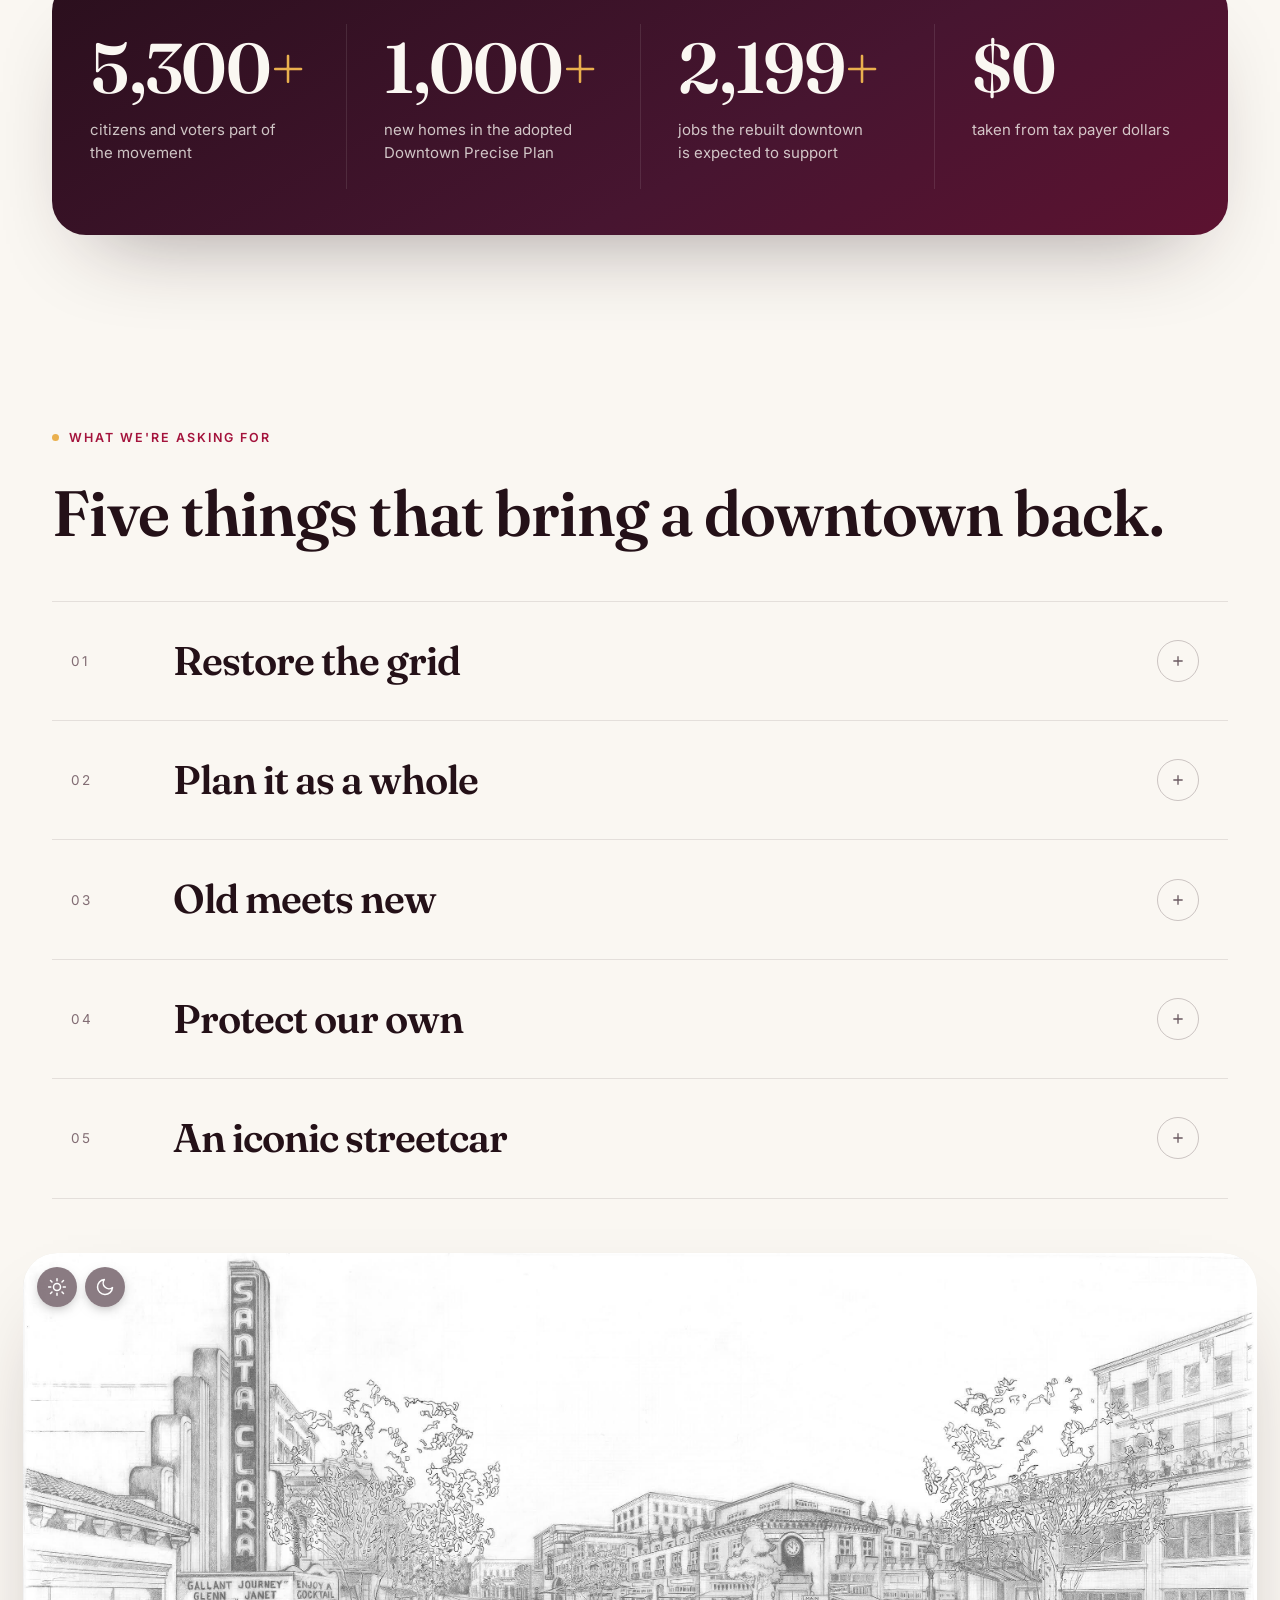
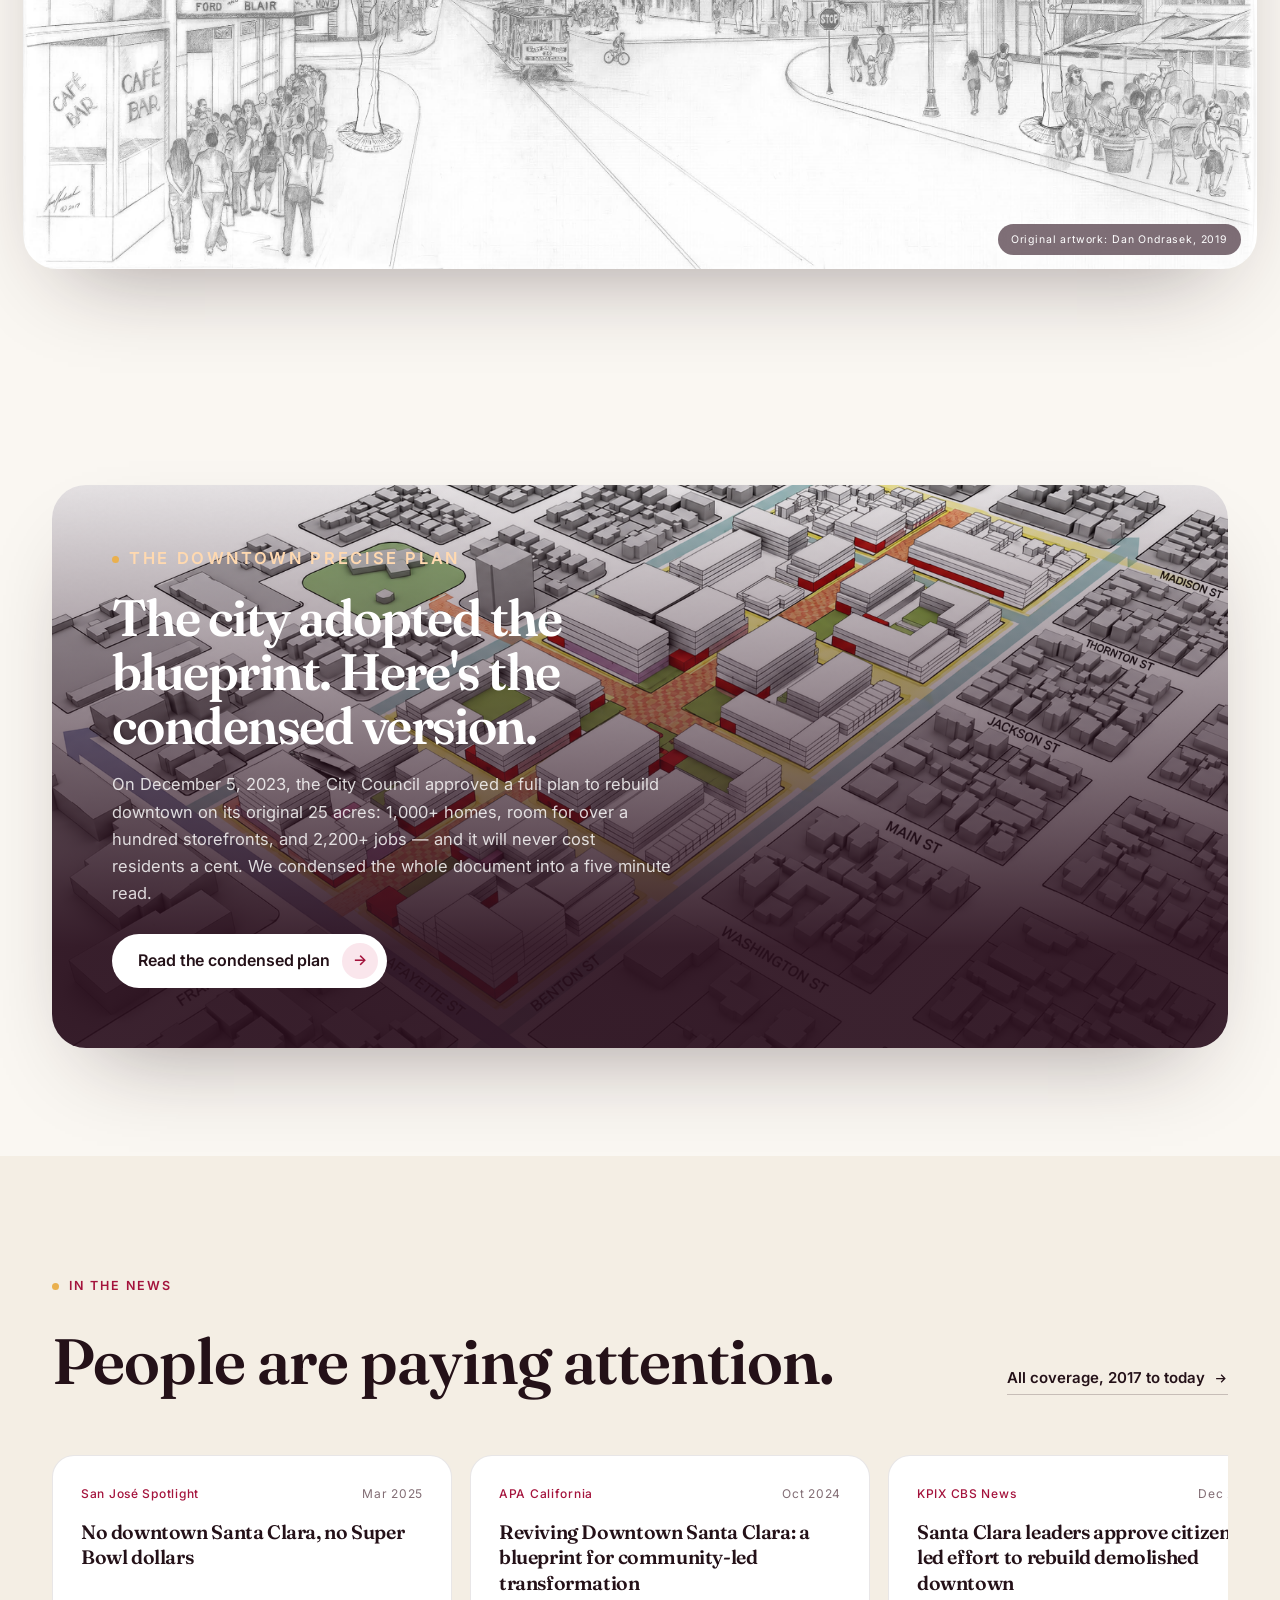
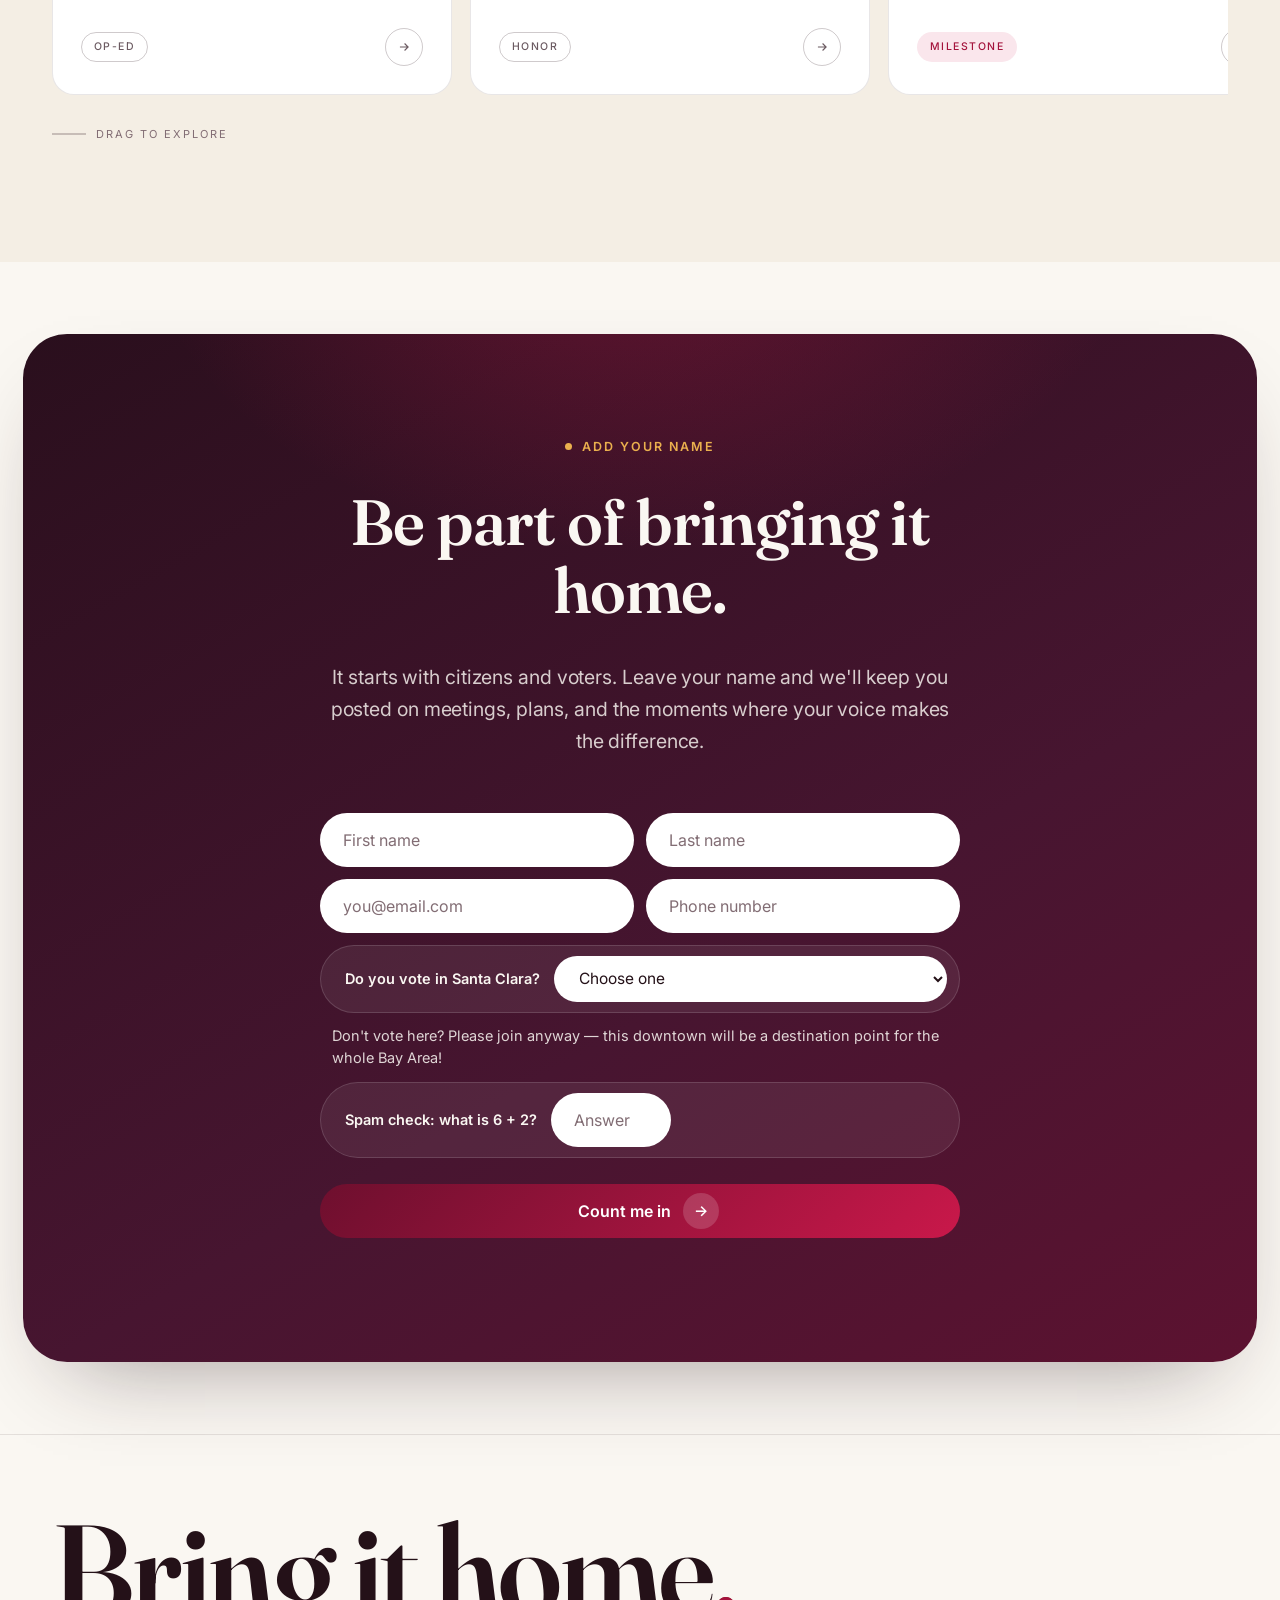
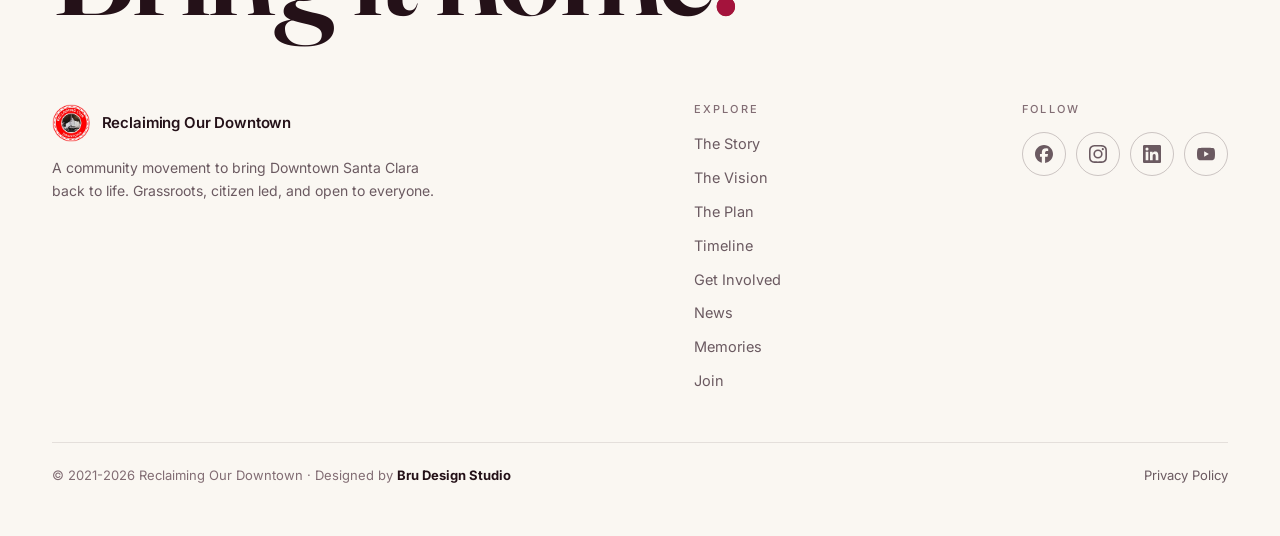
==== commit 9a7c2e9d: "Add files via upload" ====
--- a/index.html
+++ b/index.html
@@ -247,24 +247,28 @@
       <p class="kicker reveal">Add your name</p>
       <h2 class="h-lg" id="join-h" data-split>Be part of bringing it home.</h2>
       <p class="sub reveal" data-delay="1">It starts with citizens and voters. Leave your name and we'll keep you posted on meetings, plans, and the moments where your voice makes the difference.</p>
-      <!-- FORM HOOKUP: point this at Formspree / Netlify Forms / your list to collect real signups. -->
-      <form class="form reveal" data-delay="2" id="joinForm" novalidate>
+      <!-- Hooked up to Mailchimp (list: Members & Core Team Reclaim Our Downtown). Posts via hidden iframe so the page never navigates away. -->
+      <form class="form reveal" data-delay="2" id="joinForm" novalidate
+            action="https://115.us20.list-manage.com/subscribe/post?u=abbb78e0527b3e7deb2477745&amp;id=b83c9bd043&amp;f_id=00070eeef0"
+            method="post" target="mc-hidden-iframe" name="mc-embedded-subscribe-form">
         <div class="row">
-          <label class="sr-only" for="f-name">Your name</label>
-          <input id="f-name" type="text" name="name" placeholder="Your name" autocomplete="name" required />
+          <label class="sr-only" for="f-fname">Your first name</label>
+          <input id="f-fname" type="text" name="FNAME" placeholder="First name" autocomplete="given-name" required />
+          <label class="sr-only" for="f-lname">Your last name</label>
+          <input id="f-lname" type="text" name="LNAME" placeholder="Last name" autocomplete="family-name" required />
+        </div>
+        <div class="row">
           <label class="sr-only" for="f-email">Your email address</label>
-          <input id="f-email" type="email" name="email" placeholder="you@email.com" autocomplete="email" required />
-        </div>
-        <div class="row">
+          <input id="f-email" type="email" name="EMAIL" placeholder="you@email.com" autocomplete="email" required />
           <label class="sr-only" for="f-phone">Your phone number</label>
-          <input id="f-phone" type="tel" name="phone" placeholder="Phone number" autocomplete="tel" />
+          <input id="f-phone" type="tel" name="PHONE_display" placeholder="Phone number" autocomplete="tel" />
         </div>
         <div class="captcha">
           <label for="f-vote">Do you vote in Santa Clara?</label>
-          <select id="f-vote" name="vote" required>
+          <select id="f-vote" name="MMERGE3" required>
             <option value="" disabled selected>Choose one</option>
-            <option value="yes">Yes, I vote in Santa Clara</option>
-            <option value="no">No, I'm joining from nearby</option>
+            <option value="Yes, I vote in Santa Clara">Yes, I vote in Santa Clara</option>
+            <option value="No, I'm joining from nearby">No, I'm joining from nearby</option>
           </select>
         </div>
         <p class="vote-note">Don't vote here? Please join anyway — this downtown will be a destination point for the whole Bay Area!</p>
@@ -273,9 +277,18 @@
           <input id="f-captcha" type="text" inputmode="numeric" autocomplete="off" placeholder="Answer" aria-describedby="captchaErr" required />
         </div>
         <p class="form-err" id="captchaErr" role="alert"></p>
+        <!-- Split phone inputs Mailchimp expects; populated from the single visible field above at submit time. -->
+        <input type="hidden" name="PHONE[area]" id="f-phone-area" />
+        <input type="hidden" name="PHONE[detail1]" id="f-phone-detail1" />
+        <input type="hidden" name="PHONE[detail2]" id="f-phone-detail2" />
+        <!-- Mailchimp anti-bot honeypot: must stay empty and hidden from real visitors. -->
+        <div style="position:absolute;left:-5000px" aria-hidden="true">
+          <input type="text" name="b_abbb78e0527b3e7deb2477745_b83c9bd043" tabindex="-1" value="" />
+        </div>
         <button class="btn" type="submit">Count me in <span class="arr">&rarr;</span></button>
         <p class="form-ok" id="formOk" role="status" aria-live="polite"></p>
       </form>
+      <iframe name="mc-hidden-iframe" title="Mailchimp signup submission" aria-hidden="true" style="display:none"></iframe>
     </div>
   </div>
 </section>
--- a/styles.css
+++ b/styles.css
@@ -566,6 +566,24 @@
 }
 .form input::placeholder{color:var(--faint);}
 .form input:focus-visible{outline:none;border-color:var(--red-bright);box-shadow:0 0 0 4px rgba(216,27,79,.3);}
+.form textarea{
+  font-family:var(--font-body);font-size:16px;padding:16px 22px;border-radius:var(--r-m);
+  color:var(--ink);background:#fff;border:1.5px solid transparent;resize:vertical;
+  min-height:140px;transition:border-color .2s,box-shadow .2s;
+}
+.form textarea::placeholder{color:var(--faint);}
+.form textarea:focus-visible{outline:none;border-color:var(--red-bright);box-shadow:0 0 0 4px rgba(216,27,79,.3);}
+.form .file-field{
+  display:flex;flex-direction:column;gap:8px;background:#fff;border-radius:var(--r-m);
+  padding:16px 22px;border:1.5px solid transparent;transition:border-color .2s,box-shadow .2s;
+}
+.form .file-field:focus-within{border-color:var(--red-bright);box-shadow:0 0 0 4px rgba(216,27,79,.3);}
+.form .file-field label{font-weight:600;font-size:14.5px;color:var(--ink);}
+.form input[type=file]{
+  flex:none;padding:0;border:none;background:none;min-height:0;border-radius:0;
+  font-size:14.5px;color:var(--muted);
+}
+.form .file-hint{margin:0;font-size:13px;color:var(--faint);}
 .captcha{
   display:flex;align-items:center;gap:14px;flex-wrap:wrap;background:rgba(255,255,255,.07);
   border:1px solid rgba(255,255,255,.14);border-radius:999px;padding:10px 12px 10px 24px;text-align:left;
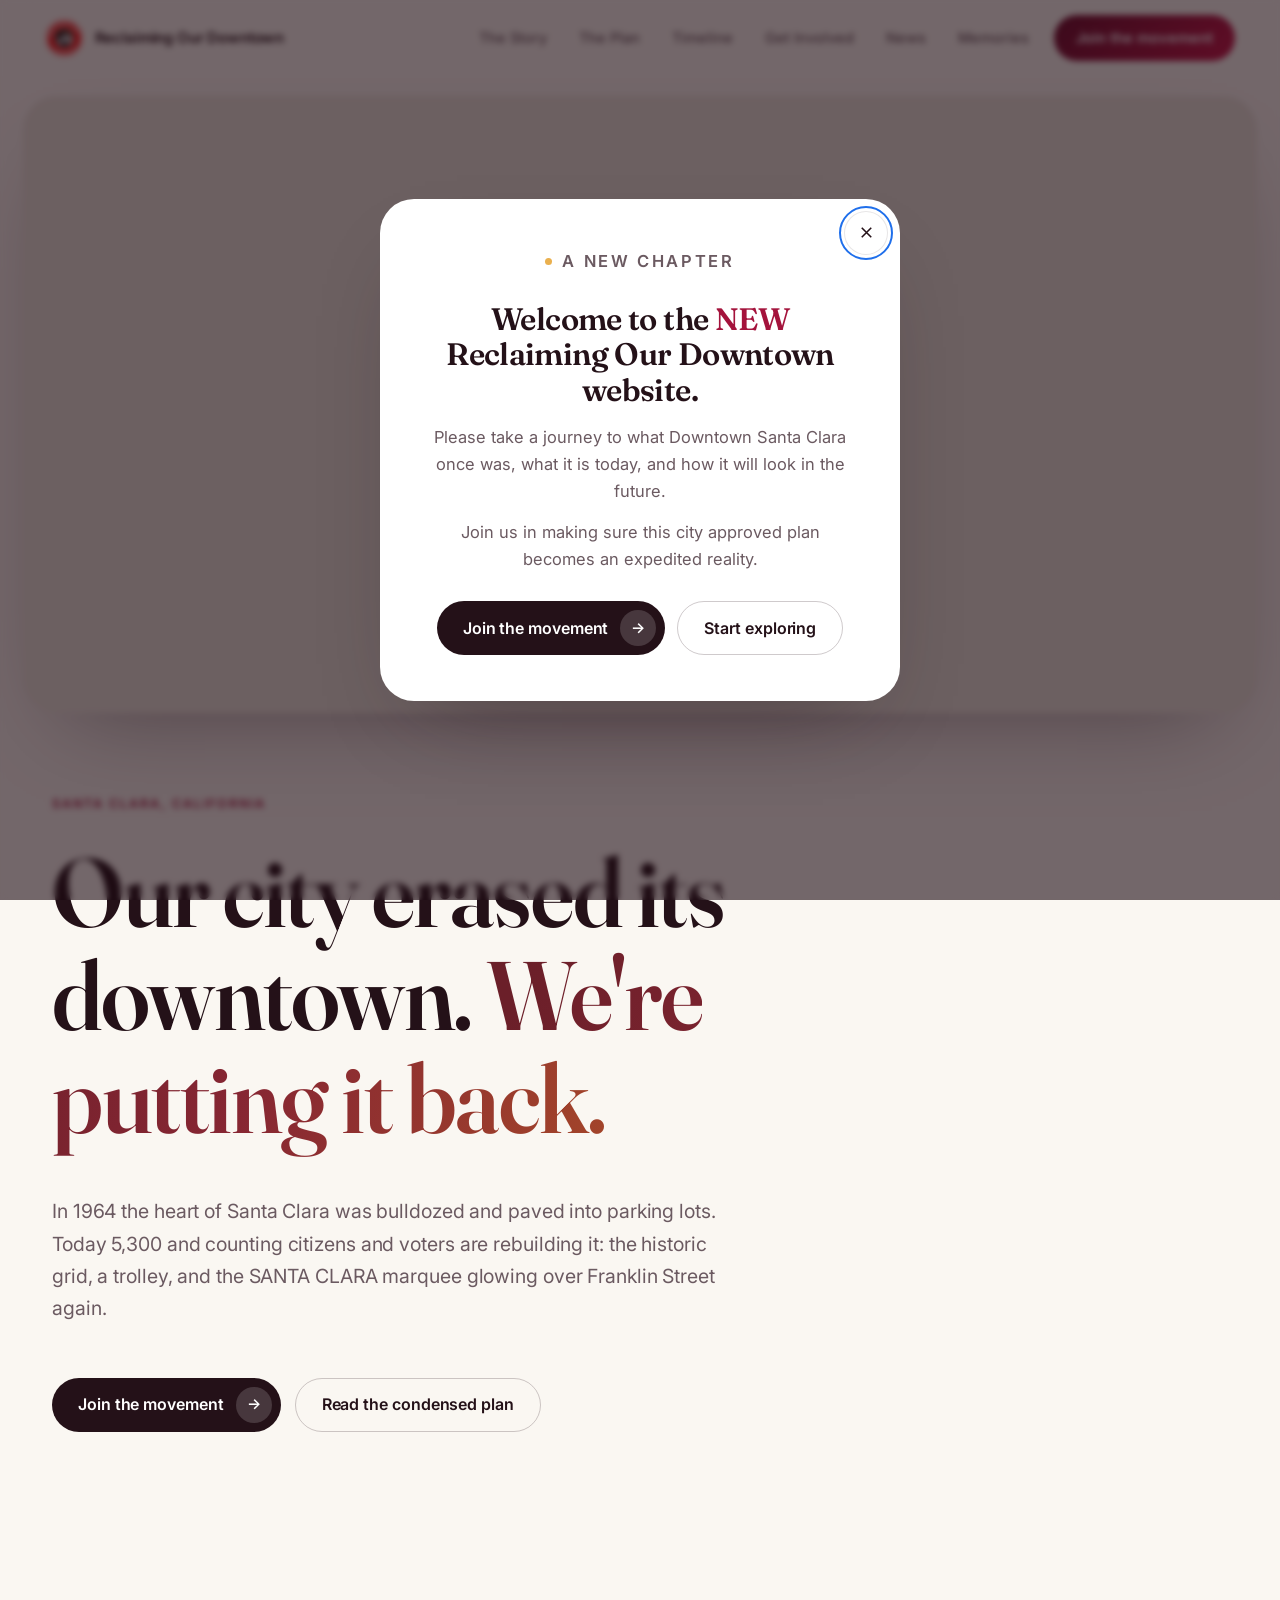
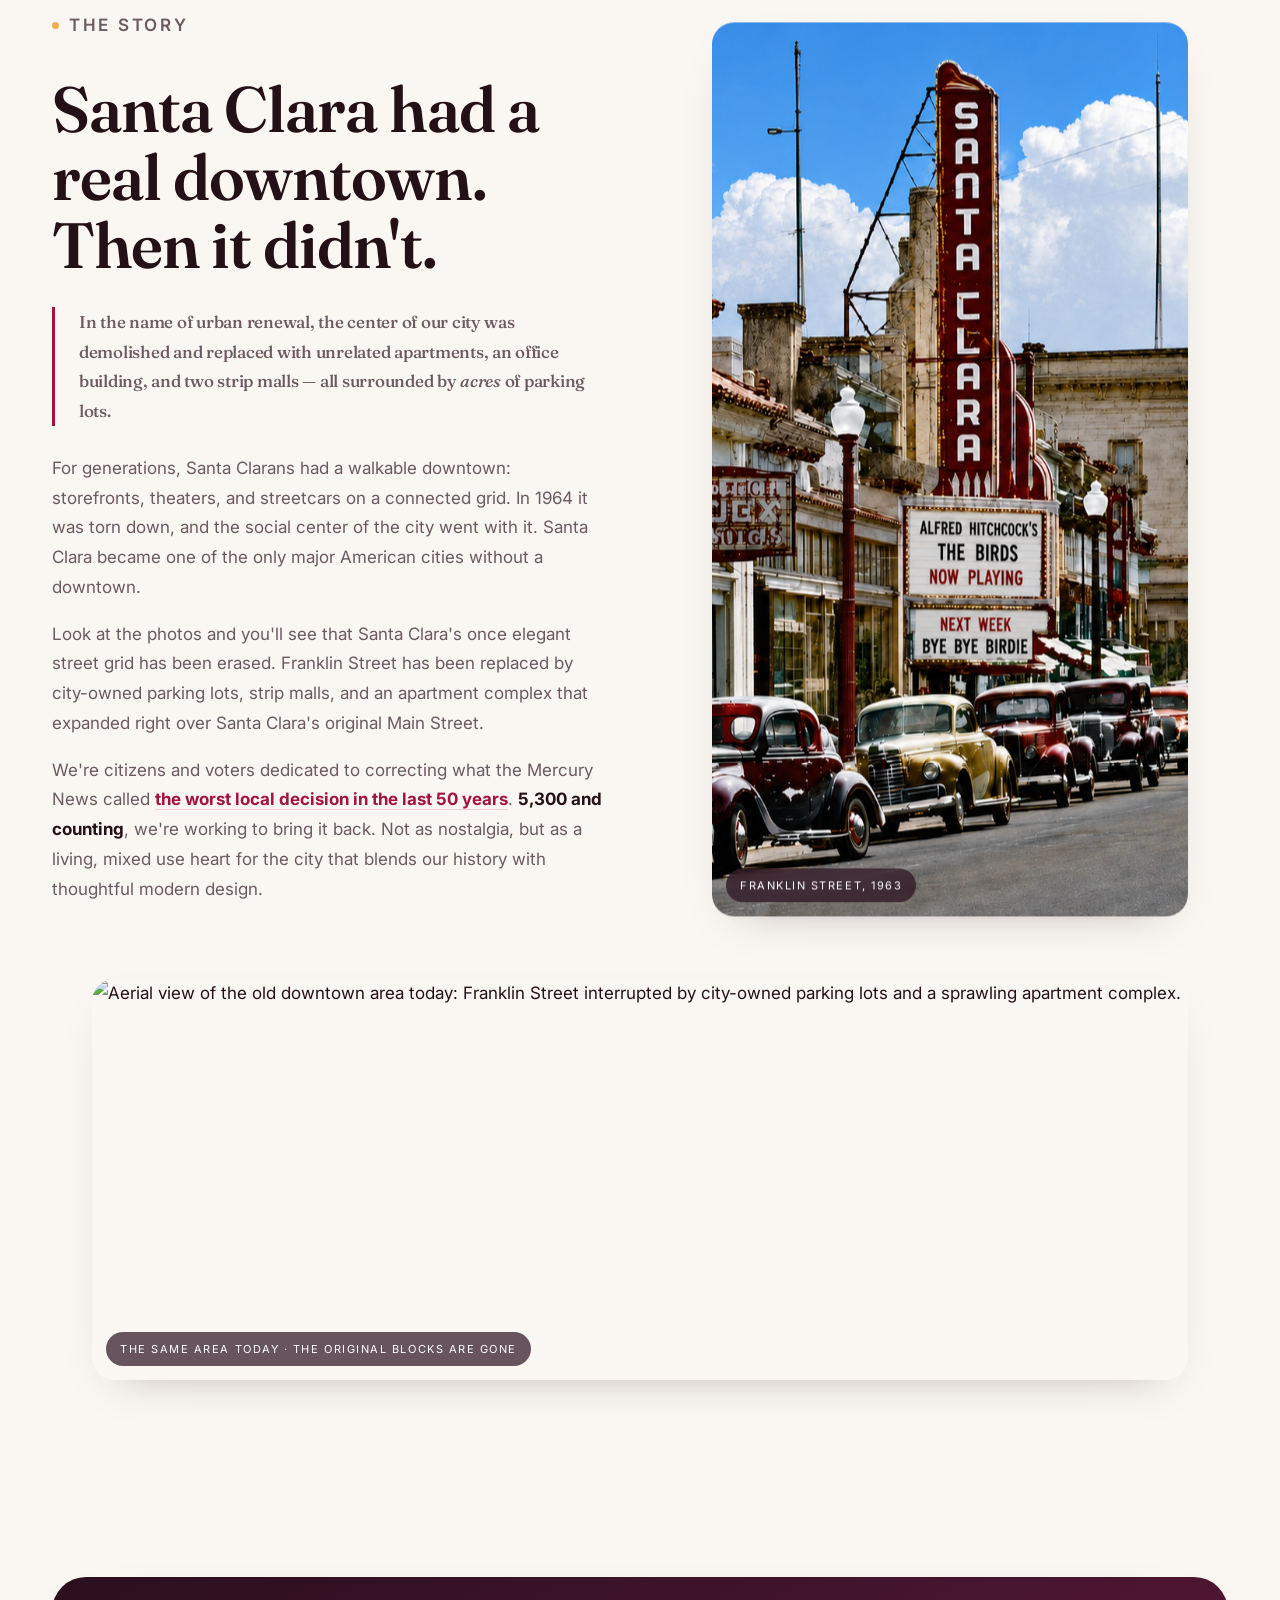
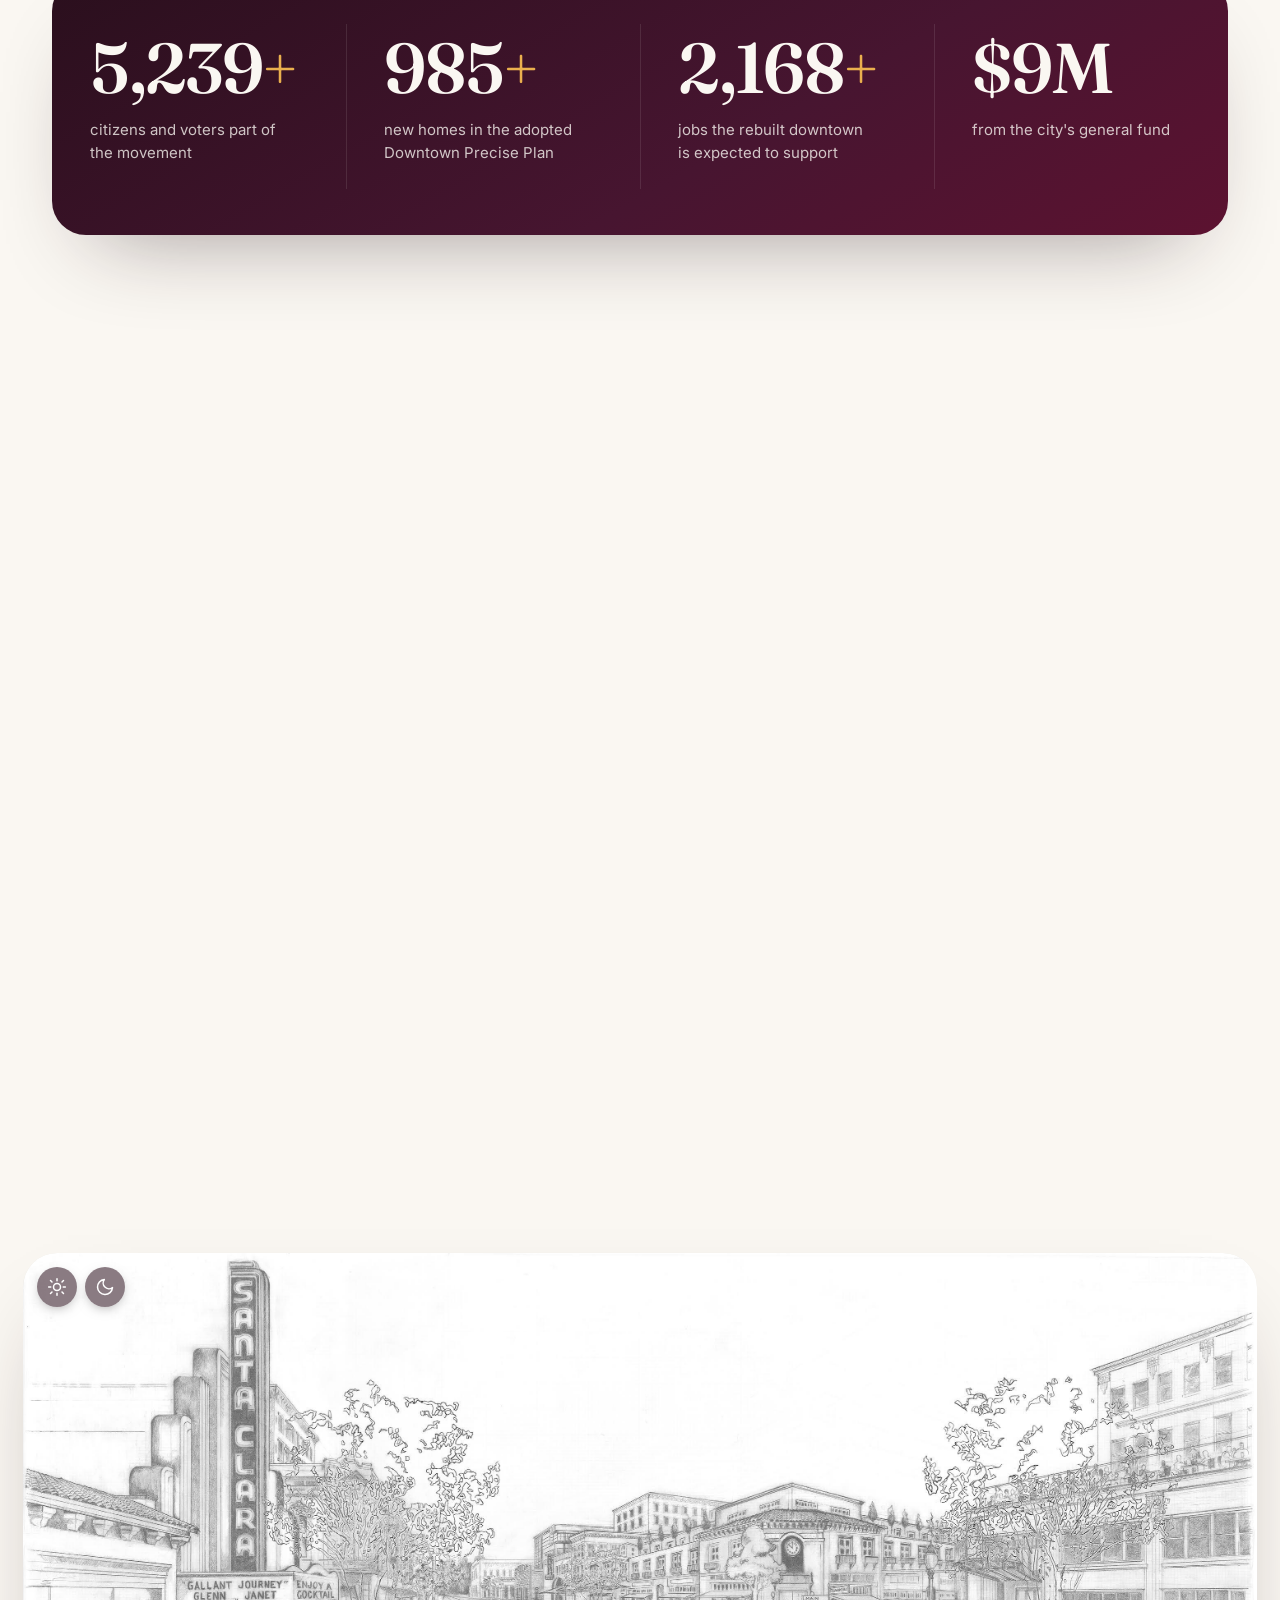
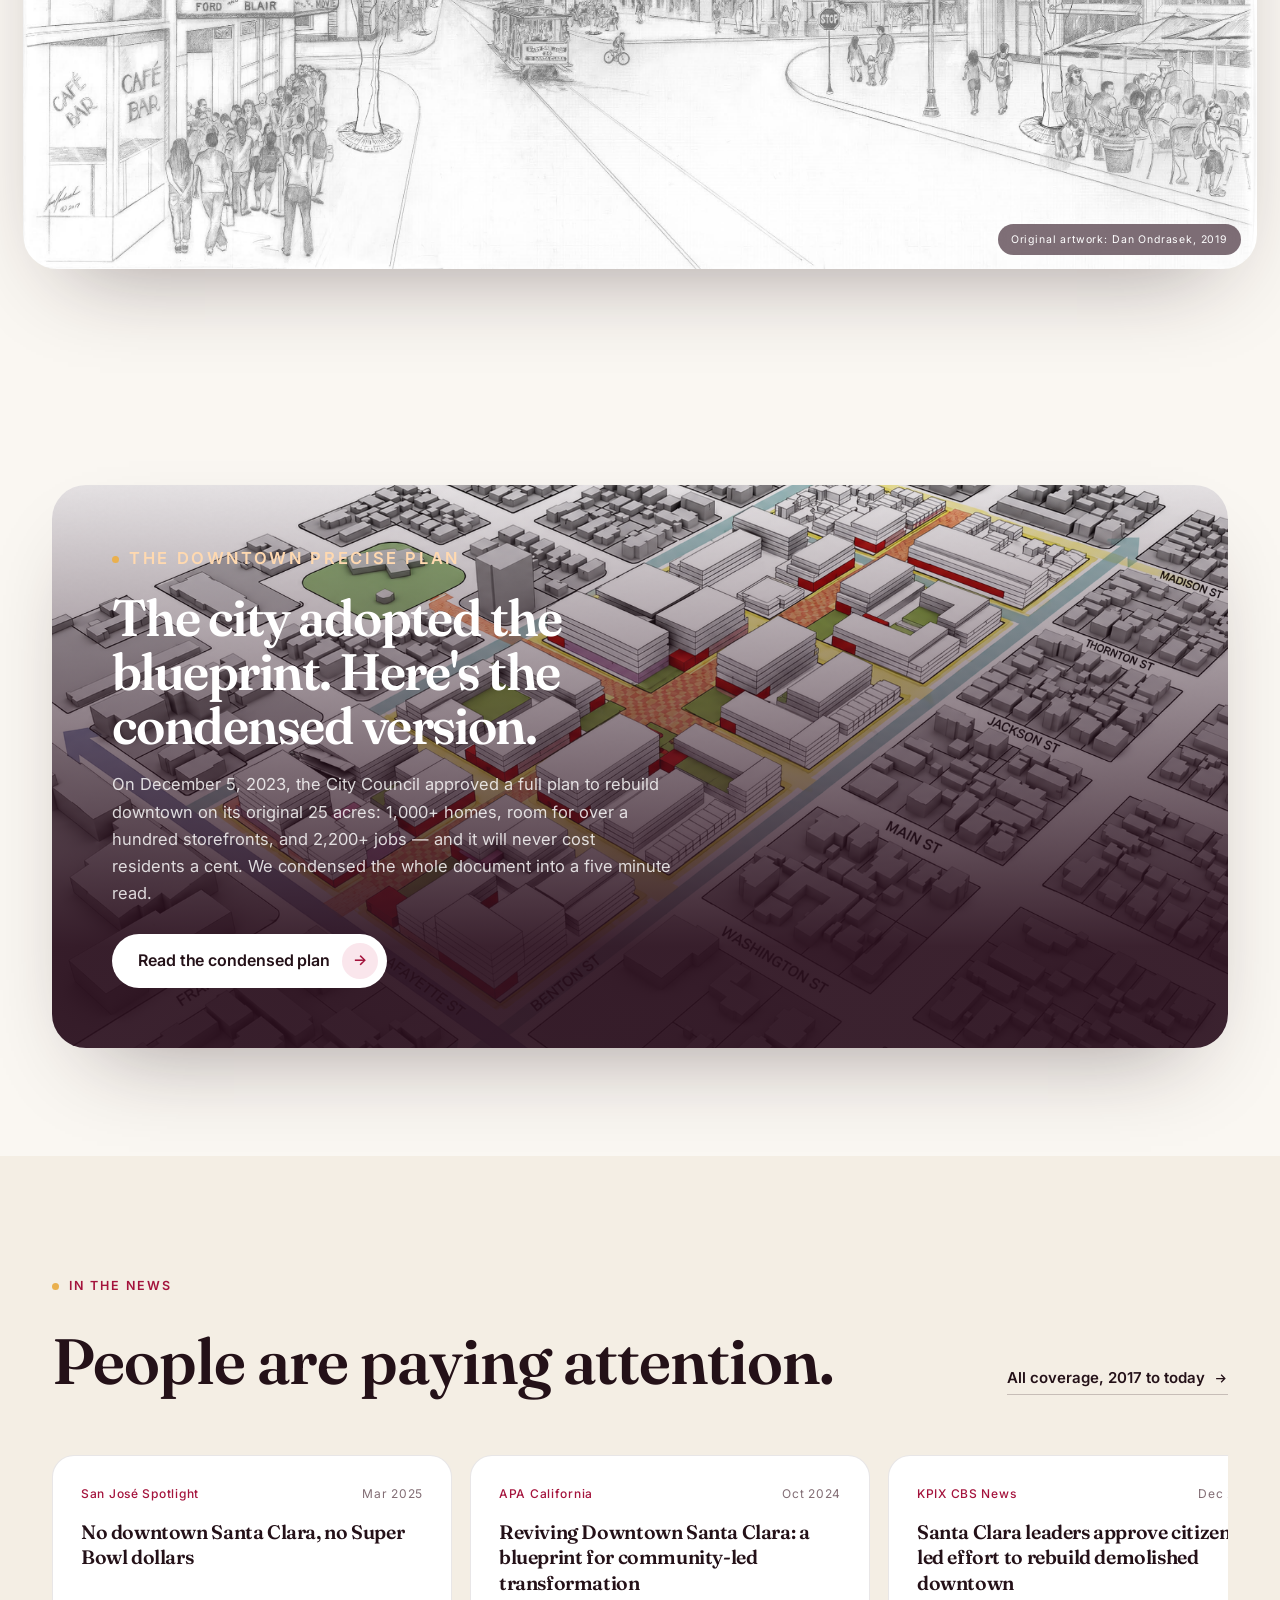
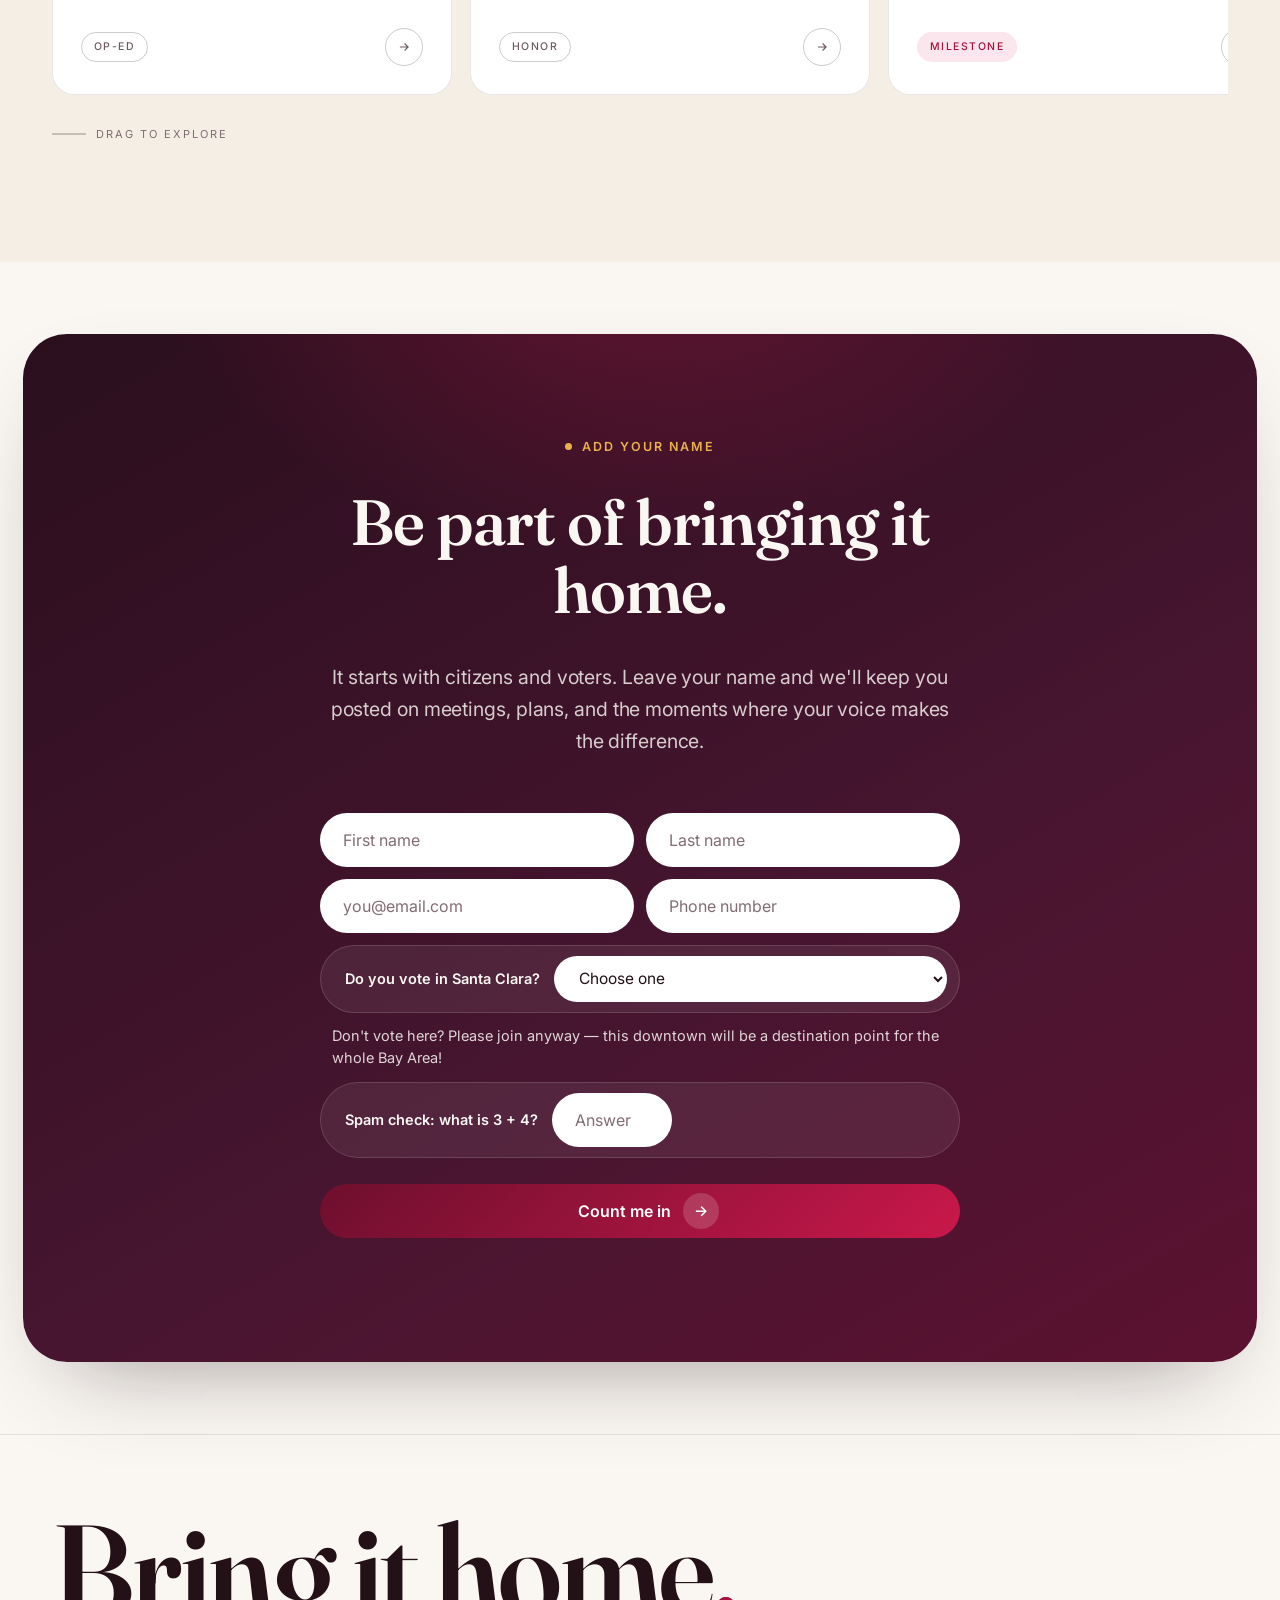
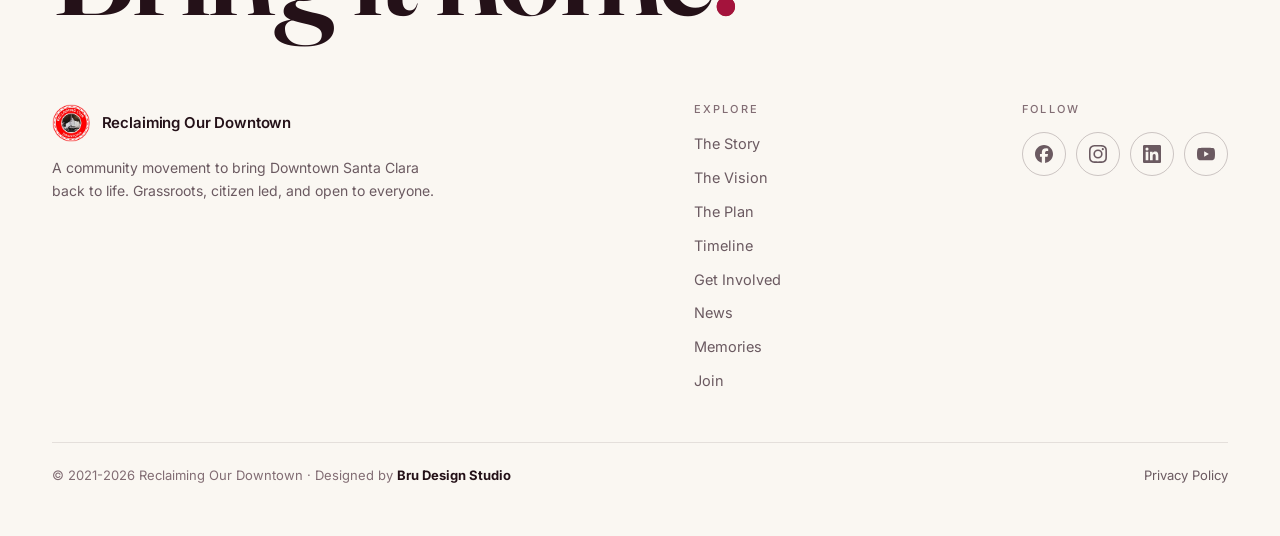
==== commit 1b239f38: "Add files via upload" ====
--- a/index.html
+++ b/index.html
@@ -100,7 +100,7 @@
       </div>
       <div class="stat">
         <div class="big"><span data-count-down="600" data-prefix="$" data-suffix="M">$600M</span></div>
-        <p class="lbl">taken from tax payer dollars</p>
+        <p class="lbl">from the city's general fund</p>
       </div>
     </div>
   </div>
--- a/styles.css
+++ b/styles.css
@@ -521,6 +521,12 @@
   background:radial-gradient(closest-side,rgba(255,255,255,.14),transparent);pointer-events:none;
 }
 @media(max-width:820px){.jobs-band{grid-template-columns:1fr;}}
+/* single-column variant — no jnum, content centered */
+.jobs-band.solo{grid-template-columns:minmax(0,1fr);justify-items:center;text-align:center;}
+.jobs-band.solo .jcopy{align-items:center;width:100%;min-width:0;max-width:640px;margin:0 auto;}
+.jobs-band.solo .jcopy p{max-width:52ch;}
+.jobs-band.solo .form{max-width:520px;}
+.jobs-band.solo .hero-actions{justify-content:center;}
 .jobs-band .jnum{
   font-family:var(--font-display);font-weight:700;letter-spacing:-.05em;
   font-size:clamp(76px,11vw,160px);line-height:.9;white-space:nowrap;
@@ -814,6 +820,14 @@
 .mem-card.audio audio{width:100%;margin-top:14px;}
 .mem-waves{display:flex;align-items:flex-end;gap:3px;height:52px;padding:16px 22px 0;}
 .mem-waves i{flex:1;background:var(--red-tint-2);border-radius:2px;display:block;}
+/* call-to-action tile, mixed into the memories grid */
+.mem-card.cta{background:var(--grad-deep);border-color:transparent;color:#fff;}
+.mem-card.cta .mem-body{padding:34px 26px;text-align:center;display:flex;flex-direction:column;align-items:center;gap:12px;}
+.mem-card.cta .mem-tag{background:rgba(255,255,255,.14);color:#fff;}
+.mem-card.cta h3{color:#fff;margin:0;}
+.mem-card.cta p{color:rgba(255,255,255,.82);margin:0;font-size:15px;line-height:1.6;max-width:32ch;}
+.mem-card.cta .btn.ghost{color:#fff;border-color:rgba(255,255,255,.5);margin-top:6px;}
+.mem-card.cta .btn.ghost:hover{color:#fff;border-color:#fff;background:rgba(255,255,255,.14);}
 /* empty state — shown until the first real memories are published */
 .mem-empty{
   text-align:center;max-width:720px;margin:0 auto;overflow:hidden;
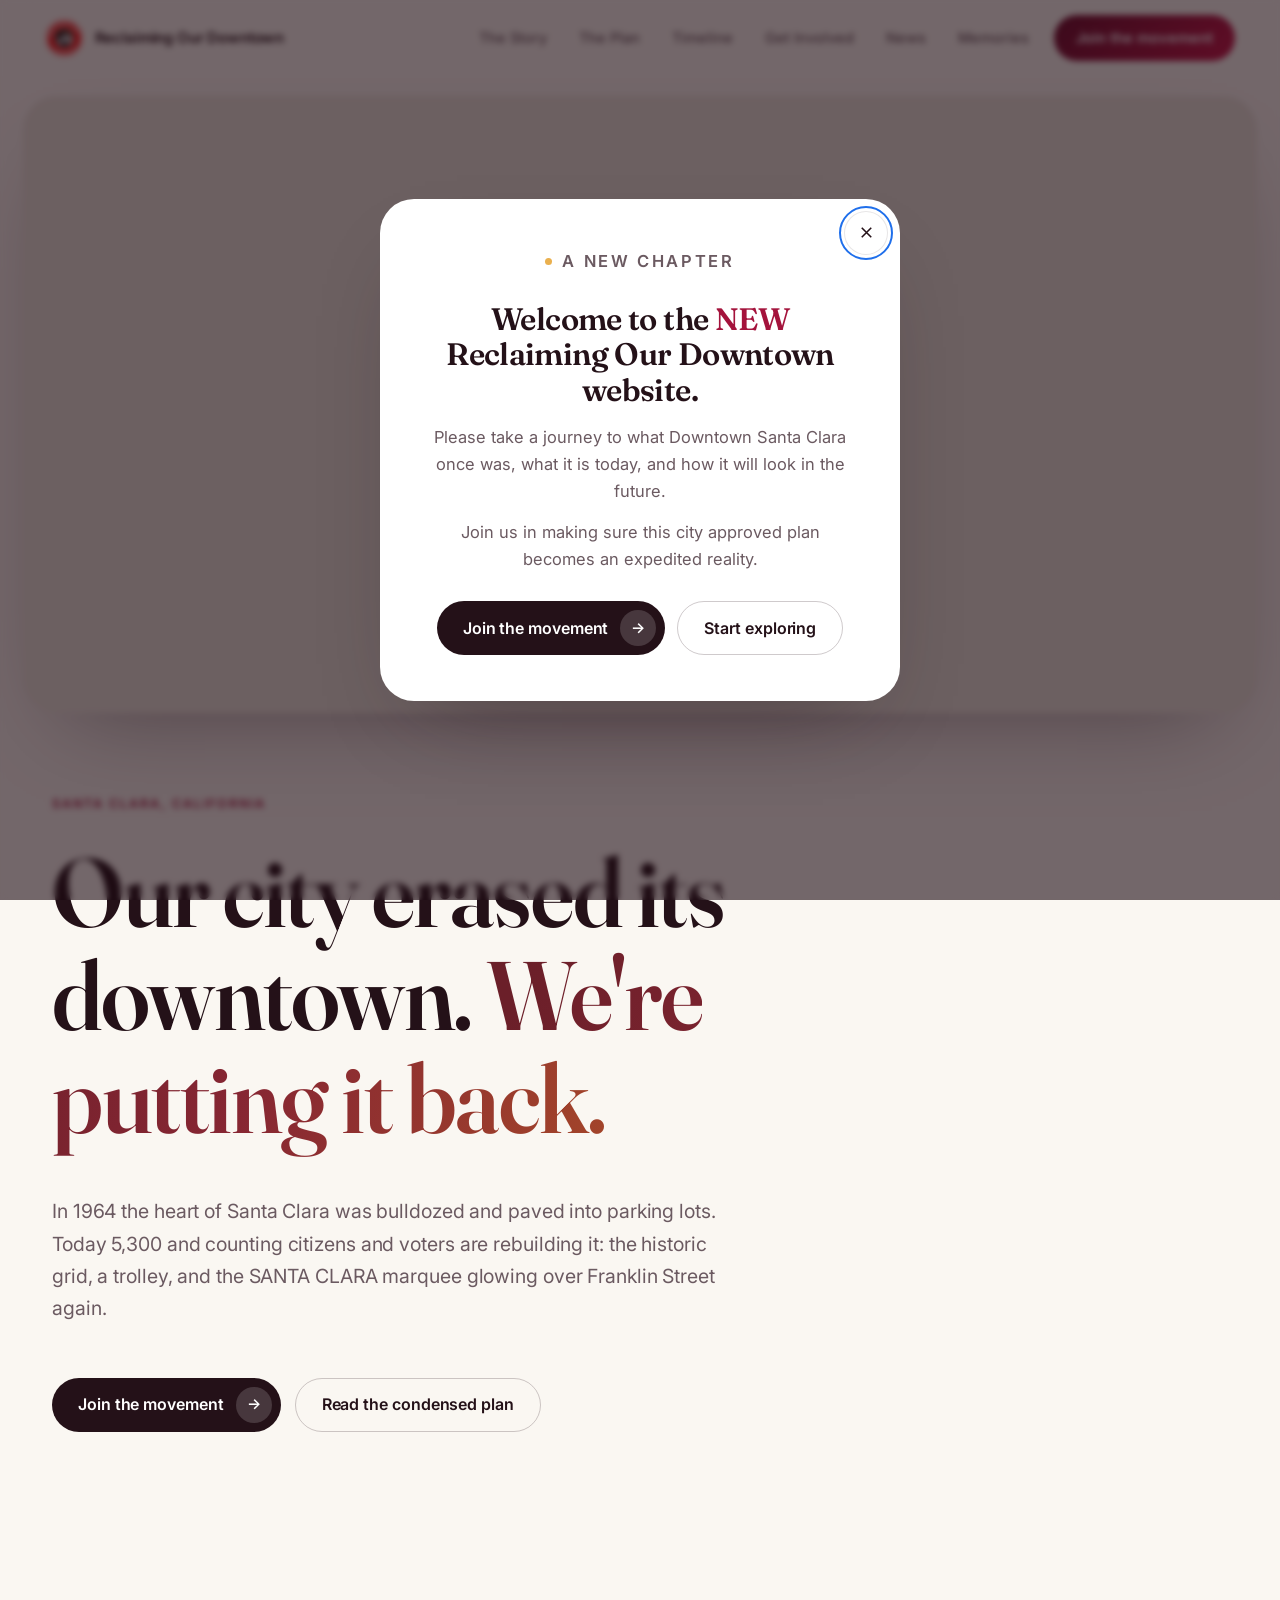
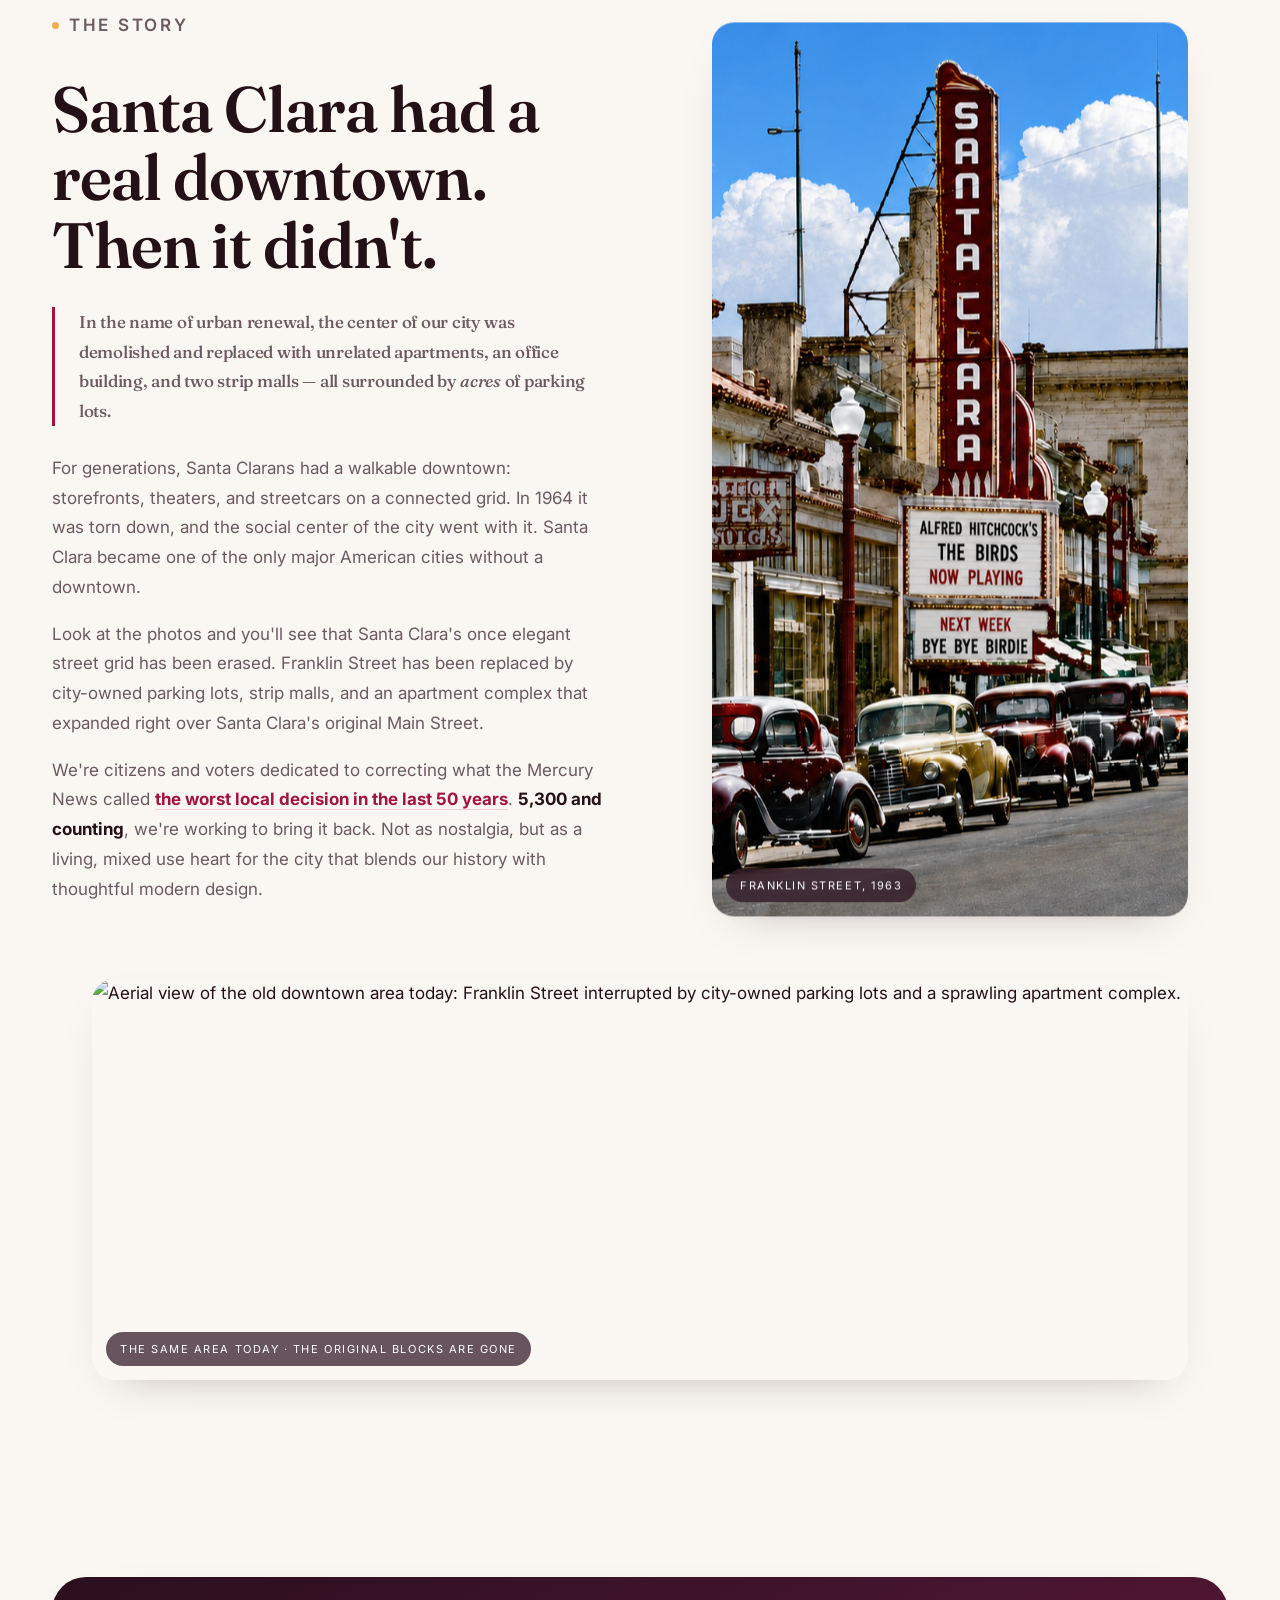
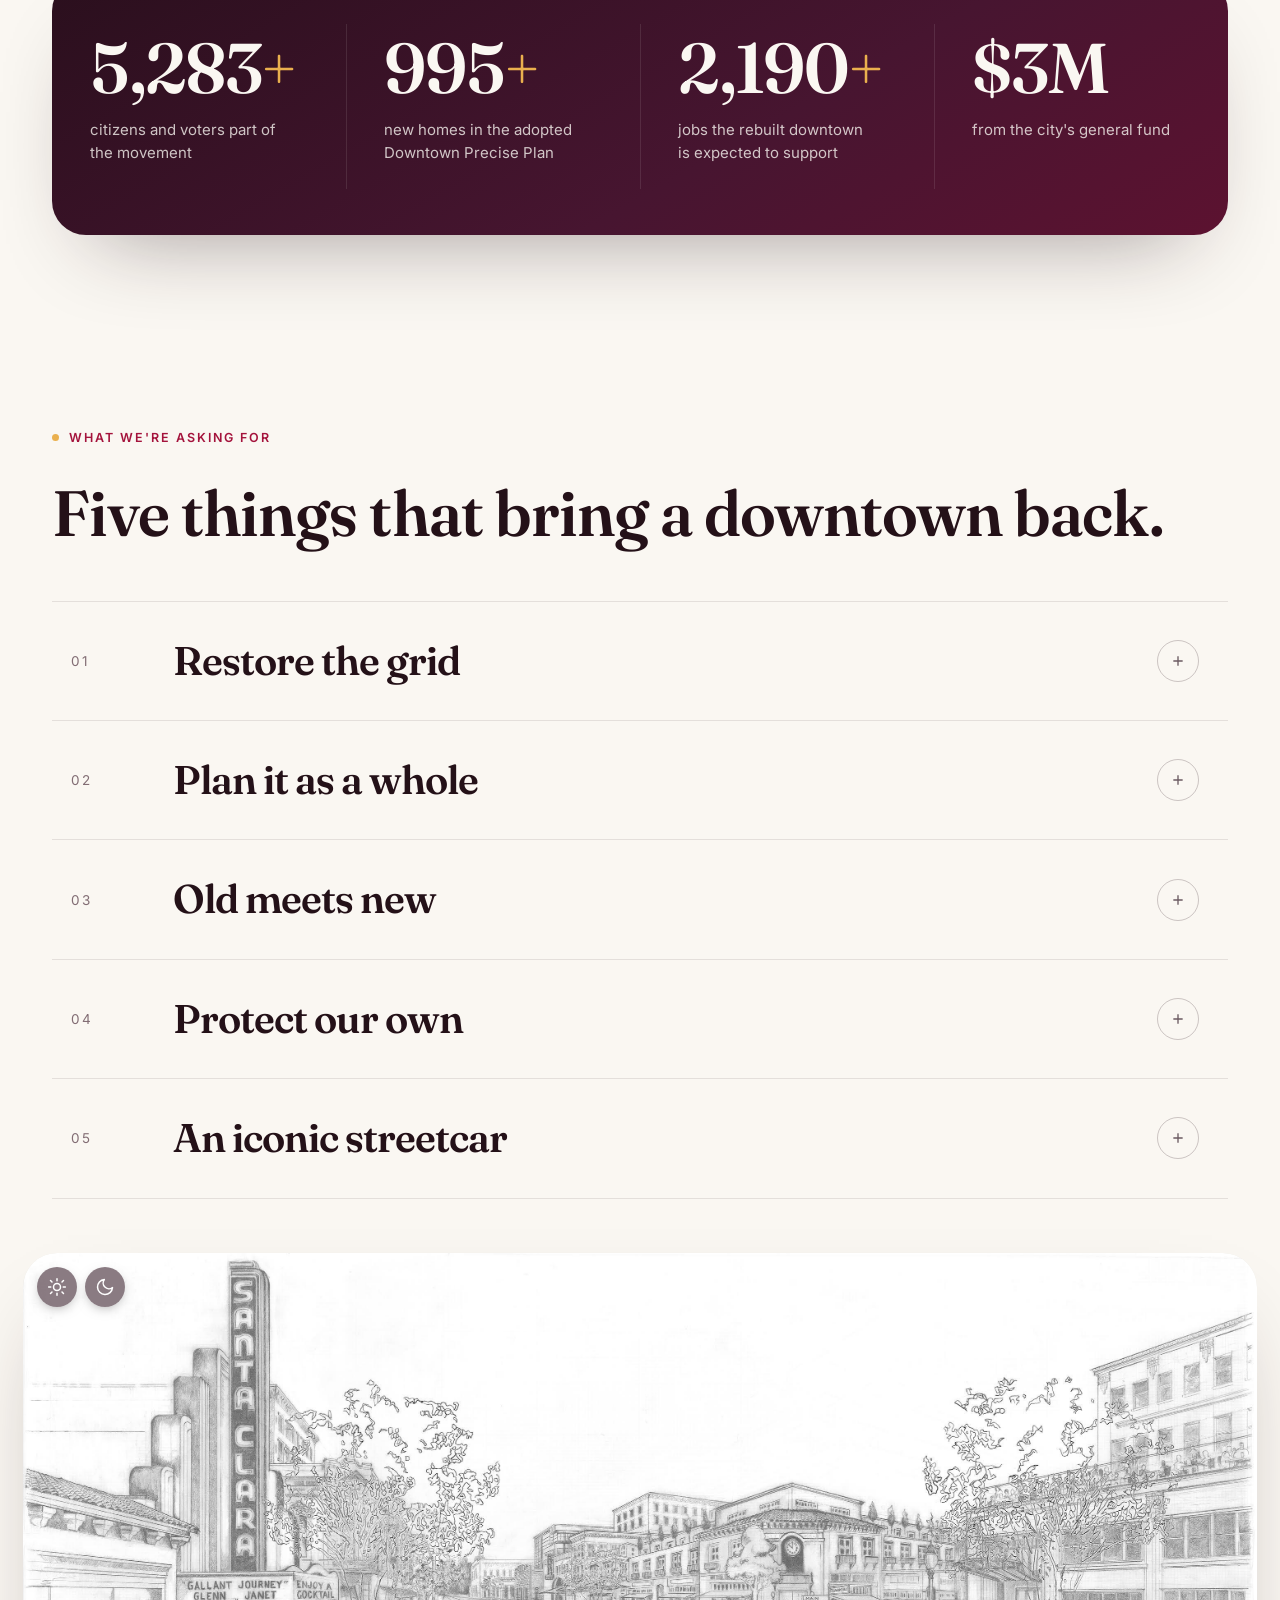
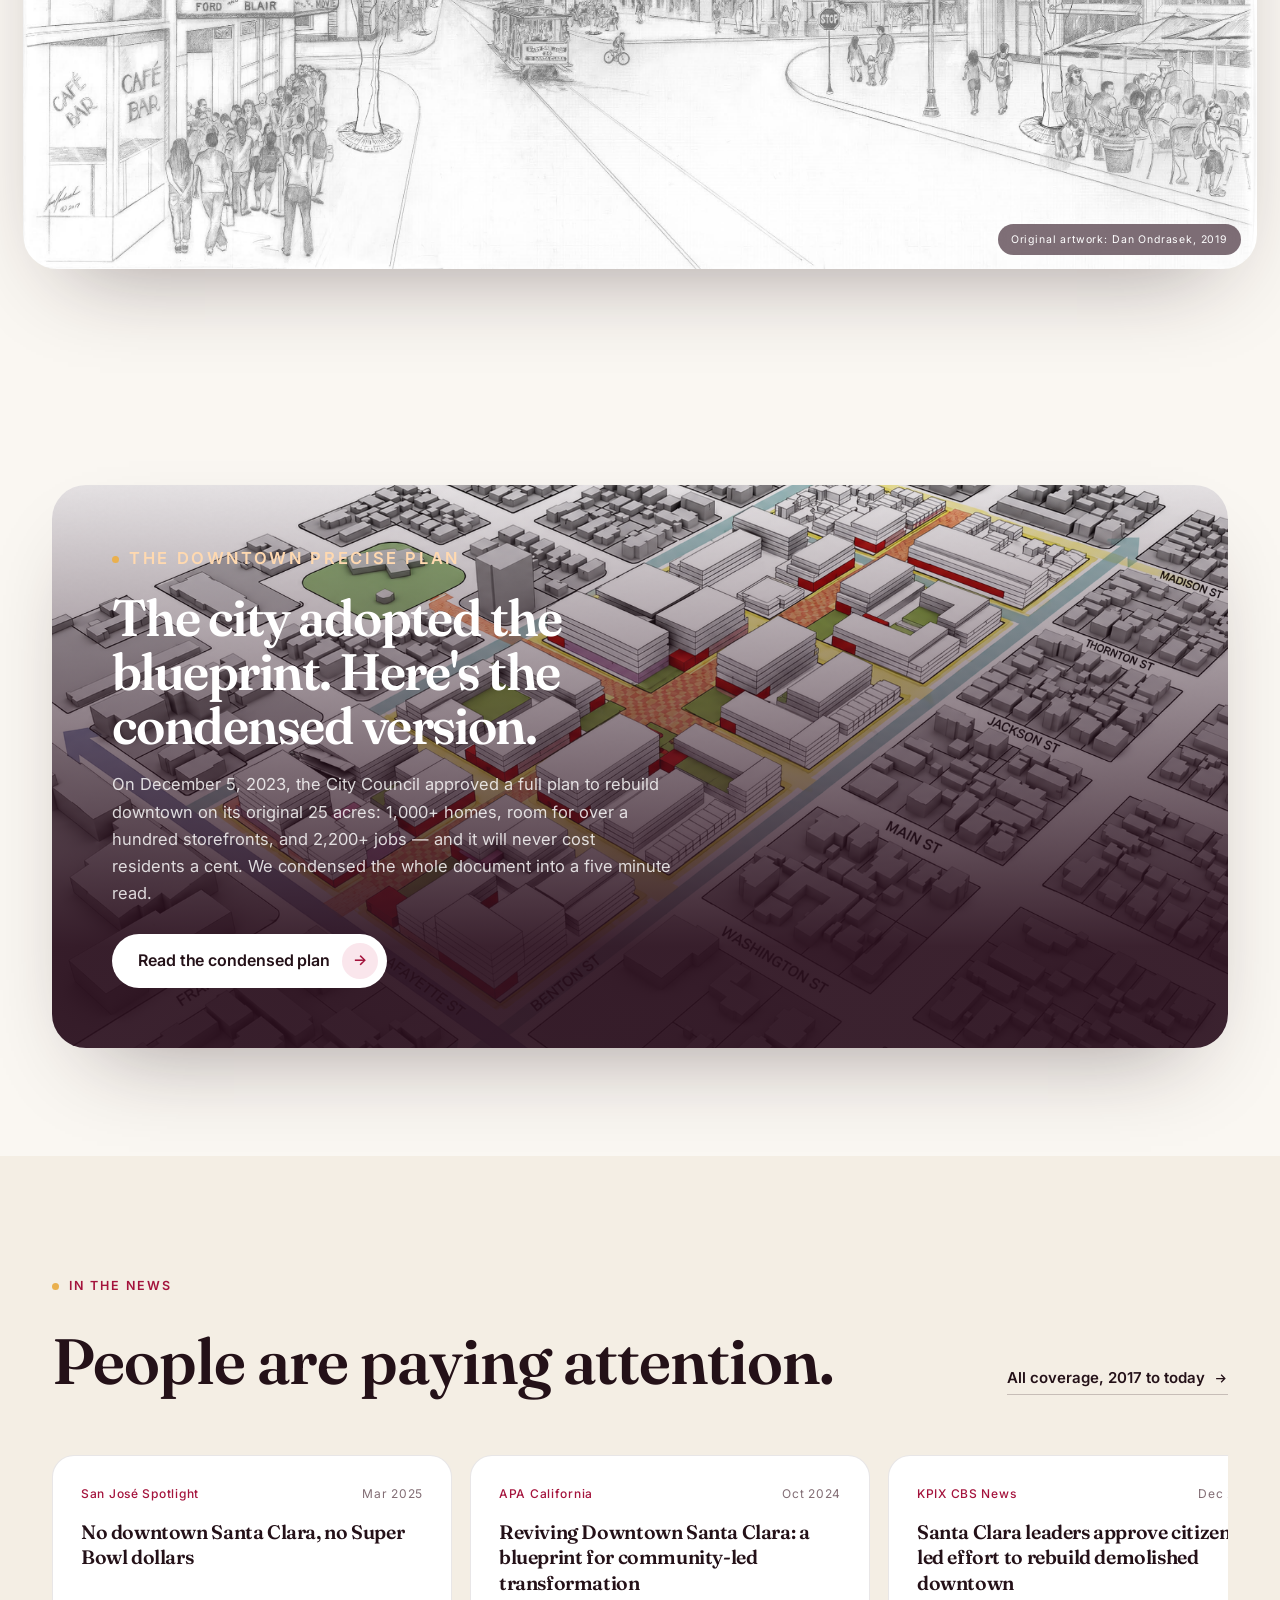
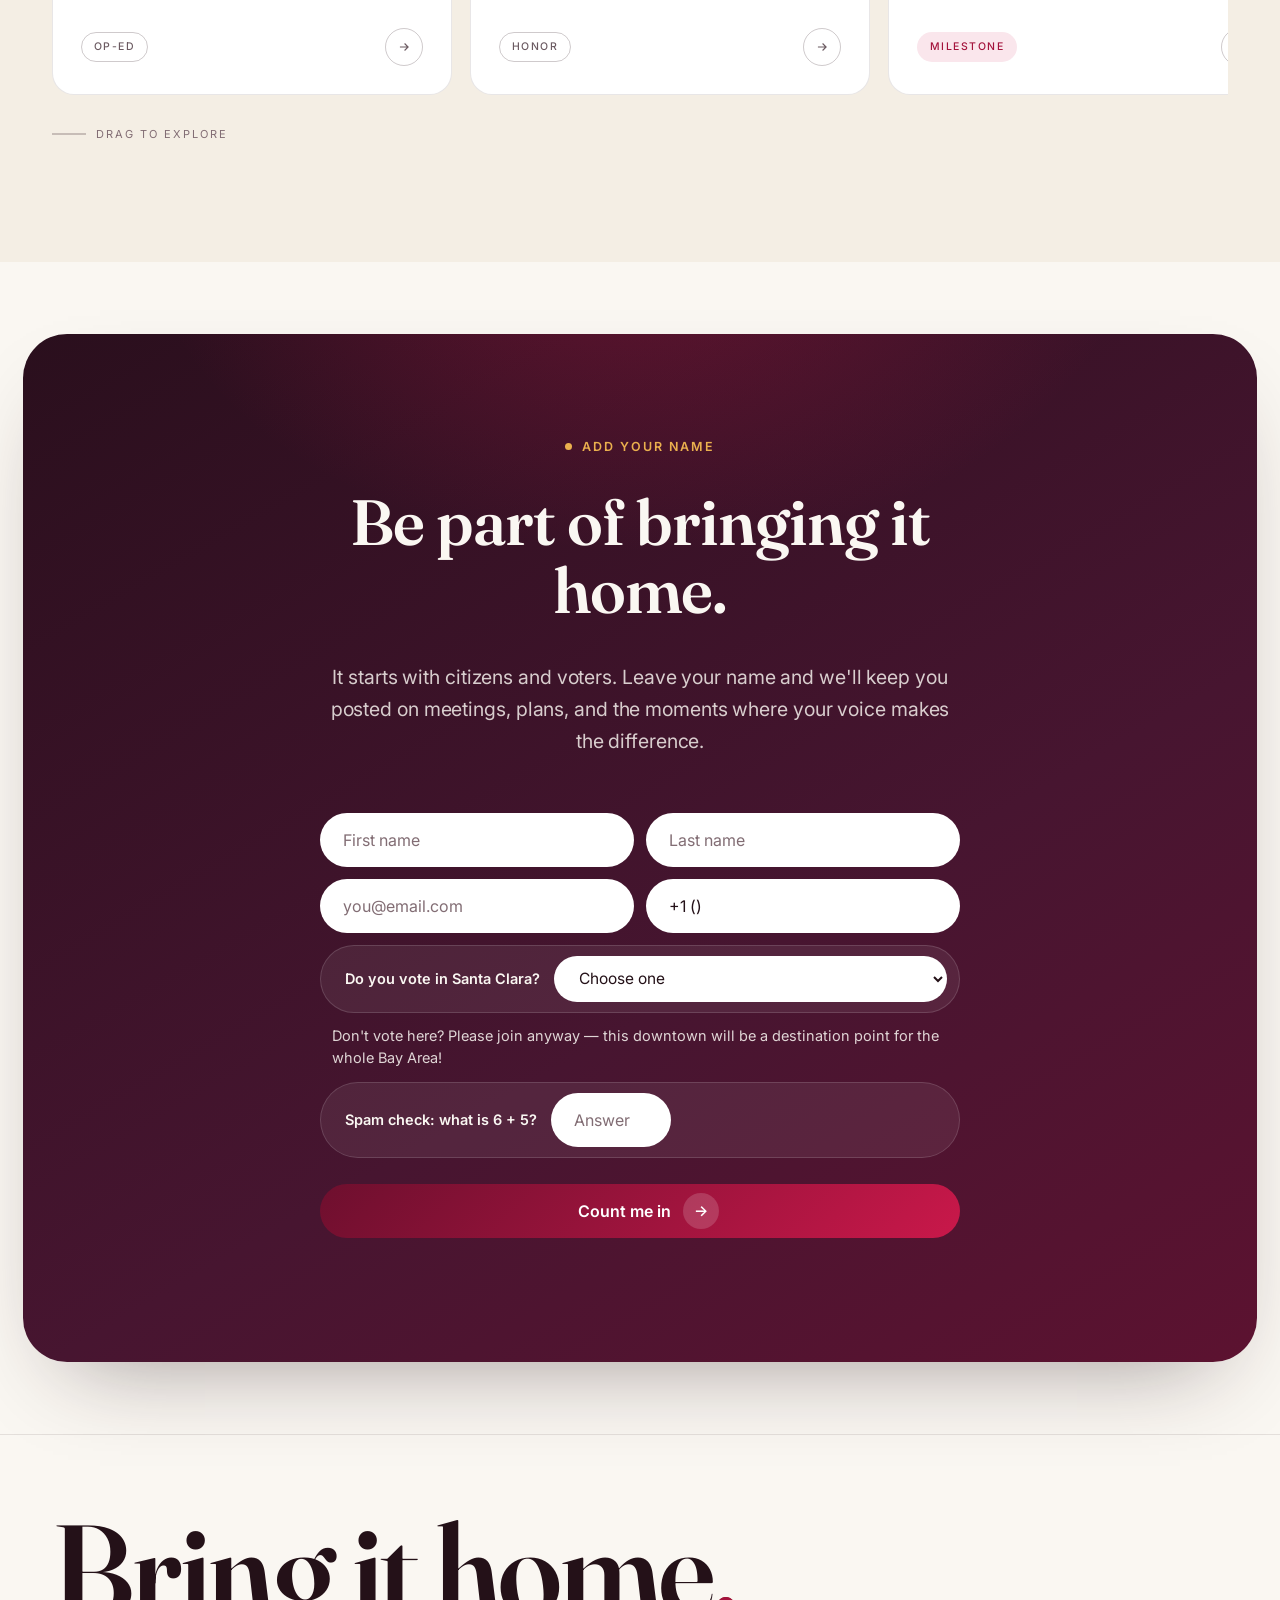
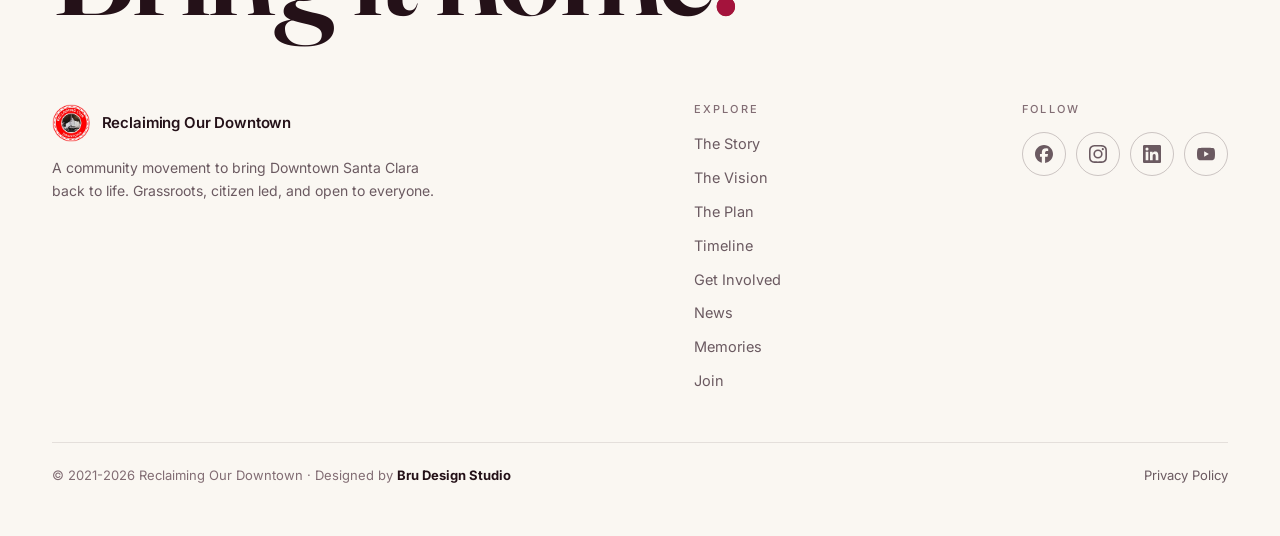
==== commit 42ee8499: "Add files via upload" ====
--- a/index.html
+++ b/index.html
@@ -13,7 +13,7 @@
 <link rel="preconnect" href="https://fonts.googleapis.com" />
 <link rel="preconnect" href="https://fonts.gstatic.com" crossorigin />
 <link href="https://fonts.googleapis.com/css2?family=Fraunces:opsz,wght@9..144,500;9..144,600;9..144,700&family=Inter:wght@400;500;600;700&display=swap" rel="stylesheet" />
-<link rel="stylesheet" href="styles.css?v=20260707c" />
+<link rel="stylesheet" href="styles.css?v=20260710e" />
 </head>
 <body>
 <a class="skip" href="#main">Skip to content</a>
@@ -261,7 +261,7 @@
           <label class="sr-only" for="f-email">Your email address</label>
           <input id="f-email" type="email" name="EMAIL" placeholder="you@email.com" autocomplete="email" required />
           <label class="sr-only" for="f-phone">Your phone number</label>
-          <input id="f-phone" type="tel" name="PHONE_display" placeholder="Phone number" autocomplete="tel" />
+          <input id="f-phone" type="tel" name="PHONE_display" placeholder="Phone number" autocomplete="tel" value="+1 ()" />
         </div>
         <div class="captcha">
           <label for="f-vote">Do you vote in Santa Clara?</label>
--- a/styles.css
+++ b/styles.css
@@ -368,26 +368,33 @@
 /* ============ VISION LIST (hover to open) ============ */
 .vlist{border-top:1px solid var(--line);}
 .vrow{border-bottom:1px solid var(--line);transition:background .4s;}
-.vrow:hover{background:var(--surface);}
 .vrow-btn{
   width:100%;display:grid;grid-template-columns:84px 1fr 52px;align-items:center;gap:18px;
   background:none;border:none;cursor:pointer;text-align:left;color:var(--ink);
   padding:clamp(24px,3.6vw,38px) clamp(8px,1.5vw,20px);transition:padding-left .4s var(--ease-out);
 }
-.vrow:hover .vrow-btn{padding-left:clamp(20px,3vw,40px);}
 .vrow .num{font-family:var(--font-label);font-size:13.5px;color:var(--faint);letter-spacing:.1em;transition:color .3s;}
-.vrow:hover .num,.vrow.open .num{color:var(--red);}
+.vrow.open .num{color:var(--red);}
 .vrow h3{font-size:clamp(23px,3.4vw,40px);font-weight:600;letter-spacing:-.025em;transition:color .3s;}
-.vrow:hover h3{color:var(--red);}
 .vrow .vplus{
   width:42px;height:42px;border-radius:50%;border:1.5px solid var(--line-2);
   display:grid;place-items:center;color:var(--muted);flex:0 0 auto;
   transition:transform .5s var(--ease-out),border-color .3s,color .3s,background .3s;
 }
 .vrow .vplus svg{width:16px;height:16px;}
-.vrow:hover .vplus,.vrow.open .vplus{transform:rotate(45deg);background:var(--red);border-color:var(--red);color:#fff;}
+.vrow.open .vplus{transform:rotate(45deg);background:var(--red);border-color:var(--red);color:#fff;}
 .vrow-body{display:grid;grid-template-rows:0fr;transition:grid-template-rows .6s var(--ease-out);}
-.vrow:hover .vrow-body,.vrow.open .vrow-body{grid-template-rows:1fr;}
+.vrow.open .vrow-body{grid-template-rows:1fr;}
+/* Hover-to-preview is desktop-only: on touch devices a tap latches :hover,
+   which fought with the .open class toggle and made the row un-collapsible. */
+@media (hover:hover) and (pointer:fine){
+  .vrow:hover{background:var(--surface);}
+  .vrow:hover .vrow-btn{padding-left:clamp(20px,3vw,40px);}
+  .vrow:hover .num{color:var(--red);}
+  .vrow:hover h3{color:var(--red);}
+  .vrow:hover .vplus{transform:rotate(45deg);background:var(--red);border-color:var(--red);color:#fff;}
+  .vrow:hover .vrow-body{grid-template-rows:1fr;}
+}
 .vrow-inner{
   overflow:hidden;min-height:0;
   display:grid;grid-template-columns:84px 1fr;gap:0 18px;padding:0 clamp(8px,1.5vw,20px);
@@ -506,6 +513,16 @@
 .filters button:hover{color:var(--red);border-color:var(--red);background:var(--red-tint);}
 .filters button[aria-pressed="true"]{background:var(--red);border-color:var(--red);color:#fff;}
 
+/* news archive: category sections */
+.cat-block{margin-bottom:clamp(52px,7vh,84px);}
+.cat-block:last-child{margin-bottom:0;}
+.cat-h{
+  display:flex;align-items:baseline;gap:12px;flex-wrap:wrap;
+  font-family:var(--font-display);font-weight:600;font-size:clamp(21px,2.3vw,28px);
+  letter-spacing:-.02em;color:var(--ink);margin:0;
+}
+.cat-h .cat-count{font-family:var(--font-label);font-weight:500;font-size:12.5px;letter-spacing:.04em;color:var(--faint);}
+
 /* ============ JOBS BAND ============ */
 .jobs-band{
   display:grid;grid-template-columns:auto 1fr;gap:clamp(24px,5vw,72px);align-items:center;
@@ -534,6 +551,7 @@
 .jobs-band .jnum small{
   font-size:.24em;font-weight:500;display:block;margin-top:14px;
   font-family:var(--font-label);text-transform:uppercase;letter-spacing:.26em;color:rgba(255,255,255,.85);
+  white-space:normal;max-width:16ch;
 }
 .jobs-band .jcopy{display:flex;flex-direction:column;gap:14px;}
 .jobs-band .jcopy .kicker{color:#ffd9b0;}
@@ -658,6 +676,18 @@
 .page-hero h1{font-size:clamp(42px,6.8vw,92px);max-width:16ch;text-wrap:balance;}
 .page-hero .sub{margin-top:22px;}
 
+.hero-split{
+  display:grid;grid-template-columns:1.3fr 1fr;gap:clamp(32px,5vw,64px);align-items:center;
+}
+.hero-split .hero-video{
+  width:100%;aspect-ratio:16/9;overflow:hidden;
+  border-radius:var(--r-l);box-shadow:var(--shadow-l);background:#000;
+}
+.hero-split .hero-video iframe{width:100%;height:100%;display:block;border:0;}
+@media(max-width:860px){
+  .hero-split{grid-template-columns:1fr;}
+}
+
 /* ============ PLAN PAGE ============ */
 .plan-video{
   width:100%;aspect-ratio:16/9;overflow:hidden;
@@ -665,6 +695,9 @@
 }
 .plan-video video{
   width:100%;height:100%;display:block;object-fit:contain;
+}
+.plan-video iframe{
+  width:100%;height:100%;display:block;border:0;
 }
 .onesent{
   background:var(--surface);border-radius:var(--r-l);
@@ -709,28 +742,34 @@
 .step h3{font-size:22px;letter-spacing:-.02em;}
 .step p{color:var(--muted);font-size:15px;line-height:1.65;margin:0;}
 
-/* FAQ (hover to open) */
+/* FAQ (hover to open on desktop; tap to open on touch) */
 .faq{border-top:1px solid var(--line);}
 .faq-item{border-bottom:1px solid var(--line);transition:background .4s;}
-.faq-item:hover{background:var(--surface);}
 .faq-q{
   width:100%;display:flex;justify-content:space-between;align-items:center;gap:18px;
   background:none;border:none;cursor:pointer;text-align:left;color:var(--ink);
   padding:26px clamp(8px,1.5vw,20px);font-family:var(--font-display);font-weight:600;font-size:clamp(17px,2vw,22px);
   letter-spacing:-.015em;transition:color .25s,padding-left .4s var(--ease-out);
 }
-.faq-item:hover .faq-q{color:var(--red);padding-left:clamp(18px,2.5vw,32px);}
 .faq-q .vplus{
   width:38px;height:38px;border-radius:50%;border:1.5px solid var(--line-2);
   display:grid;place-items:center;color:var(--muted);flex:0 0 auto;
   transition:transform .5s var(--ease-out),border-color .3s,color .3s,background .3s;
 }
 .faq-q .vplus svg{width:15px;height:15px;}
-.faq-item:hover .vplus,.faq-item.open .vplus{transform:rotate(45deg);background:var(--red);border-color:var(--red);color:#fff;}
+.faq-item.open .vplus{transform:rotate(45deg);background:var(--red);border-color:var(--red);color:#fff;}
 .faq-a{display:grid;grid-template-rows:0fr;transition:grid-template-rows .55s var(--ease-out);}
-.faq-item:hover .faq-a,.faq-item.open .faq-a{grid-template-rows:1fr;}
+.faq-item.open .faq-a{grid-template-rows:1fr;}
 .acc-inner{overflow:hidden;min-height:0;}
 .faq-a p{margin:0;padding:0 clamp(8px,1.5vw,20px) 28px;color:var(--muted);font-size:16px;line-height:1.7;max-width:68ch;}
+/* Hover-to-preview is desktop-only: on touch devices a tap latches :hover,
+   which fought with the .open class toggle and made the row un-collapsible. */
+@media (hover:hover) and (pointer:fine){
+  .faq-item:hover{background:var(--surface);}
+  .faq-item:hover .faq-q{color:var(--red);padding-left:clamp(18px,2.5vw,32px);}
+  .faq-item:hover .vplus{transform:rotate(45deg);background:var(--red);border-color:var(--red);color:#fff;}
+  .faq-item:hover .faq-a{grid-template-rows:1fr;}
+}
 
 /* timeline */
 .timeline{position:relative;padding-left:36px;}
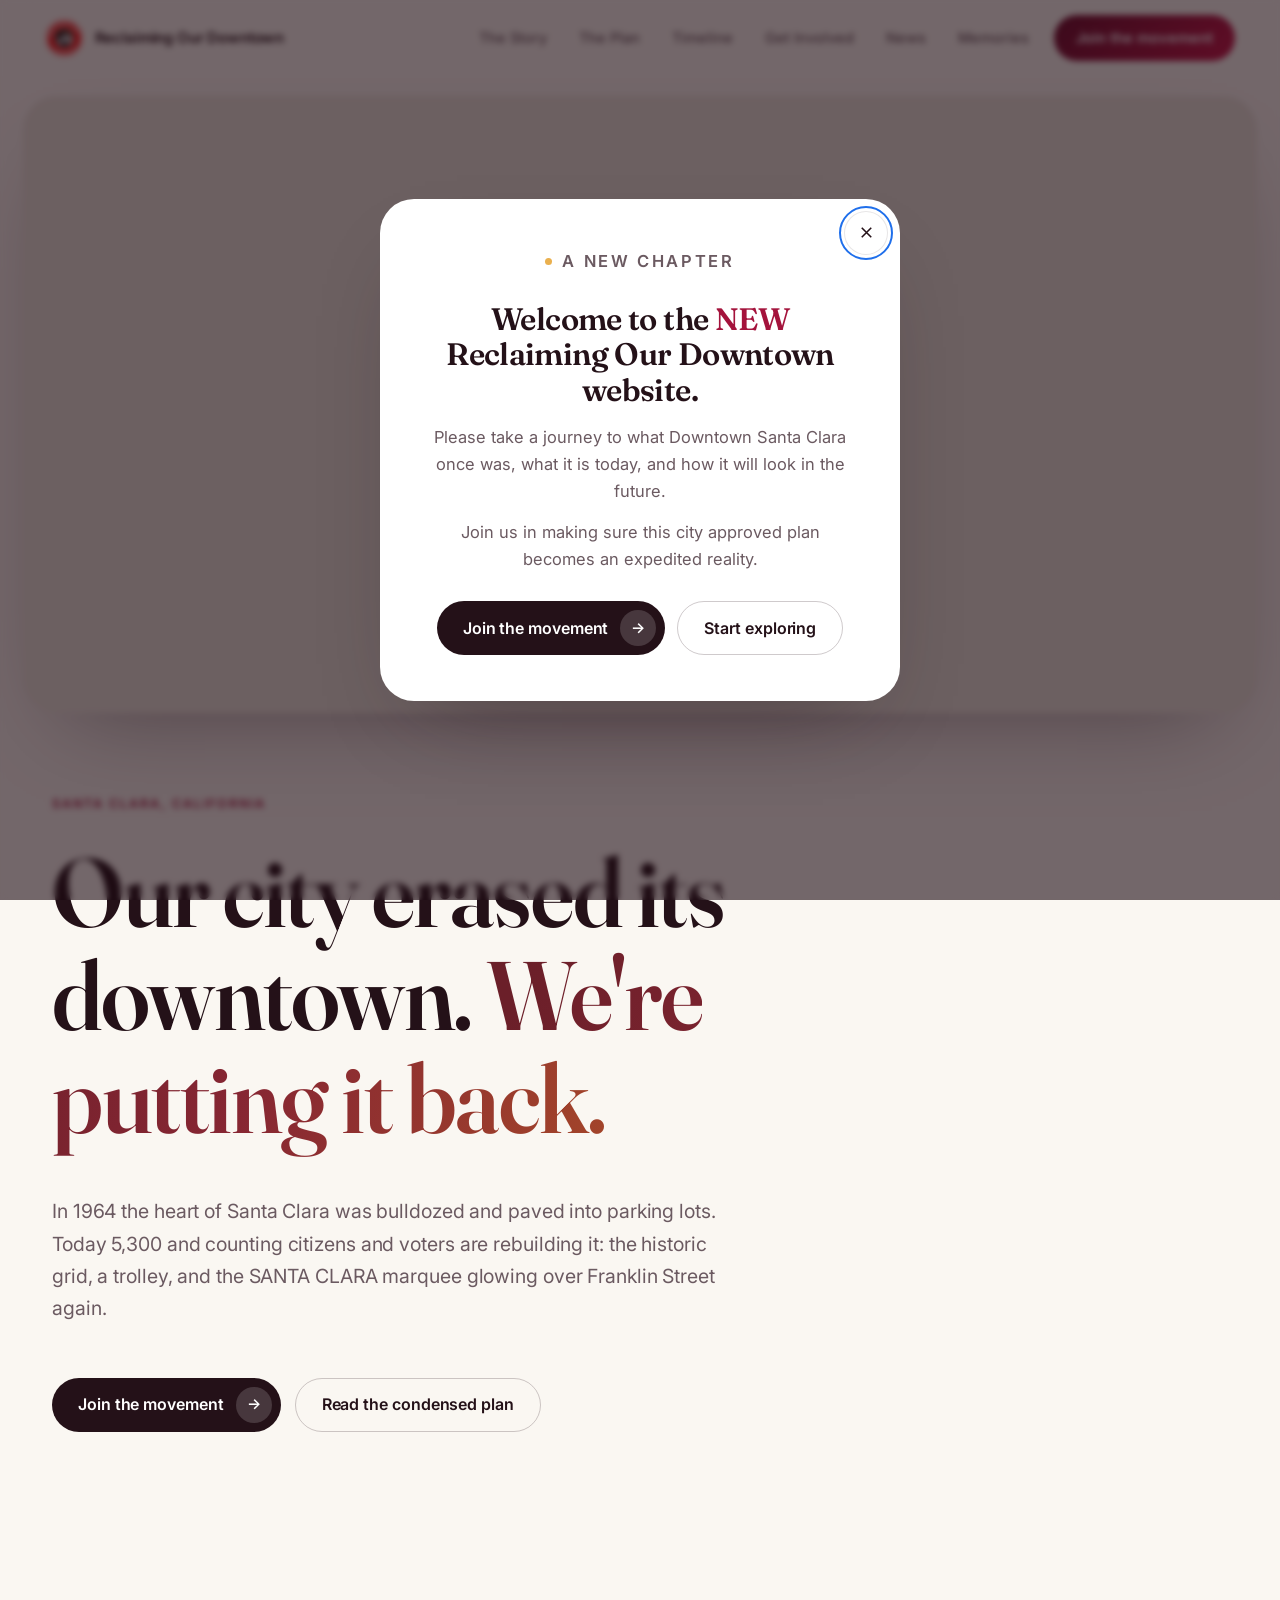
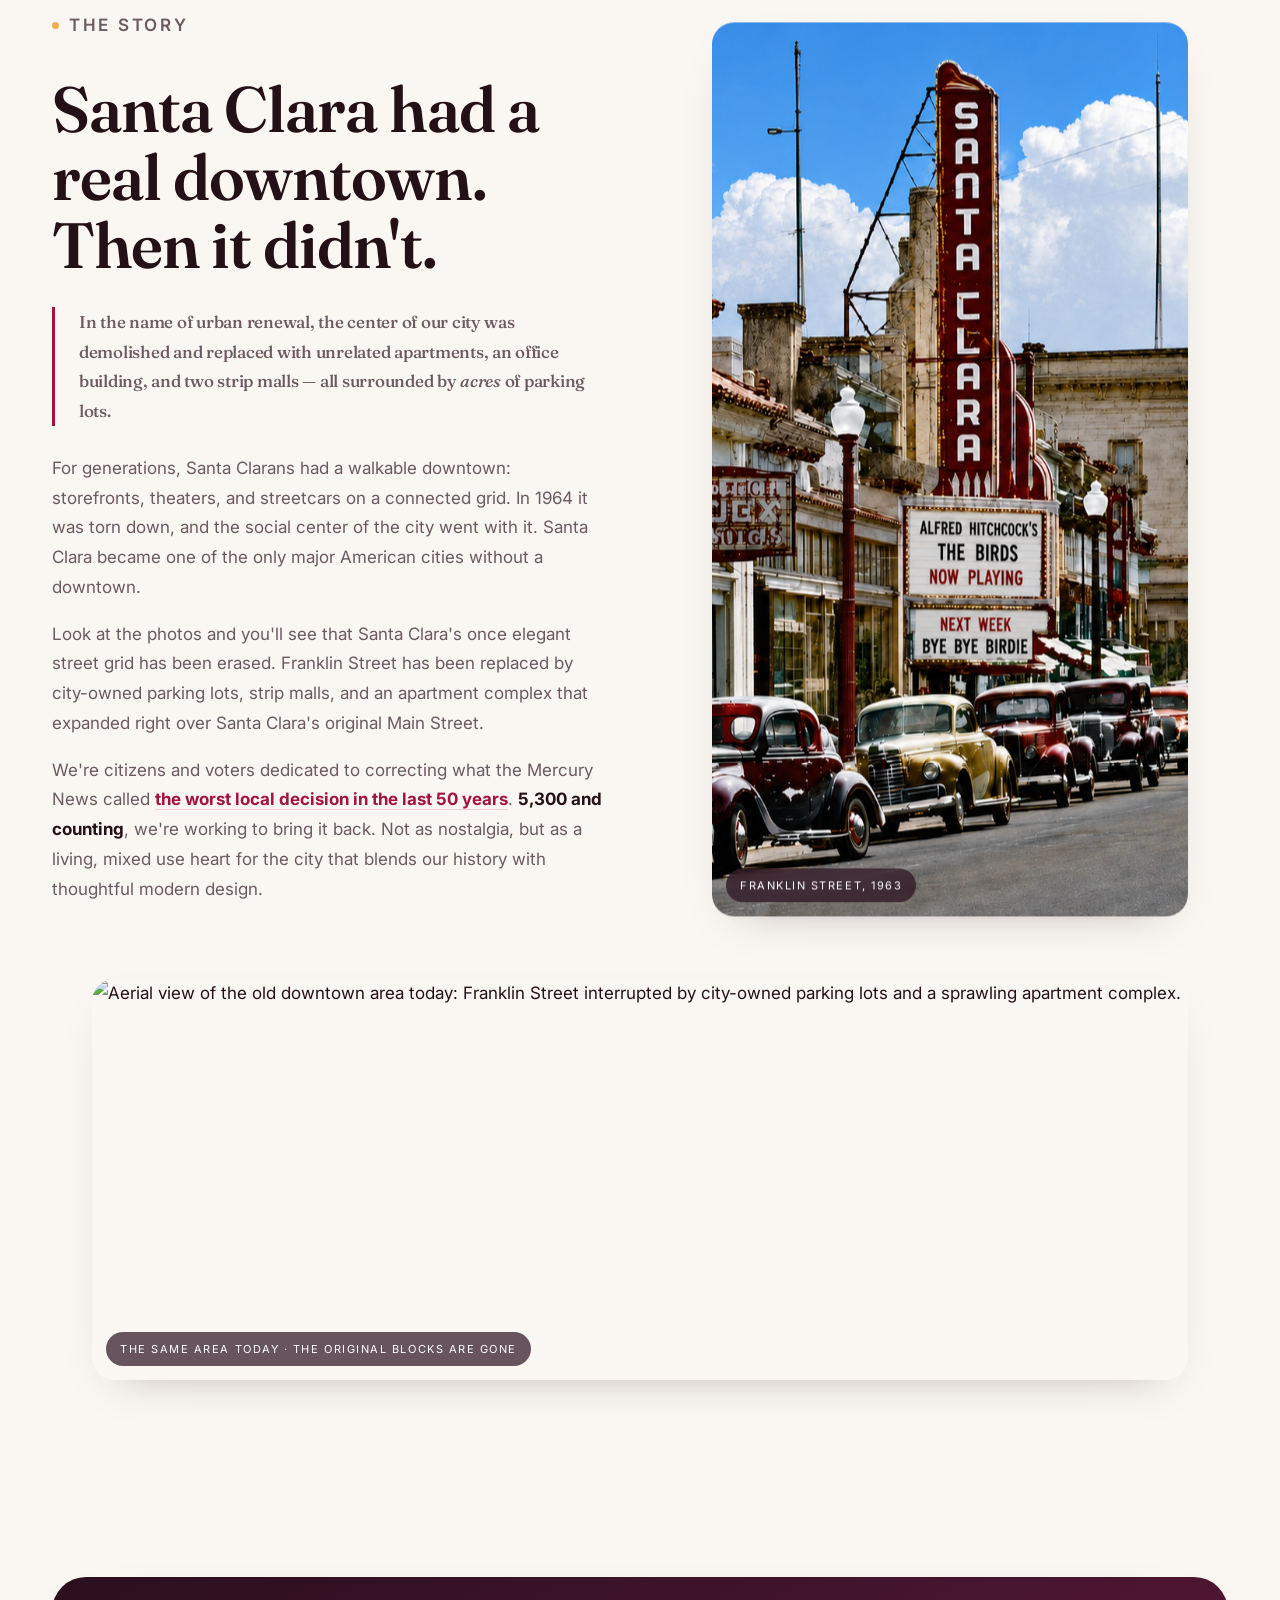
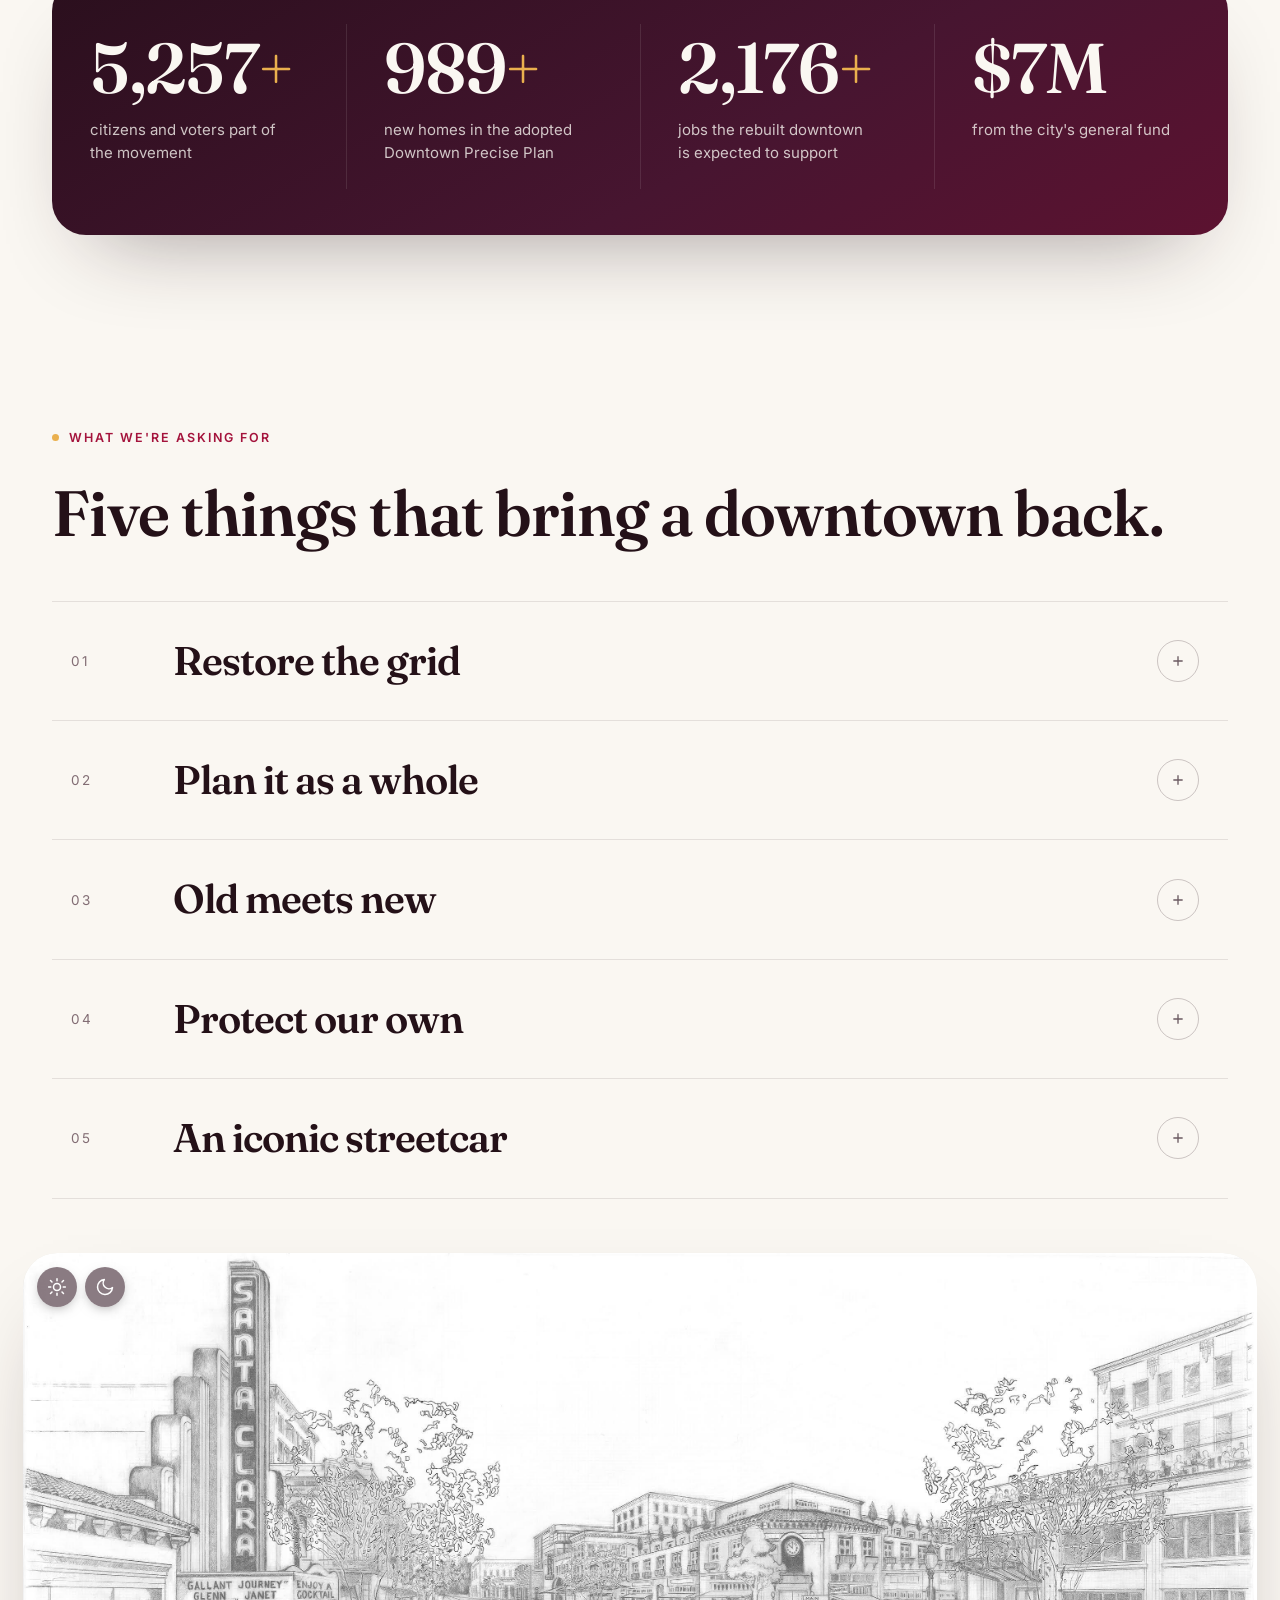
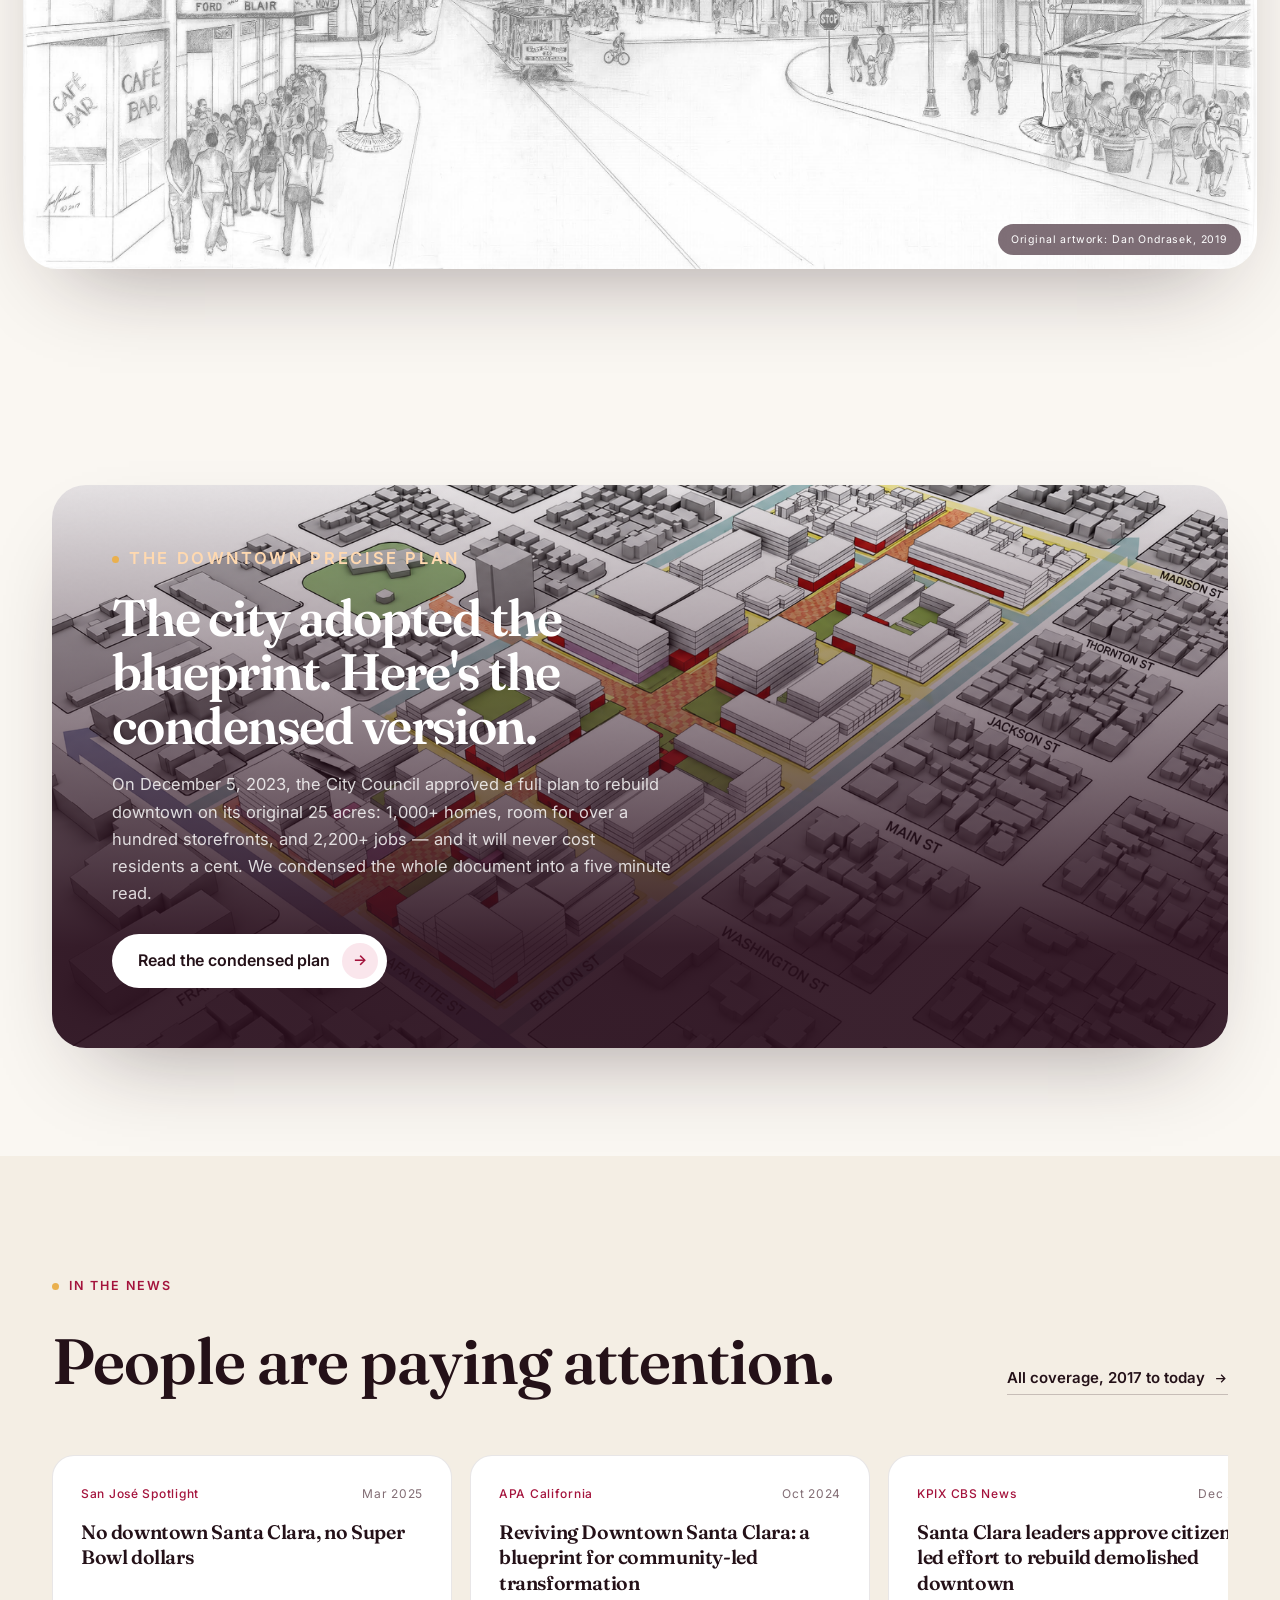
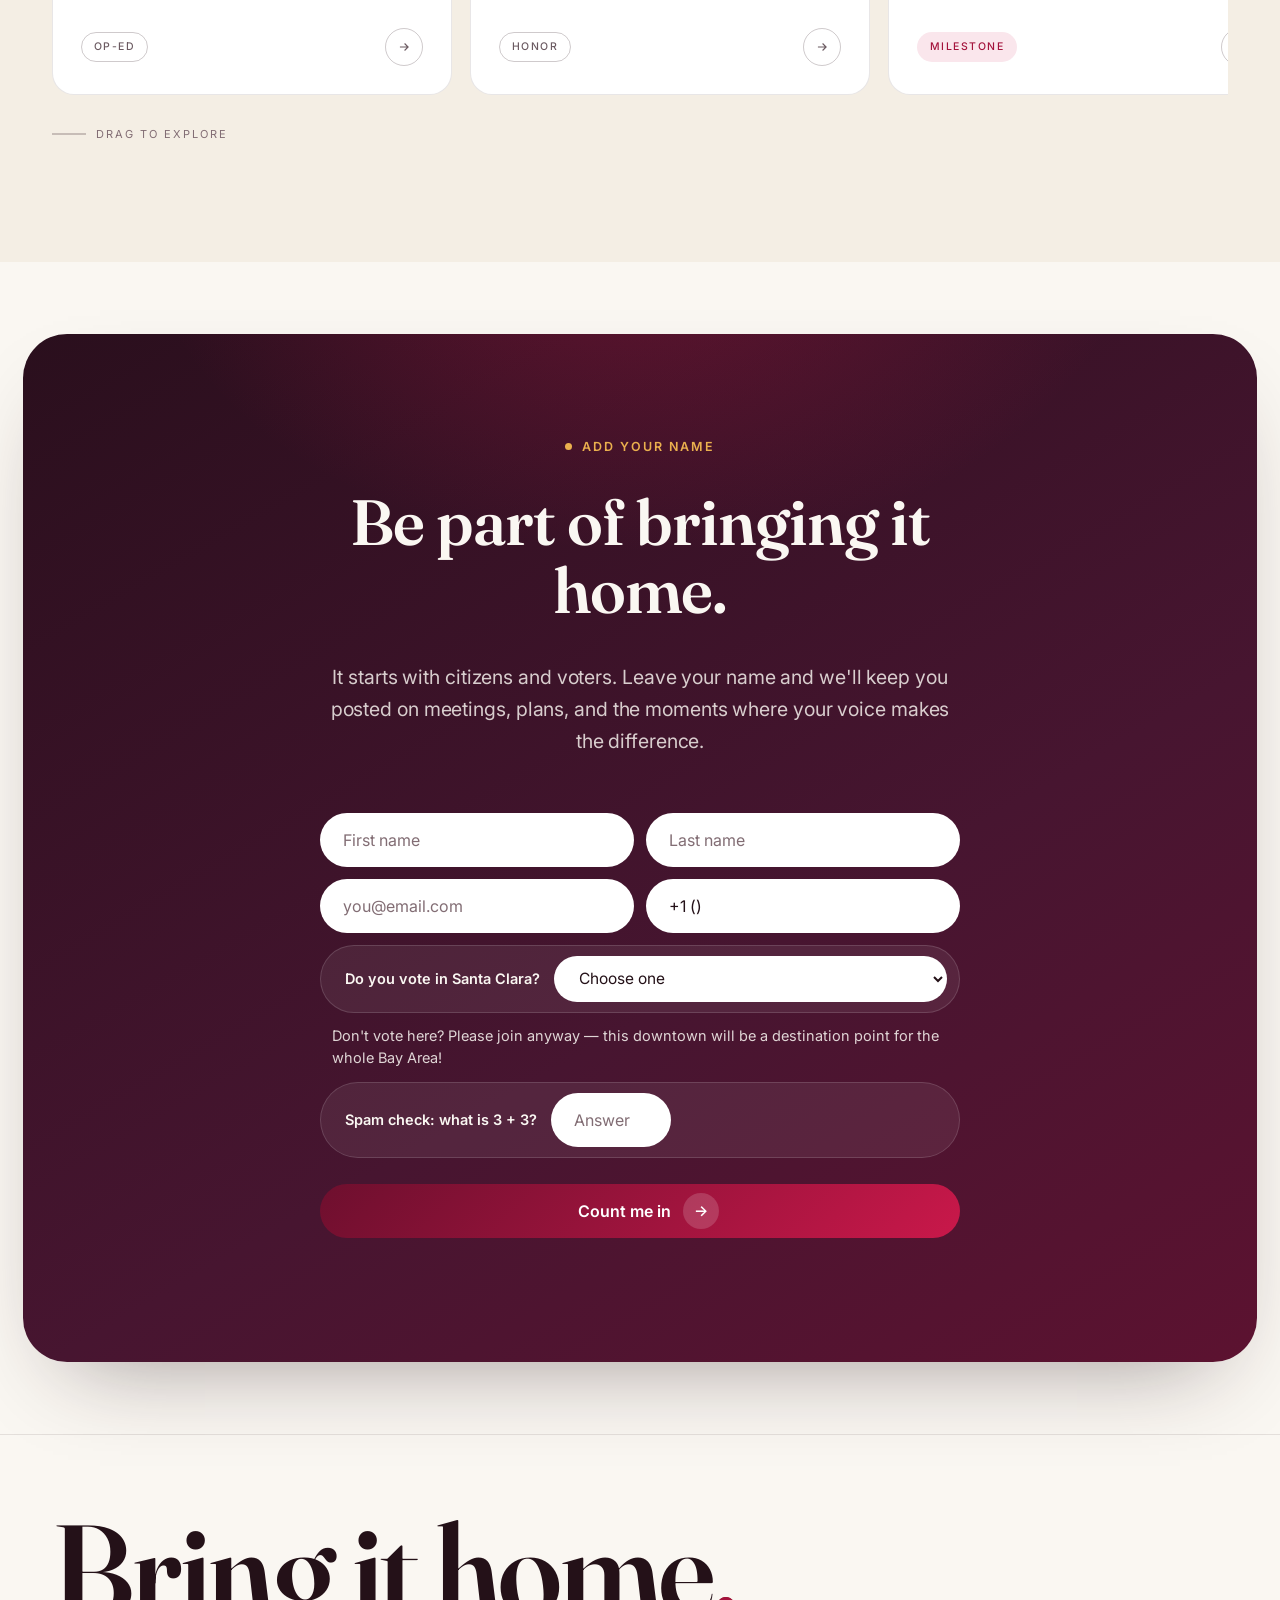
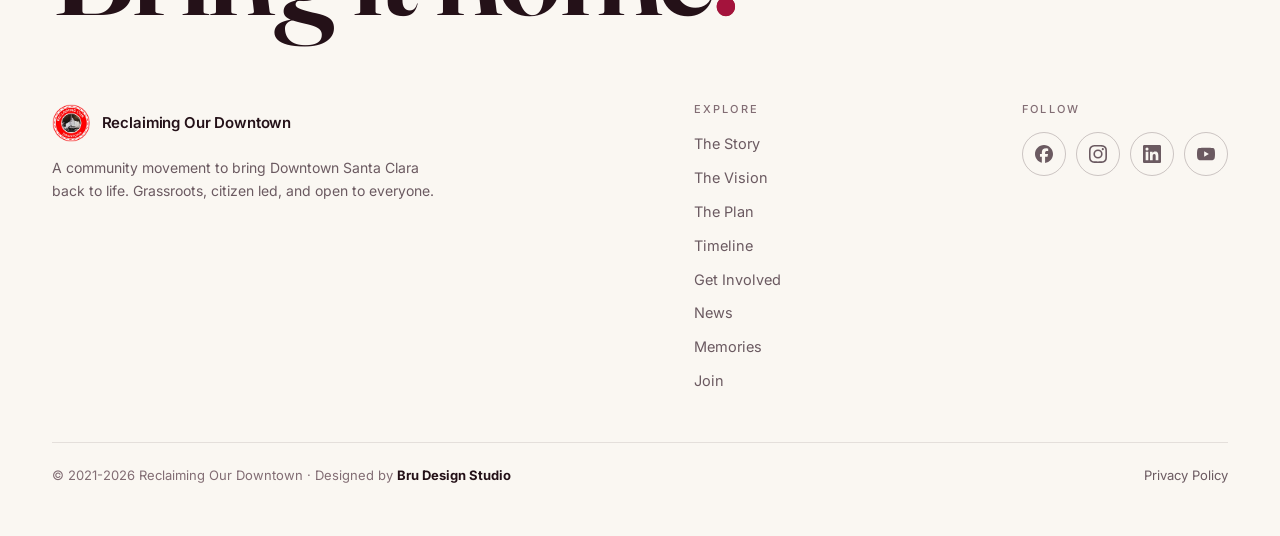
==== commit 7b9f94aa: "Add files via upload" ====
--- a/index.html
+++ b/index.html
@@ -6,6 +6,20 @@
 <meta name="referrer" content="strict-origin-when-cross-origin" />
 <title>Reclaiming Our Downtown · Santa Clara</title>
 <meta name="description" content="A community movement to rebuild Downtown Santa Clara: the historic street grid, the trolley, walkable blocks, and the SANTA CLARA marquee lit up again." />
+<link rel="canonical" href="https://reclaimingourdowntown.org/" />
+<meta property="og:type" content="website" />
+<meta property="og:site_name" content="Reclaiming Our Downtown" />
+<meta property="og:title" content="Reclaiming Our Downtown · Santa Clara" />
+<meta property="og:description" content="A community movement to rebuild Downtown Santa Clara: the historic street grid, the trolley, walkable blocks, and the SANTA CLARA marquee lit up again." />
+<meta property="og:url" content="https://reclaimingourdowntown.org/" />
+<meta property="og:image" content="https://reclaimingourdowntown.org/assets/downtown-color-2x1.png" />
+<meta property="og:image:width" content="1536" />
+<meta property="og:image:height" content="1024" />
+<meta property="og:locale" content="en_US" />
+<meta name="twitter:card" content="summary_large_image" />
+<meta name="twitter:title" content="Reclaiming Our Downtown · Santa Clara" />
+<meta name="twitter:description" content="A community movement to rebuild Downtown Santa Clara: the historic street grid, the trolley, walkable blocks, and the SANTA CLARA marquee lit up again." />
+<meta name="twitter:image" content="https://reclaimingourdowntown.org/assets/downtown-color-2x1.png" />
 <meta name="theme-color" content="#faf7f2" />
 <link rel="icon" type="image/png" href="assets/favicon.png" />
 <link rel="apple-touch-icon" href="assets/apple-touch-icon.png" />
@@ -14,6 +28,55 @@
 <link rel="preconnect" href="https://fonts.gstatic.com" crossorigin />
 <link href="https://fonts.googleapis.com/css2?family=Fraunces:opsz,wght@9..144,500;9..144,600;9..144,700&family=Inter:wght@400;500;600;700&display=swap" rel="stylesheet" />
 <link rel="stylesheet" href="styles.css?v=20260710e" />
+<script type="application/ld+json">
+{
+  "@context": "https://schema.org",
+  "@graph": [
+    {
+      "@type": "Organization",
+      "@id": "https://reclaimingourdowntown.org/#organization",
+      "name": "Reclaiming Our Downtown",
+      "url": "https://reclaimingourdowntown.org/",
+      "logo": {
+        "@type": "ImageObject",
+        "url": "https://reclaimingourdowntown.org/assets/logo-clean.png"
+      },
+      "description": "A grassroots, citizen-led movement to rebuild Downtown Santa Clara — the historic street grid, walkable blocks, and the SANTA CLARA marquee — on the 25 acres demolished in 1964.",
+      "foundingDate": "2016-06",
+      "founder": { "@type": "Person", "name": "Rod Dunham" },
+      "areaServed": { "@type": "City", "name": "Santa Clara, California" },
+      "sameAs": [
+        "https://www.facebook.com/groups/ReclaimingOurDowntown/",
+        "https://www.instagram.com/reclaimingourdowntown/",
+        "https://www.linkedin.com/company/reclaiming-our-downtown/",
+        "https://www.youtube.com/@ReclaimingOurDowntown-ok2df"
+      ]
+    },
+    {
+      "@type": "WebSite",
+      "@id": "https://reclaimingourdowntown.org/#website",
+      "url": "https://reclaimingourdowntown.org/",
+      "name": "Reclaiming Our Downtown",
+      "publisher": { "@id": "https://reclaimingourdowntown.org/#organization" },
+      "inLanguage": "en-US"
+    },
+    {
+      "@type": "WebPage",
+      "@id": "https://reclaimingourdowntown.org/#webpage",
+      "url": "https://reclaimingourdowntown.org/",
+      "name": "Reclaiming Our Downtown · Santa Clara",
+      "description": "A community movement to rebuild Downtown Santa Clara: the historic street grid, the trolley, walkable blocks, and the SANTA CLARA marquee lit up again.",
+      "isPartOf": { "@id": "https://reclaimingourdowntown.org/#website" },
+      "about": { "@id": "https://reclaimingourdowntown.org/#organization" },
+      "primaryImageOfPage": {
+        "@type": "ImageObject",
+        "url": "https://reclaimingourdowntown.org/assets/downtown-color-2x1.png"
+      },
+      "inLanguage": "en-US"
+    }
+  ]
+}
+</script>
 </head>
 <body>
 <a class="skip" href="#main">Skip to content</a>
